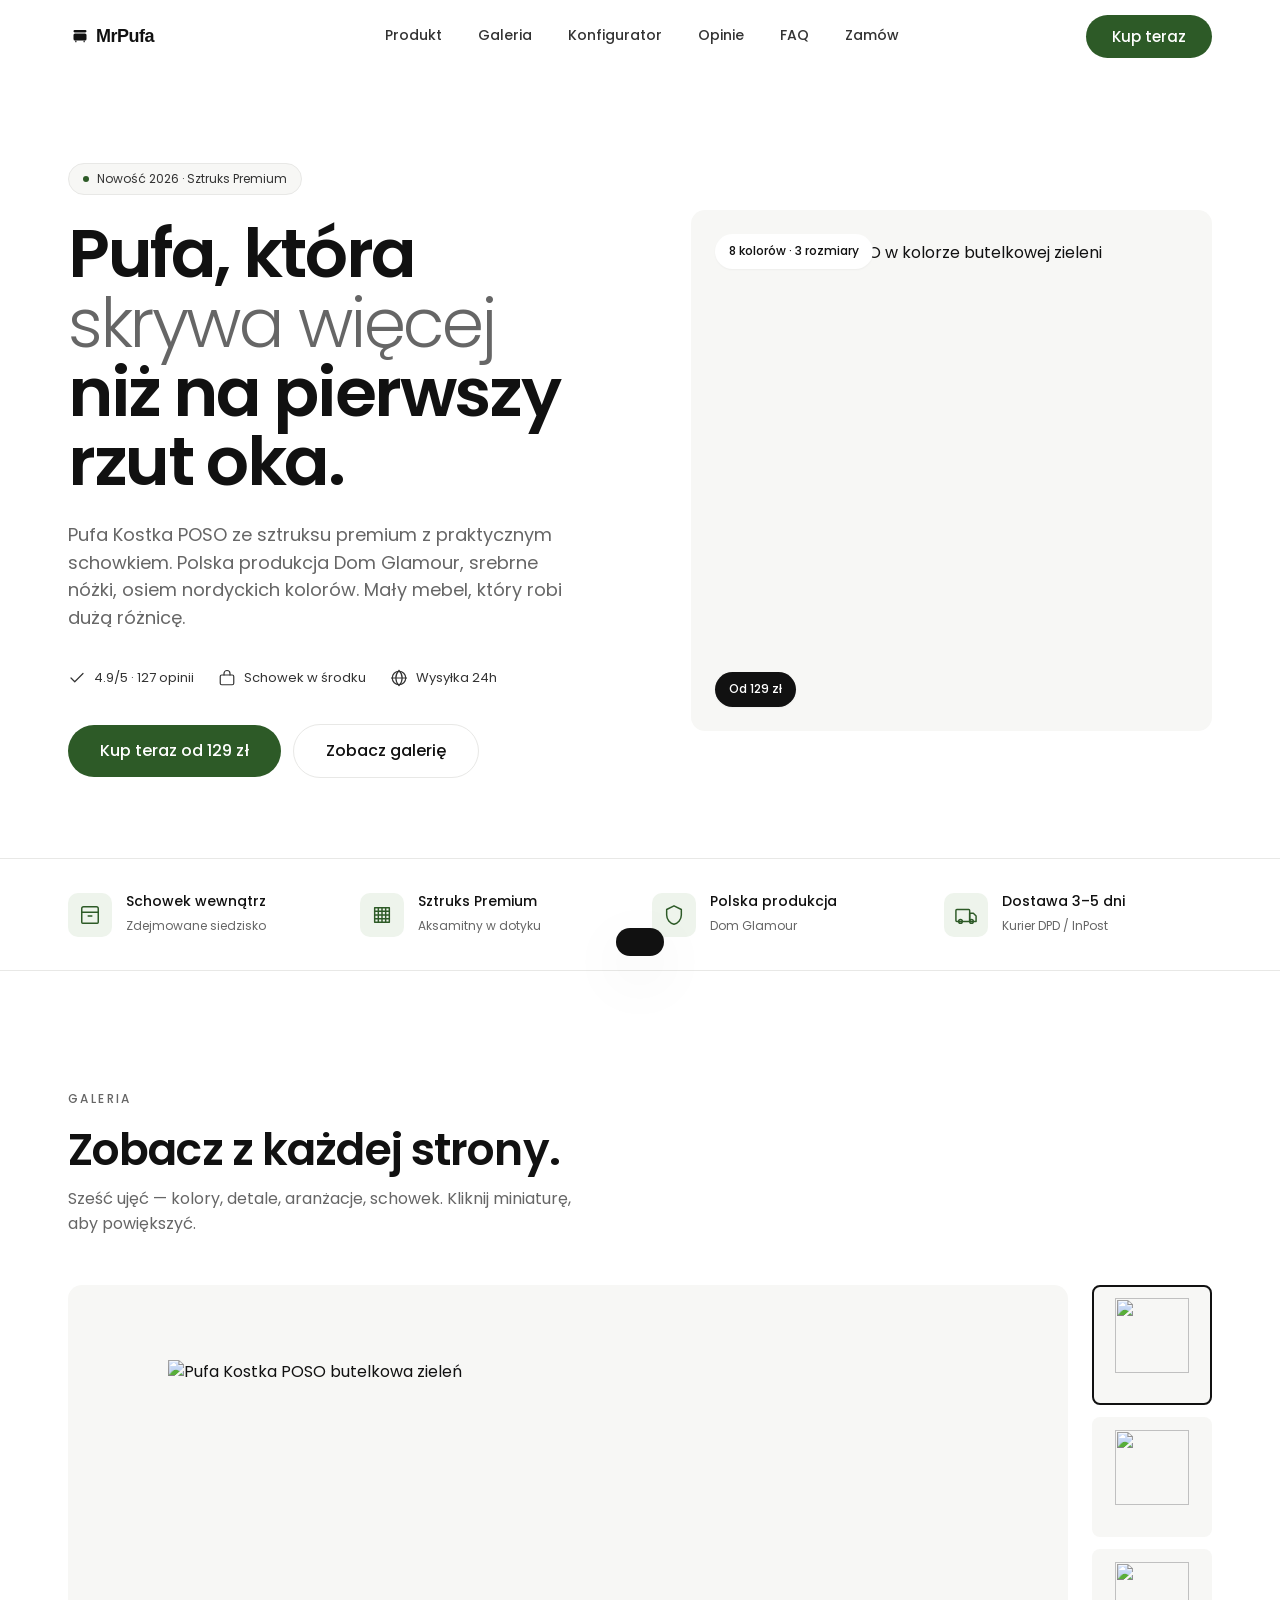
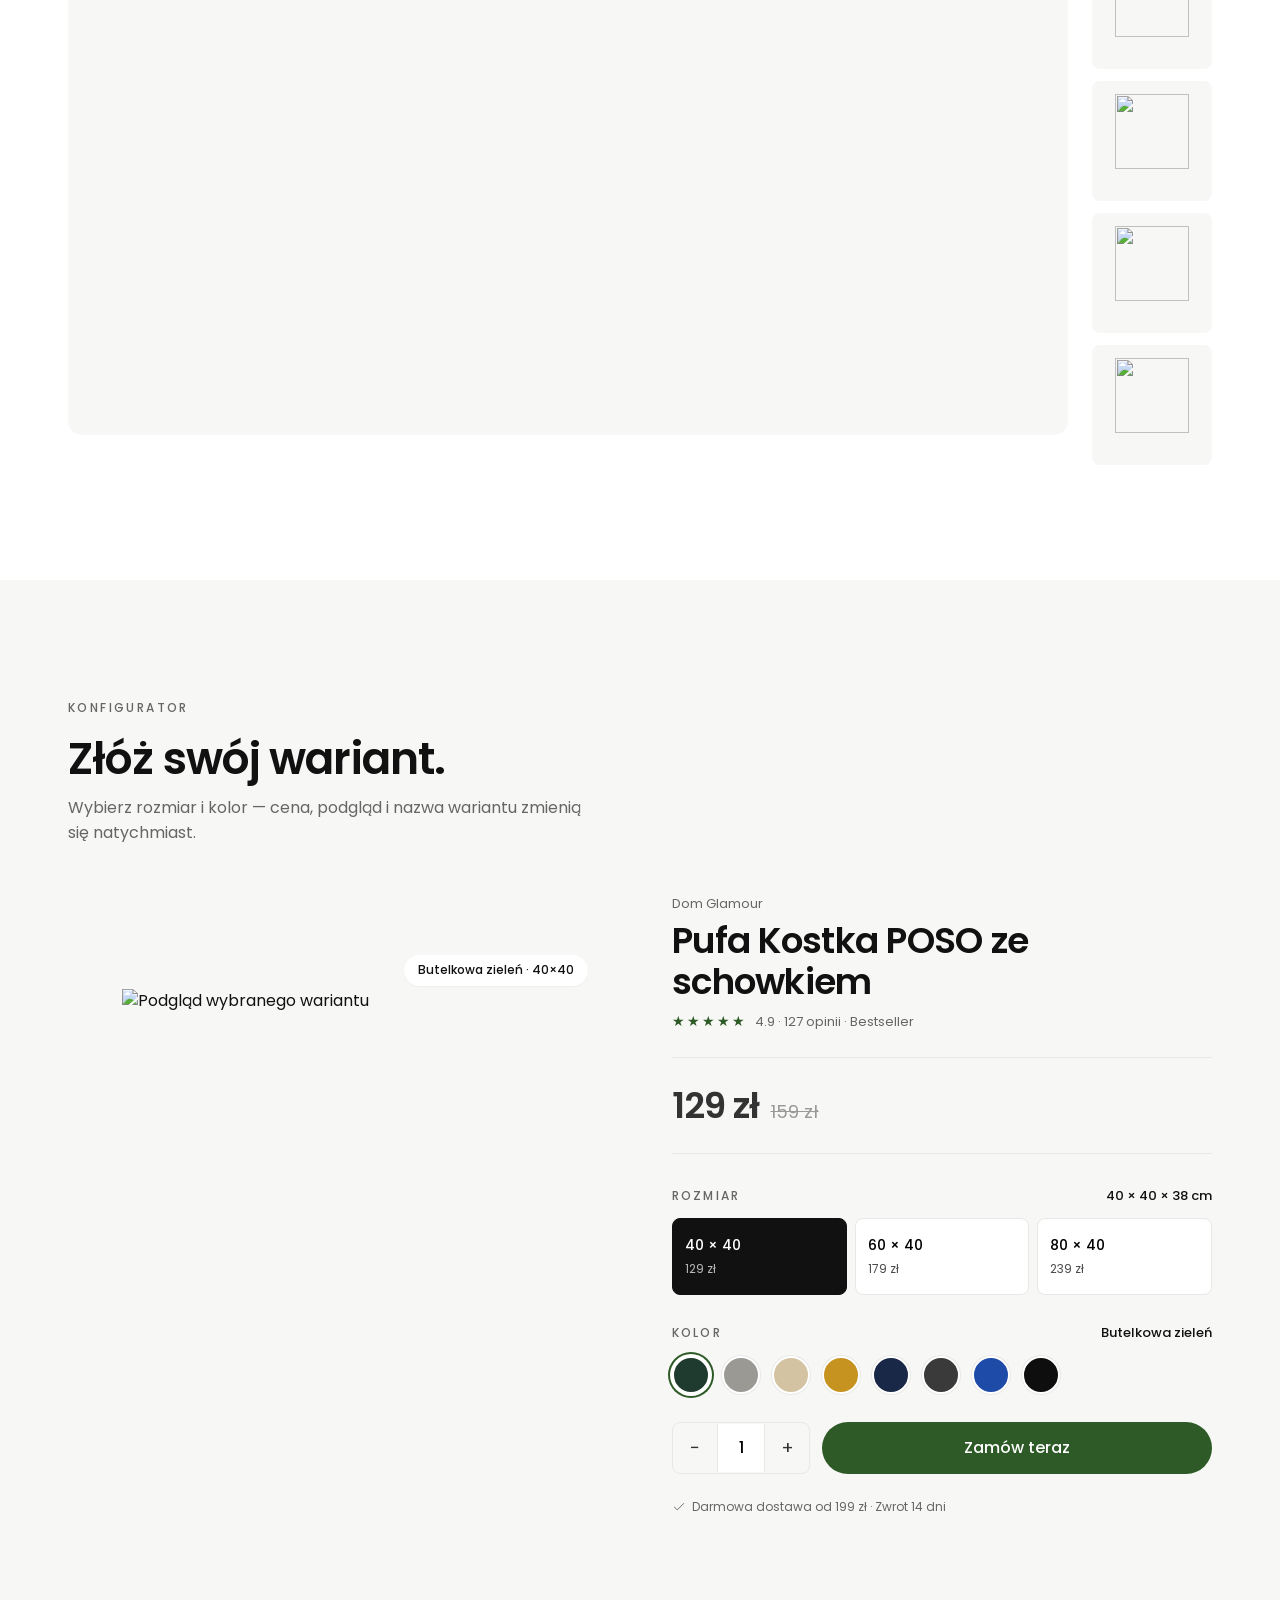
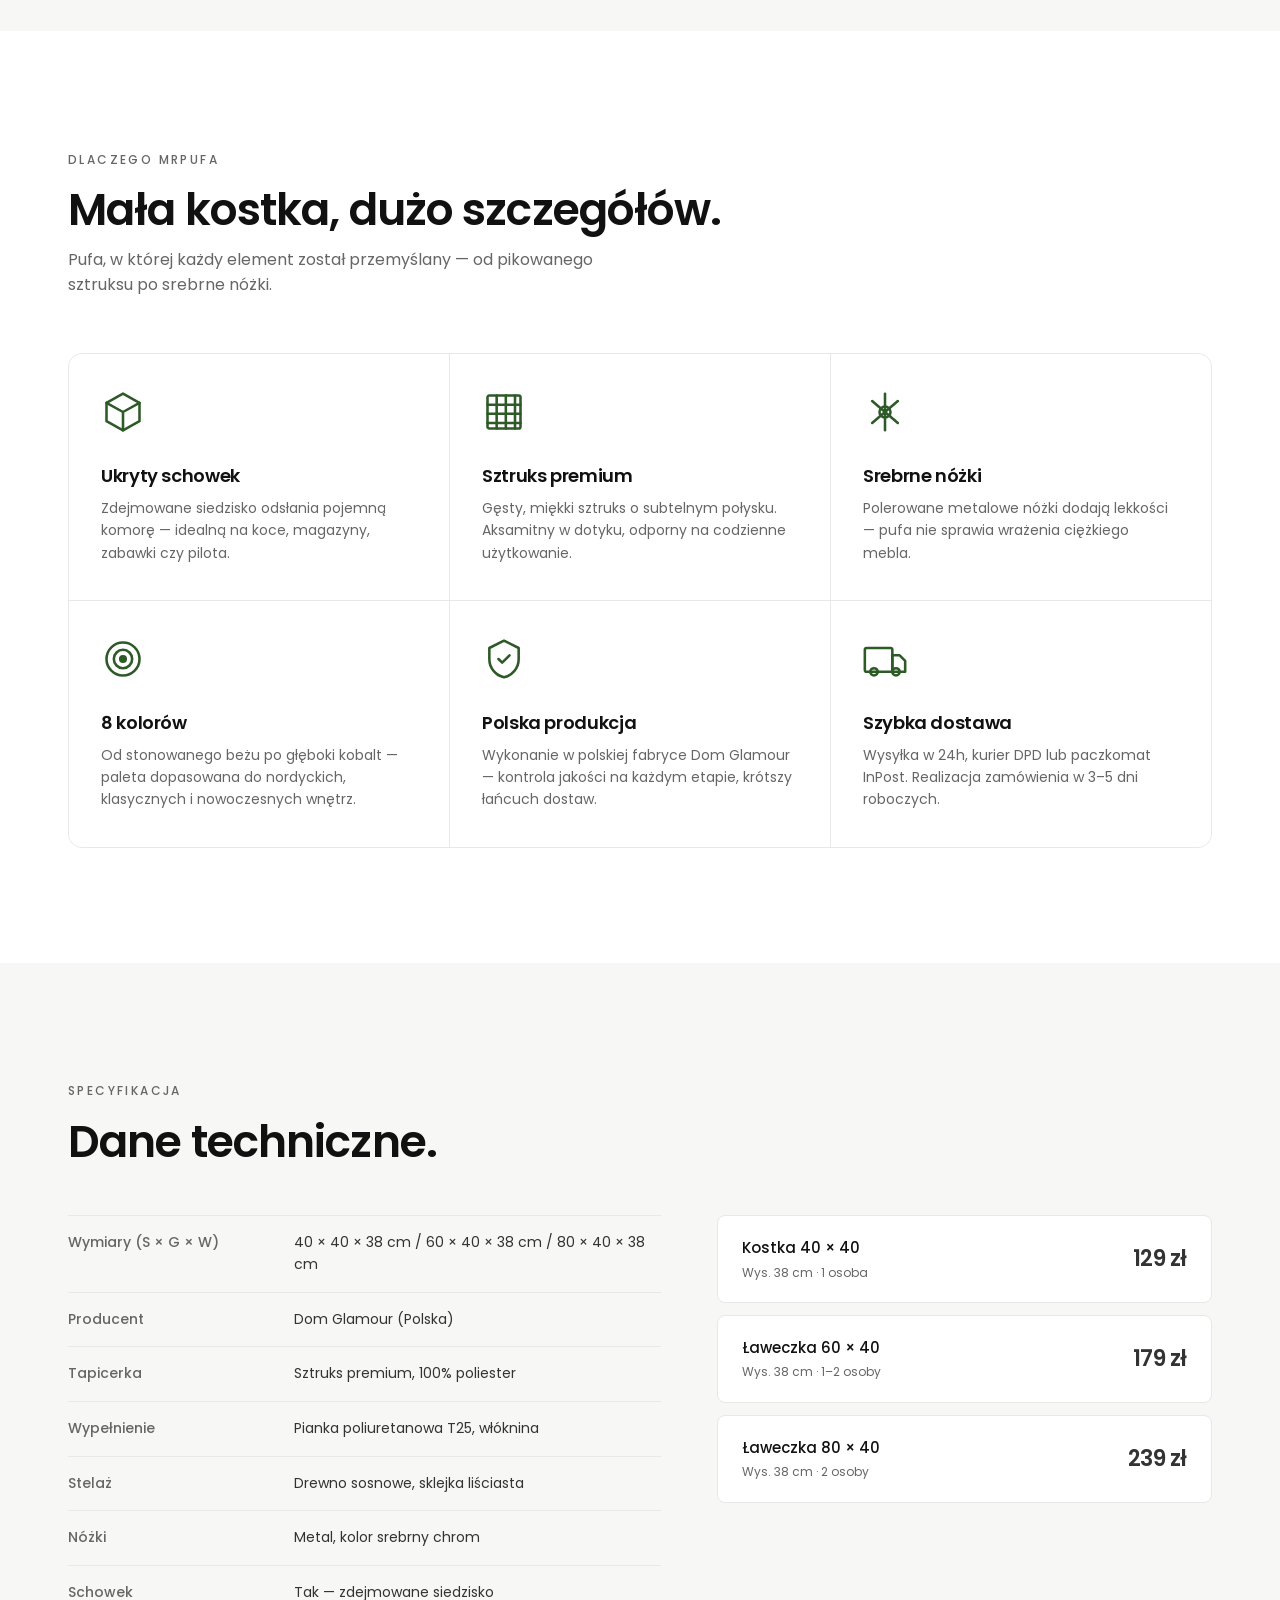
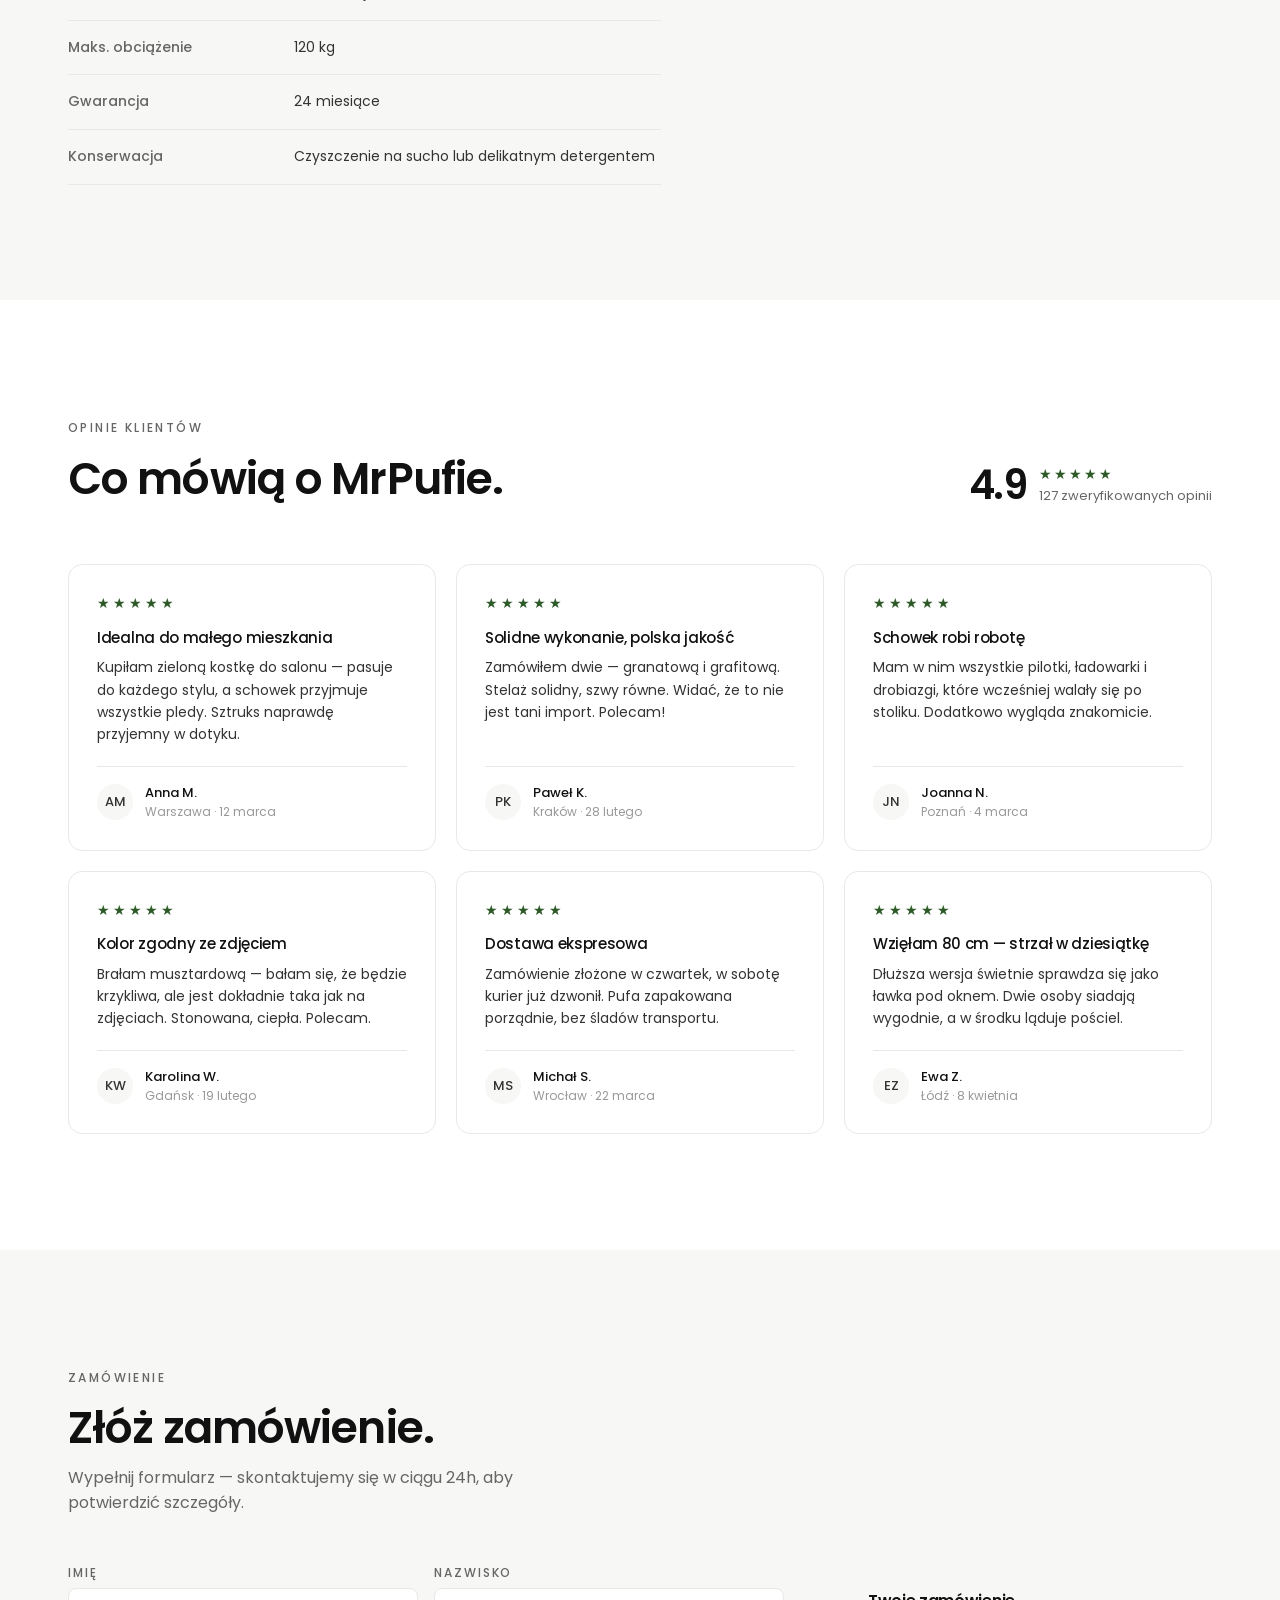
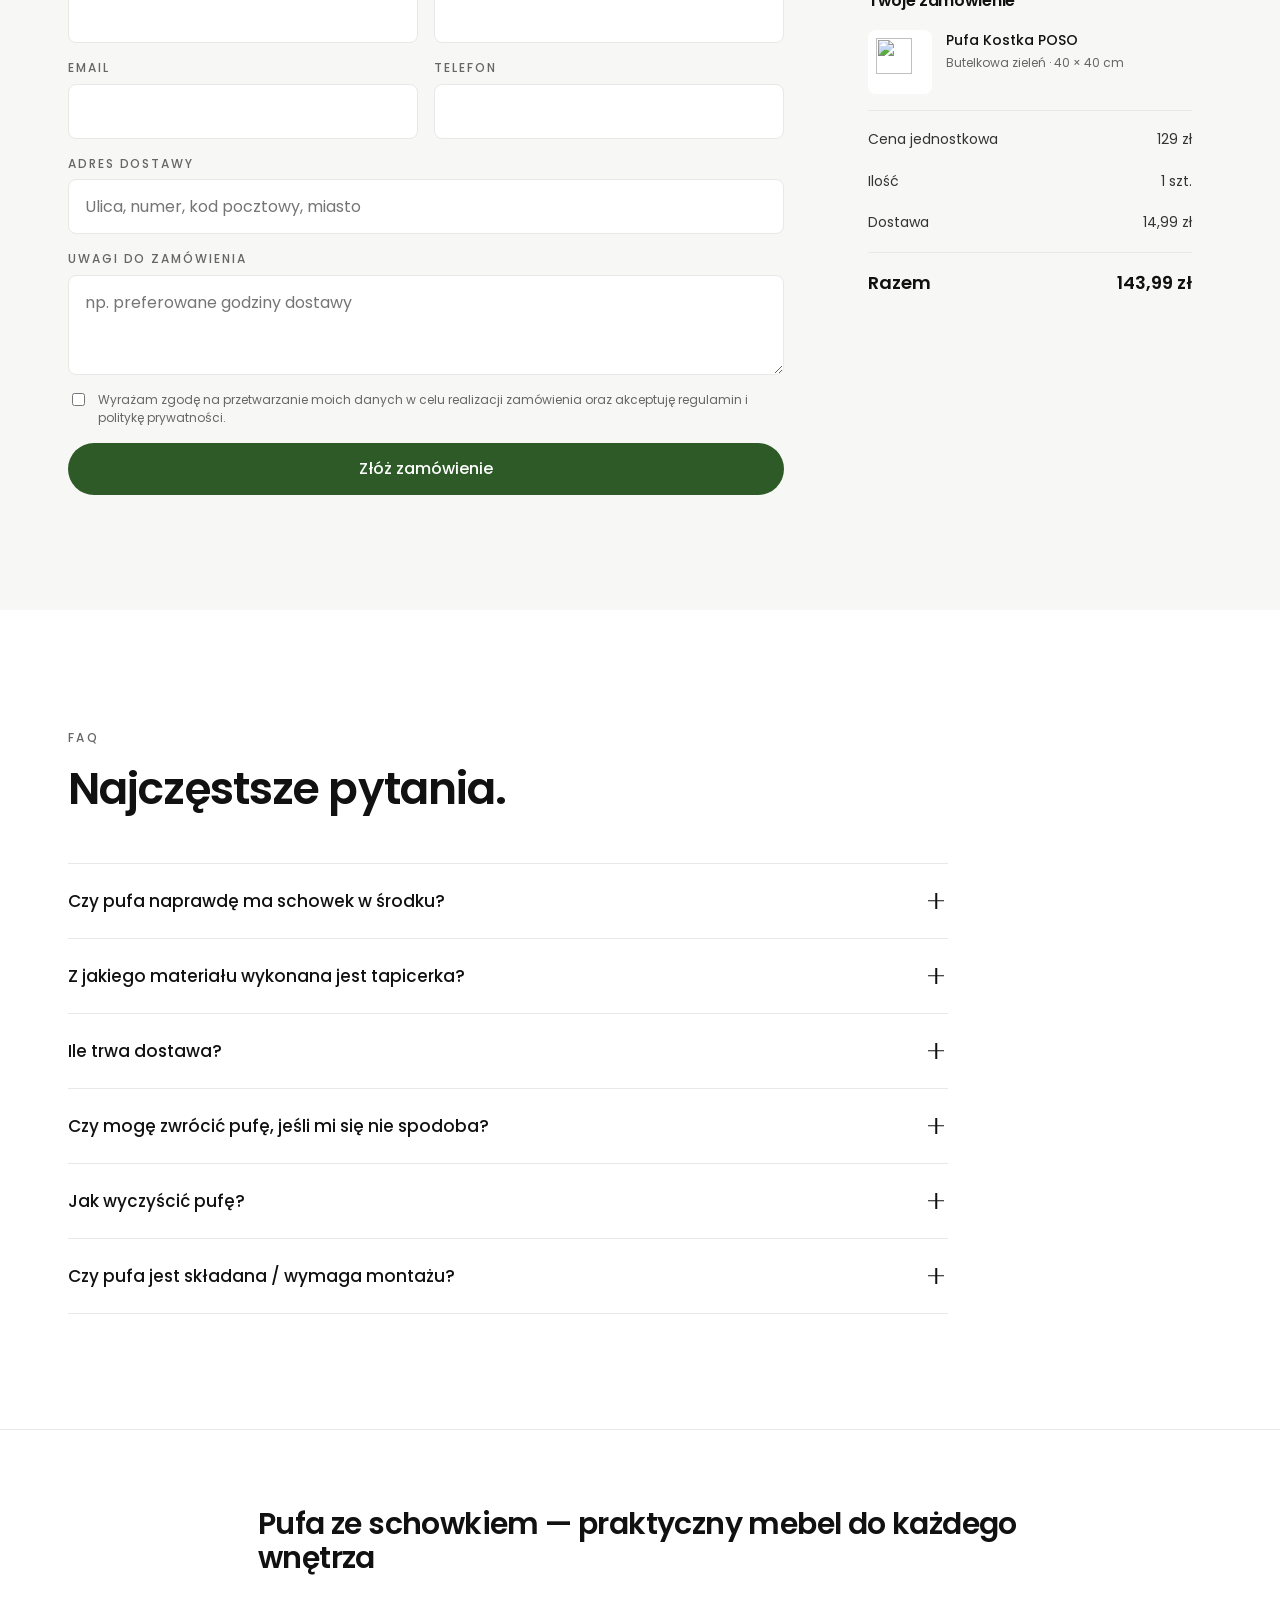
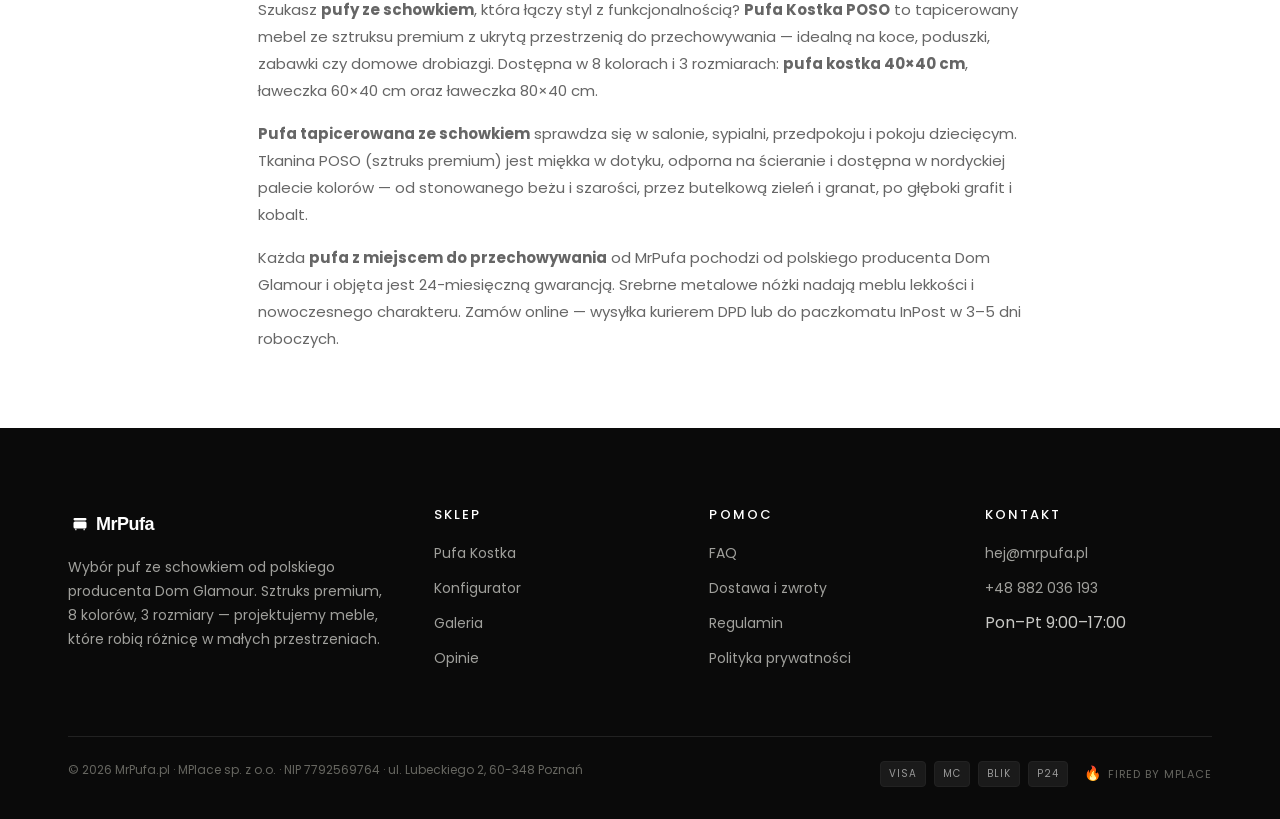
==== index.html @ 42d36825 "fix: mobile configurator — smaller preview (280px), scroll to image on color/size change Co-Authored" ====
<!DOCTYPE html>
<html lang="pl">
<head>
<meta charset="UTF-8" />
<meta name="viewport" content="width=device-width, initial-scale=1.0" />
<title>MrPufa — Pufa Kostka POSO ze schowkiem | Sztruks premium od 129 zł</title>
<meta name="description" content="Pufa Kostka POSO 40×40×38 cm ze sztruksu premium z praktycznym schowkiem. Producent Dom Glamour. 8 kolorów, 3 rozmiary. Polska produkcja, dostawa 3–5 dni." />
<meta name="theme-color" content="#ffffff" />

<!-- Favicons -->
<link rel="icon" type="image/x-icon" href="/grafiki/favicon.ico" />
<link rel="icon" type="image/png" sizes="64x64" href="/grafiki/favicon-64.png" />
<link rel="icon" type="image/png" sizes="192x192" href="/grafiki/favicon-192.png" />
<link rel="apple-touch-icon" sizes="180x180" href="/grafiki/apple-touch-icon.png" />

<!-- Open Graph -->
<meta property="og:type" content="product" />
<meta property="og:title" content="MrPufa — Pufa Kostka POSO ze schowkiem" />
<meta property="og:description" content="Sztruks premium, praktyczny schowek, 8 kolorów. Od 129 zł. Polska produkcja." />
<meta property="og:image" content="https://mrpufa.pl/grafiki/og-image.png" />
<meta property="og:url" content="https://mrpufa.pl/" />
<meta property="og:locale" content="pl_PL" />

<!-- Twitter -->
<meta name="twitter:card" content="summary_large_image" />
<meta name="twitter:title" content="MrPufa — Pufa Kostka POSO ze schowkiem" />
<meta name="twitter:description" content="Sztruks premium z praktycznym schowkiem. Od 129 zł." />
<meta name="twitter:image" content="https://mrpufa.pl/grafiki/og-image.png" />

<!-- Schema.org Product -->
<script type="application/ld+json">
{
  "@context": "https://schema.org/",
  "@type": "Product",
  "name": "Pufa Kostka POSO ze schowkiem",
  "image": [
    "https://upload.cdn.baselinker.com/products/5066973/7feecb02bb23c165162a5b9e753a5abe.png",
    "https://upload.cdn.baselinker.com/products/5066973/1fa4c8f0bab573f4a0290e137cee4be3.png",
    "https://upload.cdn.baselinker.com/products/5066973/1518ac111e0e22318b65639c23cf891f.png"
  ],
  "description": "Pufa Kostka POSO ze sztruksu premium z praktycznym schowkiem. Srebrne nóżki, polska produkcja.",
  "brand": { "@type": "Brand", "name": "Dom Glamour" },
  "sku": "POSO-40",
  "offers": {
    "@type": "AggregateOffer",
    "priceCurrency": "PLN",
    "lowPrice": "129",
    "highPrice": "239",
    "offerCount": "3",
    "availability": "https://schema.org/InStock",
    "seller": { "@type": "Organization", "name": "MrPufa" }
  },
  "aggregateRating": {
    "@type": "AggregateRating",
    "ratingValue": "4.9",
    "reviewCount": "127"
  }
}
</script>

<link rel="preconnect" href="https://fonts.googleapis.com" />
<link rel="preconnect" href="https://fonts.gstatic.com" crossorigin />
<link href="https://fonts.googleapis.com/css2?family=Poppins:wght@300;400;500;600;700&display=swap" rel="stylesheet" />

<style>
  /* ============ DESIGN TOKENS ============ */
  :root {
    --bg: #ffffff;
    --bg-soft: #f7f7f5;
    --bg-muted: #fafafa;
    --ink: #111111;
    --ink-2: #333333;
    --ink-3: #666666;
    --ink-4: #999999;
    --line: #e8e8e6;
    --line-2: #ececea;
    --accent: #2d5a27;
    --accent-hover: #1e3e1a;
    --success: #2d5a27;
    --star: #2d5a27;

    --radius-sm: 4px;
    --radius: 8px;
    --radius-lg: 14px;

    --shadow-sm: 0 1px 2px rgba(0,0,0,.04);
    --shadow: 0 8px 30px rgba(0,0,0,.06);
    --shadow-lg: 0 20px 60px rgba(0,0,0,.08);

    --container: 1240px;
    --pad: clamp(20px, 4vw, 48px);

    --font: "Poppins", -apple-system, BlinkMacSystemFont, "Segoe UI", sans-serif;

    --t-fast: 160ms ease;
    --t: 240ms cubic-bezier(.2,.7,.3,1);
  }

  /* ============ RESET ============ */
  *, *::before, *::after { box-sizing: border-box; }
  html { scroll-behavior: smooth; scroll-padding-top: 80px; }
  body {
    margin: 0;
    font-family: var(--font);
    font-weight: 400;
    color: var(--ink);
    background: var(--bg);
    line-height: 1.55;
    -webkit-font-smoothing: antialiased;
    text-rendering: optimizeLegibility;
  }
  img { max-width: 100%; display: block; }
  button { font-family: inherit; cursor: pointer; border: none; background: none; }
  a { color: inherit; text-decoration: none; }
  input, textarea, select { font-family: inherit; font-size: 1rem; }
  h1, h2, h3, h4 { margin: 0; font-weight: 600; letter-spacing: -0.02em; line-height: 1.15; }
  p { margin: 0; }
  ul { margin: 0; padding: 0; list-style: none; }

  .container {
    width: 100%;
    max-width: var(--container);
    margin: 0 auto;
    padding-left: var(--pad);
    padding-right: var(--pad);
  }

  .eyebrow {
    display: inline-block;
    font-size: 12px;
    letter-spacing: 0.2em;
    text-transform: uppercase;
    color: var(--ink-3);
    margin-bottom: 16px;
    font-weight: 500;
  }
  .section-title {
    font-size: clamp(28px, 4vw, 44px);
    margin-bottom: 12px;
    text-wrap: balance;
  }
  .section-sub {
    color: var(--ink-3);
    max-width: 56ch;
    text-wrap: pretty;
  }
  .section { padding: clamp(64px, 9vw, 120px) 0; }
  .section--soft { background: var(--bg-soft); }

  /* ============ BUTTONS ============ */
  .btn {
    display: inline-flex;
    align-items: center;
    justify-content: center;
    gap: 10px;
    padding: 14px 26px;
    border-radius: 999px;
    font-weight: 500;
    font-size: 15px;
    transition: transform var(--t-fast), background var(--t), color var(--t), border-color var(--t);
    white-space: nowrap;
    line-height: 1;
  }
  .btn--primary {
    background: var(--accent);
    color: #fff;
  }
  .btn--primary:hover { background: var(--accent-hover); transform: translateY(-1px); }
  .btn--ghost {
    background: transparent;
    color: var(--ink);
    border: 1px solid var(--line);
  }
  .btn--ghost:hover { border-color: var(--ink); }
  .btn--lg { padding: 18px 32px; font-size: 16px; }
  .btn--block { width: 100%; }

  /* ============ HEADER ============ */
  .header {
    position: sticky;
    top: 0;
    z-index: 50;
    background: rgba(255,255,255,0.85);
    backdrop-filter: saturate(160%) blur(12px);
    -webkit-backdrop-filter: saturate(160%) blur(12px);
    border-bottom: 1px solid transparent;
    transition: border-color var(--t), background var(--t);
  }
  .header.is-scrolled { border-bottom-color: var(--line); }
  .header__inner {
    display: flex;
    align-items: center;
    justify-content: space-between;
    height: 72px;
  }
  .logo {
    display: inline-flex;
    align-items: center;
    line-height: 1;
  }
  .logo img { display: block; }
  .nav { display: flex; gap: 36px; }
  .nav a {
    font-size: 14px;
    color: var(--ink-2);
    font-weight: 500;
    position: relative;
    padding: 6px 0;
    transition: color var(--t-fast);
  }
  .nav a::after {
    content: "";
    position: absolute;
    left: 0; right: 0; bottom: 0;
    height: 1px;
    background: currentColor;
    transform: scaleX(0);
    transform-origin: left;
    transition: transform var(--t);
  }
  .nav a:hover { color: var(--ink); }
  .nav a:hover::after { transform: scaleX(1); }

  .header__cta { display: flex; align-items: center; gap: 12px; }
  .nav-toggle {
    display: none;
    width: 40px; height: 40px;
    align-items: center;
    justify-content: center;
    border-radius: 8px;
  }
  .nav-toggle:hover { background: var(--bg-soft); }
  .nav-toggle__bars, .nav-toggle__bars::before, .nav-toggle__bars::after {
    content: ""; display: block;
    width: 20px; height: 1.5px; background: var(--ink);
    position: relative;
    transition: transform var(--t);
  }
  .nav-toggle__bars::before { position: absolute; top: -6px; left: 0; }
  .nav-toggle__bars::after { position: absolute; top: 6px; left: 0; }

  @media (max-width: 880px) {
    .nav { display: none; position: absolute; top: 72px; left: 0; right: 0;
      background: #fff; flex-direction: column; padding: 24px var(--pad);
      gap: 4px; border-bottom: 1px solid var(--line);
    }
    .nav.is-open { display: flex; }
    .nav a { padding: 12px 0; border-bottom: 1px solid var(--line); }
    .nav a:last-child { border-bottom: none; }
    .nav-toggle { display: flex; }
    .header__cta .btn { display: none; }
  }

  /* ============ HERO ============ */
  .hero {
    padding: clamp(48px, 7vw, 100px) 0 clamp(48px, 7vw, 80px);
    background: var(--bg);
  }
  .hero__grid {
    display: grid;
    grid-template-columns: 1.05fr 1fr;
    gap: clamp(32px, 6vw, 80px);
    align-items: center;
  }
  .hero__badge {
    display: inline-flex;
    align-items: center;
    gap: 8px;
    padding: 6px 14px;
    background: var(--bg-soft);
    border-radius: 999px;
    font-size: 12px;
    color: var(--ink-2);
    margin-bottom: 24px;
    border: 1px solid var(--line);
  }
  .hero__badge::before {
    content: ""; width: 6px; height: 6px; background: var(--success);
    border-radius: 50%; display: inline-block;
  }
  .hero h1 {
    font-size: clamp(36px, 6.2vw, 68px);
    font-weight: 600;
    letter-spacing: -0.035em;
    line-height: 1.02;
    margin-bottom: 24px;
    text-wrap: balance;
  }
  .hero h1 em {
    font-style: normal;
    font-weight: 300;
    color: var(--ink-3);
  }
  .hero__sub {
    color: var(--ink-3);
    font-size: clamp(16px, 1.6vw, 18px);
    max-width: 52ch;
    margin-bottom: 36px;
    text-wrap: pretty;
  }
  .hero__trust {
    display: flex; gap: 24px; flex-wrap: wrap;
    margin-bottom: 36px;
  }
  .hero__trust-item {
    display: flex; align-items: center; gap: 8px;
    font-size: 13px;
    color: var(--ink-2);
  }
  .hero__trust-item svg { flex-shrink: 0; }
  .hero__cta-row { display: flex; gap: 12px; flex-wrap: wrap; align-items: center; }
  .hero__price-from {
    color: var(--ink-3);
    font-size: 13px;
  }
  .hero__media {
    position: relative;
    aspect-ratio: 1 / 1;
    background: var(--bg-soft);
    border-radius: var(--radius-lg);
    overflow: hidden;
    display: flex; align-items: center; justify-content: center;
  }
  .hero__media img {
    width: 88%;
    height: 88%;
    object-fit: contain;
    transition: transform 700ms cubic-bezier(.2,.7,.3,1);
  }
  .hero__media:hover img { transform: scale(1.03); }
  .hero__tag {
    position: absolute;
    top: 24px; left: 24px;
    background: #fff;
    padding: 8px 14px;
    border-radius: 999px;
    font-size: 12px;
    font-weight: 500;
    box-shadow: var(--shadow-sm);
  }
  .hero__tag--bottom {
    top: auto; bottom: 24px; left: 24px;
    background: var(--ink); color: #fff;
  }
  @media (max-width: 880px) {
    .hero__grid { grid-template-columns: 1fr; }
    .hero__media { order: -1; aspect-ratio: 4 / 3; }
  }

  /* ============ USP BAR ============ */
  .usp {
    padding: 32px 0;
    border-top: 1px solid var(--line);
    border-bottom: 1px solid var(--line);
  }
  .usp__grid {
    display: grid;
    grid-template-columns: repeat(4, 1fr);
    gap: 24px;
  }
  .usp__item {
    display: flex; align-items: center; gap: 14px;
  }
  .usp__icon {
    width: 44px; height: 44px;
    border-radius: 10px;
    background: #eef4ec;
    display: flex; align-items: center; justify-content: center;
    flex-shrink: 0;
    color: var(--accent);
  }
  .usp__icon svg { width: 22px; height: 22px; }
  .usp__text strong { display: block; font-weight: 500; font-size: 14px; }
  .usp__text span { font-size: 12px; color: var(--ink-3); }
  @media (max-width: 880px) {
    .usp__grid { grid-template-columns: repeat(2, 1fr); gap: 20px; }
  }

  /* ============ GALLERY ============ */
  .gallery__layout {
    display: grid;
    grid-template-columns: 1fr 120px;
    gap: 24px;
    margin-top: 48px;
  }
  .gallery__main {
    background: var(--bg-soft);
    border-radius: var(--radius-lg);
    aspect-ratio: 4 / 3;
    overflow: hidden;
    position: relative;
    display: flex; align-items: center; justify-content: center;
  }
  .gallery__main img {
    width: 80%; height: 80%; object-fit: contain;
    opacity: 0; transition: opacity var(--t);
    position: absolute;
  }
  .gallery__main img.is-active { opacity: 1; position: relative; }
  .gallery__thumbs {
    display: flex; flex-direction: column; gap: 12px;
  }
  .gallery__thumb {
    background: var(--bg-soft);
    border-radius: var(--radius);
    aspect-ratio: 1;
    overflow: hidden;
    display: flex; align-items: center; justify-content: center;
    border: 2px solid transparent;
    transition: border-color var(--t), transform var(--t-fast);
    padding: 0;
  }
  .gallery__thumb img { width: 80%; height: 80%; object-fit: contain; }
  .gallery__thumb:hover { transform: scale(1.02); }
  .gallery__thumb.is-active { border-color: var(--ink); }
  @media (max-width: 880px) {
    .gallery__layout { grid-template-columns: 1fr; }
    .gallery__thumbs {
      flex-direction: row;
      overflow-x: auto;
      padding-bottom: 4px;
    }
    .gallery__thumb { width: 88px; flex-shrink: 0; }
  }

  /* ============ CONFIGURATOR ============ */
  .config__layout {
    display: grid;
    grid-template-columns: 1fr 1fr;
    gap: clamp(32px, 5vw, 64px);
    align-items: center;
    margin-top: 48px;
  }
  .config__preview {
    background: var(--bg-soft);
    border-radius: var(--radius-lg);
    aspect-ratio: 1;
    display: flex; align-items: center; justify-content: center;
    position: relative;
    overflow: hidden;
  }
  .config__preview img {
    width: 80%; height: 80%; object-fit: contain;
    transition: opacity 280ms ease;
  }
  .config__preview .badge {
    position: absolute;
    top: 20px; right: 20px;
    background: #fff;
    border-radius: 999px;
    padding: 6px 14px;
    font-size: 12px;
    font-weight: 500;
    box-shadow: var(--shadow-sm);
  }
  .config__panel { }
  .config__name { font-size: 13px; color: var(--ink-3); margin-bottom: 6px; }
  .config__title {
    font-size: clamp(26px, 3.4vw, 36px);
    margin-bottom: 8px;
  }
  .config__rating {
    display: flex; align-items: center; gap: 8px;
    margin-bottom: 24px;
    font-size: 13px;
    color: var(--ink-3);
  }
  .config__stars { color: var(--star); letter-spacing: 2px; font-size: 14px; }
  .config__price {
    display: flex; align-items: baseline; gap: 12px;
    margin: 24px 0 32px;
    padding: 20px 0;
    border-top: 1px solid var(--line);
    border-bottom: 1px solid var(--line);
  }
  .config__price-value {
    font-size: 36px;
    font-weight: 600;
    color: var(--ink-2);
    letter-spacing: -0.03em;
  }
  .config__price-old {
    font-size: 18px;
    color: var(--ink-4);
    text-decoration: line-through;
  }

  .config__group { margin-bottom: 28px; }
  .config__label {
    display: flex;
    justify-content: space-between;
    align-items: baseline;
    margin-bottom: 12px;
  }
  .config__label-key {
    font-size: 12px;
    text-transform: uppercase;
    letter-spacing: 0.18em;
    color: var(--ink-3);
    font-weight: 500;
  }
  .config__label-val {
    font-size: 13px;
    color: var(--ink);
    font-weight: 500;
  }

  .size-options {
    display: grid;
    grid-template-columns: repeat(3, 1fr);
    gap: 8px;
  }
  .size-btn {
    padding: 16px 12px;
    border: 1px solid var(--line);
    border-radius: var(--radius);
    background: #fff;
    text-align: center;
    transition: all var(--t-fast);
    display: flex; flex-direction: column; gap: 4px;
  }
  .size-btn:hover { border-color: var(--ink-3); }
  .size-btn.is-active {
    border-color: var(--ink);
    background: var(--ink);
    color: #fff;
  }
  .size-btn__dim { font-size: 14px; font-weight: 500; }
  .size-btn__price { font-size: 12px; opacity: 0.7; }

  .color-options {
    display: flex; flex-wrap: wrap; gap: 12px;
  }
  .color-swatch {
    width: 38px; height: 38px;
    border-radius: 50%;
    position: relative;
    cursor: pointer;
    border: 2px solid #fff;
    box-shadow: 0 0 0 1px var(--line);
    transition: box-shadow var(--t-fast), transform var(--t-fast);
  }
  .color-swatch:hover { transform: scale(1.06); }
  .color-swatch.is-active {
    box-shadow: 0 0 0 2px #fff, 0 0 0 4px var(--accent);
  }

  .config__qty-row {
    display: flex; gap: 12px;
    margin-bottom: 24px;
  }
  .qty {
    display: inline-flex;
    align-items: center;
    border: 1px solid var(--line);
    border-radius: var(--radius);
    overflow: hidden;
  }
  .qty button {
    width: 44px; height: 48px;
    font-size: 18px;
    color: var(--ink-2);
    transition: background var(--t-fast);
  }
  .qty button:hover { background: var(--bg-soft); }
  .qty input {
    width: 48px;
    height: 48px;
    border: none;
    text-align: center;
    font-weight: 500;
    border-left: 1px solid var(--line);
    border-right: 1px solid var(--line);
  }
  .qty input:focus { outline: none; }

  .config__cta { flex: 1; }
  .config__note {
    margin-top: 16px;
    font-size: 12px;
    color: var(--ink-3);
    display: flex; align-items: center; gap: 6px;
  }
  @media (max-width: 880px) {
    .config__layout { grid-template-columns: 1fr; gap: 20px; }
    .config__preview { aspect-ratio: unset; height: 280px; }
    .config__preview img { width: 70%; height: 100%; }
  }

  /* ============ FEATURES ============ */
  .features__grid {
    display: grid;
    grid-template-columns: repeat(3, 1fr);
    gap: 1px;
    background: var(--line);
    margin-top: 56px;
    border: 1px solid var(--line);
    border-radius: var(--radius-lg);
    overflow: hidden;
  }
  .feature {
    background: #fff;
    padding: 36px 32px;
    transition: background var(--t);
  }
  .feature:hover { background: var(--bg-muted); }
  .feature__icon {
    width: 44px; height: 44px;
    margin-bottom: 24px;
    color: var(--accent);
  }
  .feature h3 {
    font-size: 18px;
    margin-bottom: 10px;
  }
  .feature p {
    font-size: 14px;
    color: var(--ink-3);
    line-height: 1.6;
  }
  @media (max-width: 880px) {
    .features__grid { grid-template-columns: 1fr; }
  }

  /* ============ SPECS ============ */
  .specs__layout {
    display: grid;
    grid-template-columns: 1.2fr 1fr;
    gap: 56px;
    margin-top: 48px;
    align-items: start;
  }
  .specs__table {
    width: 100%;
    border-collapse: collapse;
  }
  .specs__table tr {
    border-bottom: 1px solid var(--line);
  }
  .specs__table tr:first-child { border-top: 1px solid var(--line); }
  .specs__table th, .specs__table td {
    padding: 16px 0;
    text-align: left;
    font-size: 14px;
    font-weight: 400;
    vertical-align: top;
  }
  .specs__table th {
    width: 38%;
    color: var(--ink-3);
    font-weight: 500;
  }
  .specs__table td { color: var(--ink-2); }
  .sizes-cards {
    display: grid;
    grid-template-columns: 1fr;
    gap: 12px;
  }
  .size-card {
    background: #fff;
    border: 1px solid var(--line);
    border-radius: var(--radius);
    padding: 20px 24px;
    display: flex;
    justify-content: space-between;
    align-items: center;
  }
  .size-card__title { font-weight: 500; font-size: 15px; margin-bottom: 4px; }
  .size-card__sub { font-size: 12px; color: var(--ink-3); }
  .size-card__price { font-size: 22px; font-weight: 600; color: var(--ink-2); letter-spacing: -0.02em; }
  @media (max-width: 880px) {
    .specs__layout { grid-template-columns: 1fr; gap: 32px; }
  }

  /* ============ REVIEWS ============ */
  .reviews__head {
    display: flex; align-items: end; justify-content: space-between;
    gap: 24px; flex-wrap: wrap;
    margin-bottom: 48px;
  }
  .reviews__rating {
    display: flex; align-items: center; gap: 12px;
  }
  .reviews__rating-num {
    font-size: 40px; font-weight: 600; letter-spacing: -0.03em;
  }
  .reviews__rating-meta { font-size: 13px; color: var(--ink-3); }
  .reviews__grid {
    display: grid;
    grid-template-columns: repeat(3, 1fr);
    gap: 20px;
  }
  .review {
    background: #fff;
    border: 1px solid var(--line);
    border-radius: var(--radius-lg);
    padding: 28px;
    display: flex; flex-direction: column;
    transition: box-shadow var(--t), transform var(--t-fast);
  }
  .review:hover { box-shadow: var(--shadow); transform: translateY(-2px); }
  .review__stars {
    color: var(--star);
    letter-spacing: 3px;
    font-size: 14px;
    margin-bottom: 14px;
  }
  .review__title {
    font-weight: 500;
    font-size: 15px;
    margin-bottom: 10px;
  }
  .review__body {
    font-size: 14px;
    color: var(--ink-2);
    line-height: 1.6;
    margin-bottom: 20px;
    flex: 1;
  }
  .review__author {
    display: flex; align-items: center; gap: 12px;
    border-top: 1px solid var(--line);
    padding-top: 16px;
  }
  .review__avatar {
    width: 36px; height: 36px;
    border-radius: 50%;
    background: var(--bg-soft);
    display: flex; align-items: center; justify-content: center;
    font-size: 13px;
    font-weight: 500;
    color: var(--ink-2);
  }
  .review__name { font-size: 13px; font-weight: 500; }
  .review__date { font-size: 12px; color: var(--ink-4); }
  @media (max-width: 880px) {
    .reviews__grid { grid-template-columns: 1fr; }
  }

  /* ============ ORDER FORM ============ */
  .order__layout {
    display: grid;
    grid-template-columns: 1fr 380px;
    gap: 56px;
    margin-top: 48px;
    align-items: start;
  }
  .form {
    display: grid;
    grid-template-columns: 1fr 1fr;
    gap: 16px;
  }
  .field { display: flex; flex-direction: column; gap: 6px; }
  .field--full { grid-column: span 2; }
  .field label {
    font-size: 12px;
    text-transform: uppercase;
    letter-spacing: 0.16em;
    color: var(--ink-3);
    font-weight: 500;
  }
  .field input, .field textarea {
    padding: 14px 16px;
    border: 1px solid var(--line);
    border-radius: var(--radius);
    background: #fff;
    transition: border-color var(--t-fast);
  }
  .field input:focus, .field textarea:focus {
    outline: none; border-color: var(--ink);
  }
  .field textarea { resize: vertical; min-height: 100px; }
  .form__consent {
    grid-column: span 2;
    display: flex; gap: 10px; align-items: flex-start;
    font-size: 12px;
    color: var(--ink-3);
    line-height: 1.5;
  }
  .form__consent input { margin-top: 2px; }
  .form__submit { grid-column: span 2; }

  .order__summary {
    background: var(--bg-soft);
    border-radius: var(--radius-lg);
    padding: 28px;
    position: sticky;
    top: 96px;
  }
  .order__summary h3 { font-size: 16px; margin-bottom: 20px; }
  .summary__row {
    display: flex; justify-content: space-between;
    font-size: 14px;
    padding: 10px 0;
    color: var(--ink-2);
  }
  .summary__row--bold {
    border-top: 1px solid var(--line);
    margin-top: 8px;
    padding-top: 16px;
    font-weight: 600;
    font-size: 18px;
    color: var(--ink);
  }
  .summary__product {
    display: flex; gap: 14px;
    padding-bottom: 16px;
    border-bottom: 1px solid var(--line);
    margin-bottom: 8px;
  }
  .summary__thumb {
    width: 64px; height: 64px;
    background: #fff;
    border-radius: var(--radius);
    flex-shrink: 0;
    display: flex; align-items: center; justify-content: center;
  }
  .summary__thumb img { width: 75%; height: 75%; object-fit: contain; }
  .summary__name { font-size: 14px; font-weight: 500; }
  .summary__variant { font-size: 12px; color: var(--ink-3); margin-top: 2px; }
  @media (max-width: 880px) {
    .order__layout { grid-template-columns: 1fr; }
    .order__summary { position: static; }
    .form { grid-template-columns: 1fr; }
    .field--full, .form__consent, .form__submit { grid-column: span 1; }
  }

  /* ============ FAQ ============ */
  .faq__list {
    margin-top: 48px;
    max-width: 880px;
  }
  .faq__item {
    border-bottom: 1px solid var(--line);
  }
  .faq__item:first-child { border-top: 1px solid var(--line); }
  .faq__q {
    width: 100%;
    text-align: left;
    padding: 24px 0;
    font-size: 17px;
    font-weight: 500;
    color: var(--ink);
    display: flex;
    justify-content: space-between;
    align-items: center;
    gap: 20px;
    transition: color var(--t-fast);
  }
  .faq__q:hover { color: var(--ink-2); }
  .faq__icon {
    width: 24px; height: 24px;
    flex-shrink: 0;
    position: relative;
  }
  .faq__icon::before, .faq__icon::after {
    content: ""; position: absolute;
    background: var(--ink);
    transition: transform var(--t);
  }
  .faq__icon::before {
    top: 50%; left: 4px; right: 4px;
    height: 1.5px; transform: translateY(-50%);
  }
  .faq__icon::after {
    left: 50%; top: 4px; bottom: 4px;
    width: 1.5px; transform: translateX(-50%);
  }
  .faq__item.is-open .faq__icon::after { transform: translateX(-50%) rotate(90deg); }
  .faq__a {
    max-height: 0;
    overflow: hidden;
    transition: max-height var(--t);
  }
  .faq__a-inner {
    padding: 0 0 24px;
    color: var(--ink-3);
    font-size: 15px;
    line-height: 1.7;
    max-width: 70ch;
  }

  /* ============ FOOTER ============ */
  .footer {
    background: #0a0a0a;
    color: #c8c8c5;
    padding: 80px 0 32px;
    margin-top: 0;
  }
  .footer__grid {
    display: grid;
    grid-template-columns: 1.4fr repeat(3, 1fr);
    gap: 48px;
    margin-bottom: 56px;
  }
  .footer__brand .logo { color: #fff; margin-bottom: 16px; }
  .footer__about { font-size: 14px; line-height: 1.7; color: #a0a09c; max-width: 38ch; }
  .footer__col h4 {
    color: #fff;
    font-size: 13px;
    margin-bottom: 18px;
    text-transform: uppercase;
    letter-spacing: 0.16em;
    font-weight: 500;
  }
  .footer__col li { margin-bottom: 10px; }
  .footer__col a {
    font-size: 14px;
    color: #a0a09c;
    transition: color var(--t-fast);
  }
  .footer__col a:hover { color: #fff; }
  .footer__bottom {
    border-top: 1px solid #222;
    padding-top: 24px;
    display: flex;
    justify-content: space-between;
    gap: 16px;
    flex-wrap: wrap;
    font-size: 12px;
    color: #666660;
  }
  .footer__pay { display: flex; gap: 8px; }
  .footer__pay span {
    background: #1a1a1a;
    border: 1px solid #222;
    border-radius: 4px;
    padding: 4px 8px;
    font-size: 10px;
    letter-spacing: 0.1em;
    color: #999;
  }
  @media (max-width: 880px) {
    .footer__grid { grid-template-columns: 1fr 1fr; gap: 32px; }
    .footer__brand { grid-column: span 2; }
  }

  /* ============ TOAST ============ */
  .toast {
    position: fixed;
    bottom: 24px;
    left: 50%;
    transform: translateX(-50%) translateY(80px);
    background: var(--ink);
    color: #fff;
    padding: 14px 24px;
    border-radius: 999px;
    font-size: 14px;
    box-shadow: var(--shadow-lg);
    z-index: 100;
    transition: transform var(--t);
    pointer-events: none;
  }
  .toast.is-visible { transform: translateX(-50%) translateY(0); }

  /* ============ A11Y ============ */
  :focus-visible {
    outline: 2px solid var(--ink);
    outline-offset: 3px;
    border-radius: 4px;
  }
  @media (prefers-reduced-motion: reduce) {
    *, *::before, *::after {
      transition: none !important;
      animation: none !important;
      scroll-behavior: auto !important;
    }
  }
</style>
</head>
<body>

<!-- ============ HEADER ============ -->
<header class="header" id="header">
  <div class="container header__inner">
    <a href="#" class="logo" aria-label="MrPufa — strona główna">
      <img src="/grafiki/logo.svg" alt="MrPufa" height="32" />
    </a>
    <nav class="nav" id="nav" aria-label="Główna nawigacja">
      <a href="#produkt">Produkt</a>
      <a href="#galeria">Galeria</a>
      <a href="#konfigurator">Konfigurator</a>
      <a href="#opinie">Opinie</a>
      <a href="#faq">FAQ</a>
      <a href="#zamowienie">Zamów</a>
    </nav>
    <div class="header__cta">
      <a href="#konfigurator" class="btn btn--primary">Kup teraz</a>
      <button class="nav-toggle" id="navToggle" aria-label="Menu" aria-expanded="false">
        <span class="nav-toggle__bars"></span>
      </button>
    </div>
  </div>
</header>

<!-- ============ HERO ============ -->
<section class="hero" id="produkt">
  <div class="container hero__grid">
    <div class="hero__copy">
      <span class="hero__badge">Nowość 2026 · Sztruks Premium</span>
      <h1>
        Pufa, która<br />
        <em>skrywa więcej</em><br />
        niż na pierwszy rzut oka.
      </h1>
      <p class="hero__sub">
        Pufa Kostka POSO ze sztruksu premium z praktycznym schowkiem. Polska produkcja Dom Glamour, srebrne nóżki, osiem nordyckich kolorów. Mały mebel, który robi dużą różnicę.
      </p>

      <div class="hero__trust">
        <div class="hero__trust-item">
          <svg width="18" height="18" viewBox="0 0 24 24" fill="none" stroke="currentColor" stroke-width="1.6" stroke-linecap="round" stroke-linejoin="round"><polyline points="20 6 9 17 4 12"></polyline></svg>
          <span>4.9/5 · 127 opinii</span>
        </div>
        <div class="hero__trust-item">
          <svg width="18" height="18" viewBox="0 0 24 24" fill="none" stroke="currentColor" stroke-width="1.6" stroke-linecap="round" stroke-linejoin="round"><rect x="3" y="8" width="18" height="13" rx="2"></rect><path d="M8 8V6a4 4 0 0 1 8 0v2"></path></svg>
          <span>Schowek w środku</span>
        </div>
        <div class="hero__trust-item">
          <svg width="18" height="18" viewBox="0 0 24 24" fill="none" stroke="currentColor" stroke-width="1.6" stroke-linecap="round" stroke-linejoin="round"><circle cx="12" cy="12" r="9"></circle><path d="M2 12h20M12 2a14 14 0 0 1 0 20M12 2a14 14 0 0 0 0 20"></path></svg>
          <span>Wysyłka 24h</span>
        </div>
      </div>

      <div class="hero__cta-row">
        <a href="#konfigurator" class="btn btn--primary btn--lg">Kup teraz od 129 zł</a>
        <a href="#galeria" class="btn btn--ghost btn--lg">Zobacz galerię</a>
      </div>
    </div>

    <div class="hero__media">
      <span class="hero__tag">8 kolorów · 3 rozmiary</span>
      <img src="https://upload.cdn.baselinker.com/products/5066973/7feecb02bb23c165162a5b9e753a5abe.png" alt="Pufa Kostka POSO w kolorze butelkowej zieleni" loading="eager" />
      <span class="hero__tag hero__tag--bottom">Od 129 zł</span>
    </div>
  </div>
</section>

<!-- ============ USP BAR ============ -->
<section class="usp" aria-label="Główne zalety">
  <div class="container">
    <ul class="usp__grid">
      <li class="usp__item">
        <span class="usp__icon" aria-hidden="true">
          <svg viewBox="0 0 24 24" fill="none" stroke="currentColor" stroke-width="1.6" stroke-linecap="round" stroke-linejoin="round"><path d="M3 9h18v11a1 1 0 0 1-1 1H4a1 1 0 0 1-1-1V9z"></path><path d="M3 9V5a2 2 0 0 1 2-2h14a2 2 0 0 1 2 2v4"></path><path d="M10 13h4"></path></svg>
        </span>
        <span class="usp__text">
          <strong>Schowek wewnątrz</strong>
          <span>Zdejmowane siedzisko</span>
        </span>
      </li>
      <li class="usp__item">
        <span class="usp__icon" aria-hidden="true">
          <svg viewBox="0 0 24 24" fill="none" stroke="currentColor" stroke-width="1.6" stroke-linecap="round" stroke-linejoin="round"><path d="M4 4h16v16H4z"></path><path d="M4 8h16M4 12h16M4 16h16M8 4v16M12 4v16M16 4v16"></path></svg>
        </span>
        <span class="usp__text">
          <strong>Sztruks Premium</strong>
          <span>Aksamitny w dotyku</span>
        </span>
      </li>
      <li class="usp__item">
        <span class="usp__icon" aria-hidden="true">
          <svg viewBox="0 0 24 24" fill="none" stroke="currentColor" stroke-width="1.6" stroke-linecap="round" stroke-linejoin="round"><path d="M12 2L4 6v6c0 5 3.5 9 8 10 4.5-1 8-5 8-10V6l-8-4z"></path></svg>
        </span>
        <span class="usp__text">
          <strong>Polska produkcja</strong>
          <span>Dom Glamour</span>
        </span>
      </li>
      <li class="usp__item">
        <span class="usp__icon" aria-hidden="true">
          <svg viewBox="0 0 24 24" fill="none" stroke="currentColor" stroke-width="1.6" stroke-linecap="round" stroke-linejoin="round"><rect x="1" y="6" width="15" height="13" rx="1"></rect><path d="M16 10h4l3 3v6h-7z"></path><circle cx="6" cy="19" r="2"></circle><circle cx="18" cy="19" r="2"></circle></svg>
        </span>
        <span class="usp__text">
          <strong>Dostawa 3–5 dni</strong>
          <span>Kurier DPD / InPost</span>
        </span>
      </li>
    </ul>
  </div>
</section>

<!-- ============ GALLERY ============ -->
<section class="section" id="galeria">
  <div class="container">
    <span class="eyebrow">Galeria</span>
    <h2 class="section-title">Zobacz z każdej strony.</h2>
    <p class="section-sub">Sześć ujęć — kolory, detale, aranżacje, schowek. Kliknij miniaturę, aby powiększyć.</p>

    <div class="gallery__layout">
      <div class="gallery__main" id="galleryMain" aria-live="polite">
        <img src="https://upload.cdn.baselinker.com/products/5066973/7feecb02bb23c165162a5b9e753a5abe.png" alt="Pufa Kostka POSO butelkowa zieleń" class="is-active" />
        <img src="https://upload.cdn.baselinker.com/products/5066973/c8707953fc6e20759159590abf43b13d.png" alt="Pufa Kostka POSO szara" />
        <img src="https://upload.cdn.baselinker.com/products/5066973/a309954ac89bcadb076153ec9081fdf4.png" alt="Pufa Kostka POSO beżowa" />
        <img src="https://upload.cdn.baselinker.com/products/5066973/1b60208cf4f828b841008b95e424bfc7.png" alt="Pufa Kostka POSO musztardowa" />
        <img src="https://upload.cdn.baselinker.com/products/5066973/1fa4c8f0bab573f4a0290e137cee4be3.png" alt="Pufa z otwartym schowkiem" />
        <img src="https://upload.cdn.baselinker.com/products/5066973/1518ac111e0e22318b65639c23cf891f.png" alt="Pufa w aranżacji salonu" />
      </div>
      <div class="gallery__thumbs" id="galleryThumbs" role="tablist">
        <button class="gallery__thumb is-active" data-index="0" aria-label="Zielona"><img src="https://upload.cdn.baselinker.com/products/5066973/7feecb02bb23c165162a5b9e753a5abe.png" alt="" /></button>
        <button class="gallery__thumb" data-index="1" aria-label="Szara"><img src="https://upload.cdn.baselinker.com/products/5066973/c8707953fc6e20759159590abf43b13d.png" alt="" /></button>
        <button class="gallery__thumb" data-index="2" aria-label="Beżowa"><img src="https://upload.cdn.baselinker.com/products/5066973/a309954ac89bcadb076153ec9081fdf4.png" alt="" /></button>
        <button class="gallery__thumb" data-index="3" aria-label="Musztardowa"><img src="https://upload.cdn.baselinker.com/products/5066973/1b60208cf4f828b841008b95e424bfc7.png" alt="" /></button>
        <button class="gallery__thumb" data-index="4" aria-label="Schowek otwarty"><img src="https://upload.cdn.baselinker.com/products/5066973/1fa4c8f0bab573f4a0290e137cee4be3.png" alt="" /></button>
        <button class="gallery__thumb" data-index="5" aria-label="Aranżacja salonu"><img src="https://upload.cdn.baselinker.com/products/5066973/1518ac111e0e22318b65639c23cf891f.png" alt="" /></button>
      </div>
    </div>
  </div>
</section>

<!-- ============ CONFIGURATOR ============ -->
<section class="section section--soft" id="konfigurator">
  <div class="container">
    <span class="eyebrow">Konfigurator</span>
    <h2 class="section-title">Złóż swój wariant.</h2>
    <p class="section-sub">Wybierz rozmiar i kolor — cena, podgląd i nazwa wariantu zmienią się natychmiast.</p>

    <div class="config__layout">
      <div class="config__preview">
        <span class="badge" id="previewBadge">Butelkowa zieleń · 40×40</span>
        <img id="previewImage" src="https://upload.cdn.baselinker.com/products/5066973/7feecb02bb23c165162a5b9e753a5abe.png" alt="Podgląd wybranego wariantu" />
      </div>

      <div class="config__panel">
        <p class="config__name">Dom Glamour</p>
        <h3 class="config__title">Pufa Kostka POSO ze schowkiem</h3>
        <div class="config__rating">
          <span class="config__stars" aria-hidden="true">★★★★★</span>
          <span>4.9 · 127 opinii · Bestseller</span>
        </div>

        <div class="config__price">
          <span class="config__price-value" id="priceValue">129 zł</span>
          <span class="config__price-old" id="priceOld">159 zł</span>
        </div>

        <div class="config__group">
          <div class="config__label">
            <span class="config__label-key">Rozmiar</span>
            <span class="config__label-val" id="sizeLabel">40 × 40 × 38 cm</span>
          </div>
          <div class="size-options" role="radiogroup" aria-label="Rozmiar">
            <button class="size-btn is-active" data-size="40" data-price="129" role="radio" aria-checked="true">
              <span class="size-btn__dim">40 × 40</span>
              <span class="size-btn__price">129 zł</span>
            </button>
            <button class="size-btn" data-size="60" data-price="179" role="radio" aria-checked="false">
              <span class="size-btn__dim">60 × 40</span>
              <span class="size-btn__price">179 zł</span>
            </button>
            <button class="size-btn" data-size="80" data-price="239" role="radio" aria-checked="false">
              <span class="size-btn__dim">80 × 40</span>
              <span class="size-btn__price">239 zł</span>
            </button>
          </div>
        </div>

        <div class="config__group">
          <div class="config__label">
            <span class="config__label-key">Kolor</span>
            <span class="config__label-val" id="colorLabel">Butelkowa zieleń</span>
          </div>
          <div class="color-options" role="radiogroup" aria-label="Kolor"></div>
        </div>

        <div class="config__qty-row">
          <div class="qty" aria-label="Ilość">
            <button type="button" id="qtyDown" aria-label="Zmniejsz">−</button>
            <input type="text" id="qtyInput" value="1" inputmode="numeric" readonly />
            <button type="button" id="qtyUp" aria-label="Zwiększ">+</button>
          </div>
          <a href="#zamowienie" class="btn btn--primary btn--lg config__cta" id="orderBtn">Zamów teraz</a>
        </div>

        <p class="config__note">
          <svg width="14" height="14" viewBox="0 0 24 24" fill="none" stroke="currentColor" stroke-width="1.6" stroke-linecap="round" stroke-linejoin="round" aria-hidden="true"><polyline points="20 6 9 17 4 12"></polyline></svg>
          Darmowa dostawa od 199 zł · Zwrot 14 dni
        </p>
      </div>
    </div>
  </div>
</section>

<!-- ============ FEATURES ============ -->
<section class="section">
  <div class="container">
    <span class="eyebrow">Dlaczego MrPufa</span>
    <h2 class="section-title">Mała kostka, dużo szczegółów.</h2>
    <p class="section-sub">Pufa, w której każdy element został przemyślany — od pikowanego sztruksu po srebrne nóżki.</p>

    <div class="features__grid">
      <article class="feature">
        <svg class="feature__icon" viewBox="0 0 24 24" fill="none" stroke="currentColor" stroke-width="1.4" stroke-linecap="round" stroke-linejoin="round" aria-hidden="true"><path d="M3 7l9-5 9 5v10l-9 5-9-5V7z"></path><path d="M3 7l9 5 9-5M12 12v10"></path></svg>
        <h3>Ukryty schowek</h3>
        <p>Zdejmowane siedzisko odsłania pojemną komorę — idealną na koce, magazyny, zabawki czy pilota.</p>
      </article>
      <article class="feature">
        <svg class="feature__icon" viewBox="0 0 24 24" fill="none" stroke="currentColor" stroke-width="1.4" stroke-linecap="round" stroke-linejoin="round" aria-hidden="true"><rect x="3" y="3" width="18" height="18" rx="1"></rect><path d="M3 8h18M3 13h18M3 18h18M8 3v18M13 3v18M18 3v18"></path></svg>
        <h3>Sztruks premium</h3>
        <p>Gęsty, miękki sztruks o subtelnym połysku. Aksamitny w dotyku, odporny na codzienne użytkowanie.</p>
      </article>
      <article class="feature">
        <svg class="feature__icon" viewBox="0 0 24 24" fill="none" stroke="currentColor" stroke-width="1.4" stroke-linecap="round" stroke-linejoin="round" aria-hidden="true"><path d="M12 2v20M5 6l14 12M5 18L19 6"></path><circle cx="12" cy="12" r="3"></circle></svg>
        <h3>Srebrne nóżki</h3>
        <p>Polerowane metalowe nóżki dodają lekkości — pufa nie sprawia wrażenia ciężkiego mebla.</p>
      </article>
      <article class="feature">
        <svg class="feature__icon" viewBox="0 0 24 24" fill="none" stroke="currentColor" stroke-width="1.4" stroke-linecap="round" stroke-linejoin="round" aria-hidden="true"><circle cx="12" cy="12" r="9"></circle><circle cx="12" cy="12" r="5"></circle><circle cx="12" cy="12" r="1.5" fill="currentColor"></circle></svg>
        <h3>8 kolorów</h3>
        <p>Od stonowanego beżu po głęboki kobalt — paleta dopasowana do nordyckich, klasycznych i nowoczesnych wnętrz.</p>
      </article>
      <article class="feature">
        <svg class="feature__icon" viewBox="0 0 24 24" fill="none" stroke="currentColor" stroke-width="1.4" stroke-linecap="round" stroke-linejoin="round" aria-hidden="true"><path d="M12 2L4 6v6c0 5 3.5 9 8 10 4.5-1 8-5 8-10V6l-8-4z"></path><path d="M9 12l2 2 4-4"></path></svg>
        <h3>Polska produkcja</h3>
        <p>Wykonanie w polskiej fabryce Dom Glamour — kontrola jakości na każdym etapie, krótszy łańcuch dostaw.</p>
      </article>
      <article class="feature">
        <svg class="feature__icon" viewBox="0 0 24 24" fill="none" stroke="currentColor" stroke-width="1.4" stroke-linecap="round" stroke-linejoin="round" aria-hidden="true"><rect x="1" y="6" width="15" height="13" rx="1"></rect><path d="M16 10h4l3 3v6h-7z"></path><circle cx="6" cy="19" r="2"></circle><circle cx="18" cy="19" r="2"></circle></svg>
        <h3>Szybka dostawa</h3>
        <p>Wysyłka w 24h, kurier DPD lub paczkomat InPost. Realizacja zamówienia w 3–5 dni roboczych.</p>
      </article>
    </div>
  </div>
</section>

<!-- ============ SPECS ============ -->
<section class="section section--soft">
  <div class="container">
    <span class="eyebrow">Specyfikacja</span>
    <h2 class="section-title">Dane techniczne.</h2>

    <div class="specs__layout">
      <table class="specs__table" aria-label="Specyfikacja techniczna">
        <tbody>
          <tr><th>Wymiary (S × G × W)</th><td>40 × 40 × 38 cm / 60 × 40 × 38 cm / 80 × 40 × 38 cm</td></tr>
          <tr><th>Producent</th><td>Dom Glamour (Polska)</td></tr>
          <tr><th>Tapicerka</th><td>Sztruks premium, 100% poliester</td></tr>
          <tr><th>Wypełnienie</th><td>Pianka poliuretanowa T25, włóknina</td></tr>
          <tr><th>Stelaż</th><td>Drewno sosnowe, sklejka liściasta</td></tr>
          <tr><th>Nóżki</th><td>Metal, kolor srebrny chrom</td></tr>
          <tr><th>Schowek</th><td>Tak — zdejmowane siedzisko</td></tr>
          <tr><th>Maks. obciążenie</th><td>120 kg</td></tr>
          <tr><th>Gwarancja</th><td>24 miesiące</td></tr>
          <tr><th>Konserwacja</th><td>Czyszczenie na sucho lub delikatnym detergentem</td></tr>
        </tbody>
      </table>

      <div class="sizes-cards" aria-label="Dostępne rozmiary i ceny">
        <div class="size-card">
          <div>
            <div class="size-card__title">Kostka 40 × 40</div>
            <div class="size-card__sub">Wys. 38 cm · 1 osoba</div>
          </div>
          <div class="size-card__price">129 zł</div>
        </div>
        <div class="size-card">
          <div>
            <div class="size-card__title">Ławeczka 60 × 40</div>
            <div class="size-card__sub">Wys. 38 cm · 1–2 osoby</div>
          </div>
          <div class="size-card__price">179 zł</div>
        </div>
        <div class="size-card">
          <div>
            <div class="size-card__title">Ławeczka 80 × 40</div>
            <div class="size-card__sub">Wys. 38 cm · 2 osoby</div>
          </div>
          <div class="size-card__price">239 zł</div>
        </div>
      </div>
    </div>
  </div>
</section>

<!-- ============ REVIEWS ============ -->
<section class="section" id="opinie">
  <div class="container">
    <div class="reviews__head">
      <div>
        <span class="eyebrow">Opinie klientów</span>
        <h2 class="section-title">Co mówią o MrPufie.</h2>
      </div>
      <div class="reviews__rating">
        <span class="reviews__rating-num">4.9</span>
        <div>
          <div class="config__stars" aria-hidden="true">★★★★★</div>
          <div class="reviews__rating-meta">127 zweryfikowanych opinii</div>
        </div>
      </div>
    </div>

    <div class="reviews__grid">
      <article class="review">
        <div class="review__stars" aria-label="5 na 5 gwiazdek">★★★★★</div>
        <h4 class="review__title">Idealna do małego mieszkania</h4>
        <p class="review__body">Kupiłam zieloną kostkę do salonu — pasuje do każdego stylu, a schowek przyjmuje wszystkie pledy. Sztruks naprawdę przyjemny w dotyku.</p>
        <div class="review__author">
          <span class="review__avatar">AM</span>
          <div>
            <div class="review__name">Anna M.</div>
            <div class="review__date">Warszawa · 12 marca</div>
          </div>
        </div>
      </article>
      <article class="review">
        <div class="review__stars" aria-label="5 na 5 gwiazdek">★★★★★</div>
        <h4 class="review__title">Solidne wykonanie, polska jakość</h4>
        <p class="review__body">Zamówiłem dwie — granatową i grafitową. Stelaż solidny, szwy równe. Widać, że to nie jest tani import. Polecam!</p>
        <div class="review__author">
          <span class="review__avatar">PK</span>
          <div>
            <div class="review__name">Paweł K.</div>
            <div class="review__date">Kraków · 28 lutego</div>
          </div>
        </div>
      </article>
      <article class="review">
        <div class="review__stars" aria-label="5 na 5 gwiazdek">★★★★★</div>
        <h4 class="review__title">Schowek robi robotę</h4>
        <p class="review__body">Mam w nim wszystkie pilotki, ładowarki i drobiazgi, które wcześniej walały się po stoliku. Dodatkowo wygląda znakomicie.</p>
        <div class="review__author">
          <span class="review__avatar">JN</span>
          <div>
            <div class="review__name">Joanna N.</div>
            <div class="review__date">Poznań · 4 marca</div>
          </div>
        </div>
      </article>
      <article class="review">
        <div class="review__stars" aria-label="5 na 5 gwiazdek">★★★★★</div>
        <h4 class="review__title">Kolor zgodny ze zdjęciem</h4>
        <p class="review__body">Brałam musztardową — bałam się, że będzie krzykliwa, ale jest dokładnie taka jak na zdjęciach. Stonowana, ciepła. Polecam.</p>
        <div class="review__author">
          <span class="review__avatar">KW</span>
          <div>
            <div class="review__name">Karolina W.</div>
            <div class="review__date">Gdańsk · 19 lutego</div>
          </div>
        </div>
      </article>
      <article class="review">
        <div class="review__stars" aria-label="5 na 5 gwiazdek">★★★★★</div>
        <h4 class="review__title">Dostawa ekspresowa</h4>
        <p class="review__body">Zamówienie złożone w czwartek, w sobotę kurier już dzwonił. Pufa zapakowana porządnie, bez śladów transportu.</p>
        <div class="review__author">
          <span class="review__avatar">MS</span>
          <div>
            <div class="review__name">Michał S.</div>
            <div class="review__date">Wrocław · 22 marca</div>
          </div>
        </div>
      </article>
      <article class="review">
        <div class="review__stars" aria-label="5 na 5 gwiazdek">★★★★★</div>
        <h4 class="review__title">Wzięłam 80 cm — strzał w dziesiątkę</h4>
        <p class="review__body">Dłuższa wersja świetnie sprawdza się jako ławka pod oknem. Dwie osoby siadają wygodnie, a w środku ląduje pościel.</p>
        <div class="review__author">
          <span class="review__avatar">EZ</span>
          <div>
            <div class="review__name">Ewa Z.</div>
            <div class="review__date">Łódź · 8 kwietnia</div>
          </div>
        </div>
      </article>
    </div>
  </div>
</section>

<!-- ============ ORDER FORM ============ -->
<section class="section section--soft" id="zamowienie">
  <div class="container">
    <span class="eyebrow">Zamówienie</span>
    <h2 class="section-title">Złóż zamówienie.</h2>
    <p class="section-sub">Wypełnij formularz — skontaktujemy się w ciągu 24h, aby potwierdzić szczegóły.</p>

    <div class="order__layout">
      <form class="form" id="orderForm" action="https://formspree.io/f/mnjrdbpk" method="POST" novalidate>
        <div class="field">
          <label for="firstName">Imię</label>
          <input type="text" id="firstName" name="firstName" required autocomplete="given-name" />
        </div>
        <div class="field">
          <label for="lastName">Nazwisko</label>
          <input type="text" id="lastName" name="lastName" required autocomplete="family-name" />
        </div>
        <div class="field">
          <label for="email">Email</label>
          <input type="email" id="email" name="email" required autocomplete="email" />
        </div>
        <div class="field">
          <label for="phone">Telefon</label>
          <input type="tel" id="phone" name="phone" required autocomplete="tel" />
        </div>
        <div class="field field--full">
          <label for="address">Adres dostawy</label>
          <input type="text" id="address" name="address" placeholder="Ulica, numer, kod pocztowy, miasto" required autocomplete="street-address" />
        </div>
        <div class="field field--full">
          <label for="notes">Uwagi do zamówienia</label>
          <textarea id="notes" name="notes" placeholder="np. preferowane godziny dostawy"></textarea>
        </div>
        <label class="form__consent">
          <input type="checkbox" required />
          <span>Wyrażam zgodę na przetwarzanie moich danych w celu realizacji zamówienia oraz akceptuję regulamin i politykę prywatności.</span>
        </label>
        <button type="submit" class="btn btn--primary btn--lg form__submit">Złóż zamówienie</button>
      </form>

      <aside class="order__summary" aria-label="Podsumowanie zamówienia">
        <h3>Twoje zamówienie</h3>
        <div class="summary__product">
          <div class="summary__thumb">
            <img id="summaryImg" src="https://upload.cdn.baselinker.com/products/5066973/7feecb02bb23c165162a5b9e753a5abe.png" alt="" />
          </div>
          <div>
            <div class="summary__name">Pufa Kostka POSO</div>
            <div class="summary__variant" id="summaryVariant">Butelkowa zieleń · 40 × 40 cm</div>
          </div>
        </div>
        <div class="summary__row">
          <span>Cena jednostkowa</span><span id="summaryUnit">129 zł</span>
        </div>
        <div class="summary__row">
          <span>Ilość</span><span id="summaryQty">1 szt.</span>
        </div>
        <div class="summary__row">
          <span>Dostawa</span><span>14,99 zł</span>
        </div>
        <div class="summary__row summary__row--bold">
          <span>Razem</span><span id="summaryTotal">143,99 zł</span>
        </div>
      </aside>
    </div>
  </div>
</section>

<!-- ============ FAQ ============ -->
<section class="section" id="faq">
  <div class="container">
    <span class="eyebrow">FAQ</span>
    <h2 class="section-title">Najczęstsze pytania.</h2>

    <div class="faq__list">
      <div class="faq__item">
        <button class="faq__q" aria-expanded="false">
          <span>Czy pufa naprawdę ma schowek w środku?</span>
          <span class="faq__icon" aria-hidden="true"></span>
        </button>
        <div class="faq__a"><div class="faq__a-inner">
          Tak. Siedzisko pufy jest zdejmowane — w środku znajduje się pojemna komora, idealna na koce, magazyny, zabawki, ładowarki czy domowe drobiazgi.
        </div></div>
      </div>
      <div class="faq__item">
        <button class="faq__q" aria-expanded="false">
          <span>Z jakiego materiału wykonana jest tapicerka?</span>
          <span class="faq__icon" aria-hidden="true"></span>
        </button>
        <div class="faq__a"><div class="faq__a-inner">
          Sztruks premium — 100% poliester, gęsto tkany, o subtelnym połysku. Materiał jest miękki w dotyku, odporny na codzienne użytkowanie i łatwy w utrzymaniu czystości.
        </div></div>
      </div>
      <div class="faq__item">
        <button class="faq__q" aria-expanded="false">
          <span>Ile trwa dostawa?</span>
          <span class="faq__icon" aria-hidden="true"></span>
        </button>
        <div class="faq__a"><div class="faq__a-inner">
          Zamówienia realizujemy w 3–5 dni roboczych. Wysyłka kurierem DPD lub do paczkomatu InPost. Darmowa dostawa od 199 zł.
        </div></div>
      </div>
      <div class="faq__item">
        <button class="faq__q" aria-expanded="false">
          <span>Czy mogę zwrócić pufę, jeśli mi się nie spodoba?</span>
          <span class="faq__icon" aria-hidden="true"></span>
        </button>
        <div class="faq__a"><div class="faq__a-inner">
          Tak — masz 14 dni na zwrot bez podania przyczyny. Wystarczy, że produkt jest w nienaruszonym stanie i w oryginalnym opakowaniu.
        </div></div>
      </div>
      <div class="faq__item">
        <button class="faq__q" aria-expanded="false">
          <span>Jak wyczyścić pufę?</span>
          <span class="faq__icon" aria-hidden="true"></span>
        </button>
        <div class="faq__a"><div class="faq__a-inner">
          Sztruks czyścimy delikatnym detergentem i miękką szczotką lub gąbką. Unikaj prania mechanicznego całego siedziska. Plamy najlepiej usuwać od razu po ich powstaniu.
        </div></div>
      </div>
      <div class="faq__item">
        <button class="faq__q" aria-expanded="false">
          <span>Czy pufa jest składana / wymaga montażu?</span>
          <span class="faq__icon" aria-hidden="true"></span>
        </button>
        <div class="faq__a"><div class="faq__a-inner">
          Montaż jest minimalny — wystarczy przykręcić cztery srebrne nóżki. Zajmuje to mniej niż 5 minut, klucz w zestawie.
        </div></div>
      </div>
    </div>
  </div>
</section>

<!-- ============ SEO TEXT ============ -->
<section style="padding: clamp(48px,6vw,80px) 0; border-top: 1px solid var(--line);">
  <div class="container" style="max-width: 860px;">
    <h2 style="font-size: clamp(22px,3vw,30px); margin-bottom: 20px;">Pufa ze schowkiem — praktyczny mebel do każdego wnętrza</h2>
    <p style="color: var(--ink-3); font-size: 15px; line-height: 1.8; margin-bottom: 16px;">
      Szukasz <strong>pufy ze schowkiem</strong>, która łączy styl z funkcjonalnością? <strong>Pufa Kostka POSO</strong> to tapicerowany mebel ze sztruksu premium z ukrytą przestrzenią do przechowywania — idealną na koce, poduszki, zabawki czy domowe drobiazgi. Dostępna w 8 kolorach i 3 rozmiarach: <strong>pufa kostka 40×40 cm</strong>, ławeczka 60×40 cm oraz ławeczka 80×40 cm.
    </p>
    <p style="color: var(--ink-3); font-size: 15px; line-height: 1.8; margin-bottom: 16px;">
      <strong>Pufa tapicerowana ze schowkiem</strong> sprawdza się w salonie, sypialni, przedpokoju i pokoju dziecięcym. Tkanina POSO (sztruks premium) jest miękka w dotyku, odporna na ścieranie i dostępna w nordyckiej palecie kolorów — od stonowanego beżu i szarości, przez butelkową zieleń i granat, po głęboki grafit i kobalt.
    </p>
    <p style="color: var(--ink-3); font-size: 15px; line-height: 1.8;">
      Każda <strong>pufa z miejscem do przechowywania</strong> od MrPufa pochodzi od polskiego producenta Dom Glamour i objęta jest 24-miesięczną gwarancją. Srebrne metalowe nóżki nadają meblu lekkości i nowoczesnego charakteru. Zamów online — wysyłka kurierem DPD lub do paczkomatu InPost w 3–5 dni roboczych.
    </p>
  </div>
</section>

<!-- ============ FOOTER ============ -->
<footer class="footer">
  <div class="container">
    <div class="footer__grid">
      <div class="footer__brand">
        <div class="logo"><img src="/grafiki/logo-inverse.svg" alt="MrPufa" height="32" /></div>
        <p class="footer__about">Wybór puf ze schowkiem od polskiego producenta Dom Glamour. Sztruks premium, 8 kolorów, 3 rozmiary — projektujemy meble, które robią różnicę w małych przestrzeniach.</p>
      </div>
      <div class="footer__col">
        <h4>Sklep</h4>
        <ul>
          <li><a href="#produkt">Pufa Kostka</a></li>
          <li><a href="#konfigurator">Konfigurator</a></li>
          <li><a href="#galeria">Galeria</a></li>
          <li><a href="#opinie">Opinie</a></li>
        </ul>
      </div>
      <div class="footer__col">
        <h4>Pomoc</h4>
        <ul>
          <li><a href="#faq">FAQ</a></li>
          <li><a href="#">Dostawa i zwroty</a></li>
          <li><a href="#">Regulamin</a></li>
          <li><a href="#">Polityka prywatności</a></li>
        </ul>
      </div>
      <div class="footer__col">
        <h4>Kontakt</h4>
        <ul>
          <li><a href="mailto:hej@mrpufa.pl">hej@mrpufa.pl</a></li>
          <li><a href="tel:+48882036193">+48 882 036 193</a></li>
          <li>Pon–Pt 9:00–17:00</li>
        </ul>
      </div>
    </div>
    <div class="footer__bottom">
      <span>© 2026 MrPufa.pl · MPlace sp. z o.o. · NIP 7792569764 · ul. Lubeckiego 2, 60-348 Poznań</span>
      <div style="display:flex;align-items:center;gap:16px;">
        <div class="footer__pay">
          <span>VISA</span><span>MC</span><span>BLIK</span><span>P24</span>
        </div>
        <a href="https://mplace.agency/welcome" target="_blank" rel="noopener" style="display:flex;align-items:center;gap:6px;color:#666660;font-size:11px;letter-spacing:0.08em;text-transform:uppercase;transition:color 160ms ease;" onmouseover="this.style.color='#fff'" onmouseout="this.style.color='#666660'">
          <span style="font-size:14px;">🔥</span> Fired by MPlace
        </a>
      </div>
    </div>
  </div>
</footer>

<div class="toast" id="toast" role="status" aria-live="polite"></div>

<!-- ============ JS ============ -->
<script>
(() => {
  const COLORS = [
    { id: 'zielony',     label: 'Butelkowa zieleń', hex: '#1f3a2e' },
    { id: 'szary',       label: 'Szary',            hex: '#9a9994' },
    { id: 'bezowy',      label: 'Beżowy',           hex: '#d4c3a2' },
    { id: 'musztardowy', label: 'Musztardowy',      hex: '#c79320' },
    { id: 'granatowy',   label: 'Granatowy',        hex: '#1a2847' },
    { id: 'grafit',      label: 'Grafit',           hex: '#3a3a3a' },
    { id: 'kobaltowy',   label: 'Kobaltowy',        hex: '#1e4ba8' },
    { id: 'czarny',      label: 'Czarny',           hex: '#0e0e0e' }
  ];

  const IMGS = {
    40: {
      zielony:     'https://upload.cdn.baselinker.com/products/5066973/7feecb02bb23c165162a5b9e753a5abe.png',
      szary:       'https://upload.cdn.baselinker.com/products/5066973/c8707953fc6e20759159590abf43b13d.png',
      bezowy:      'https://upload.cdn.baselinker.com/products/5066973/a309954ac89bcadb076153ec9081fdf4.png',
      musztardowy: 'https://upload.cdn.baselinker.com/products/5066973/1b60208cf4f828b841008b95e424bfc7.png',
      granatowy:   'https://upload.cdn.baselinker.com/products/5066973/6d0da8d5471c09fe672fe3c79f3a4284.png',
      grafit:      'https://upload.cdn.baselinker.com/products/5066973/b66d8282c9ba2d66b75e6884c9102a12.png',
      kobaltowy:   'https://upload.cdn.baselinker.com/products/5066973/1647455ff7d2f21ea70c43a2f3173365.png',
      czarny:      'https://upload.cdn.baselinker.com/products/5066973/93549efb62686392a7035f048b5d3887.png',
    },
    60: {
      zielony:     'https://upload.cdn.baselinker.com/products/5066973/bd4c43ea9dd8ac1742fbc505580df9a2.png',
      szary:       'https://upload.cdn.baselinker.com/products/5066973/9829bf22eb63cc5c496047b3911f89f9.png',
      bezowy:      'https://upload.cdn.baselinker.com/products/5066973/eefd9d6970a3c4562cee5a0080f63c8e.png',
      musztardowy: 'https://upload.cdn.baselinker.com/products/5066973/87568d9c61ee182c83b90f4a94a35bfb.png',
      granatowy:   'https://upload.cdn.baselinker.com/products/5066973/5d59e2e67c5f7d76e9b38201525c5a54.png',
      grafit:      'https://upload.cdn.baselinker.com/products/5066973/d56ac7a946541ca762558463553e3b40.png',
      kobaltowy:   'https://upload.cdn.baselinker.com/products/5066973/d27509d256eee51453c37c296b1a392b.png',
      czarny:      'https://upload.cdn.baselinker.com/products/5066973/ea9c056b742b087fa1fbbcf4f91afe54.png',
    },
    80: {
      zielony:     'https://upload.cdn.baselinker.com/products/5066973/5289599b8f356177823b0dd29bc7137c.png',
      szary:       'https://upload.cdn.baselinker.com/products/5066973/c6c99052e757a54165984ba3a53f5c39.png',
      bezowy:      'https://upload.cdn.baselinker.com/products/5066973/c2a8b241696b29c3ff209c134a7de3a3.png',
      musztardowy: 'https://upload.cdn.baselinker.com/products/5066973/63bc78c086352ea1513b854eb835023a.png',
      granatowy:   'https://upload.cdn.baselinker.com/products/5066973/d8376a8e2a727f332a043193c9bb02fc.png',
      grafit:      'https://upload.cdn.baselinker.com/products/5066973/b5e40d5c3f30d154c20566b92d07e284.png',
      kobaltowy:   'https://upload.cdn.baselinker.com/products/5066973/2a533622d24467275a5f8dd17ec128cd.png',
      czarny:      'https://upload.cdn.baselinker.com/products/5066973/323a68ab3095a2e193b1b0028ebb3f74.png',
    }
  };

  const state = { size: 40, price: 129, colorId: 'zielony', qty: 1 };
  const SHIPPING = 14.99;

  // Header scroll
  const header = document.getElementById('header');
  document.addEventListener('scroll', () => header.classList.toggle('is-scrolled', window.scrollY > 8), { passive: true });

  // Mobile nav
  const navToggle = document.getElementById('navToggle');
  const nav = document.getElementById('nav');
  navToggle.addEventListener('click', () => {
    const open = nav.classList.toggle('is-open');
    navToggle.setAttribute('aria-expanded', open ? 'true' : 'false');
  });
  nav.addEventListener('click', e => {
    if (e.target.tagName === 'A') { nav.classList.remove('is-open'); navToggle.setAttribute('aria-expanded', 'false'); }
  });

  // Gallery
  const galleryMain = document.getElementById('galleryMain');
  const galleryImgs = galleryMain.querySelectorAll('img');
  const thumbs = document.querySelectorAll('.gallery__thumb');
  let galleryIdx = 0, galleryTimer;

  thumbs.forEach((t, i) => t.addEventListener('click', () => {
    galleryIdx = i;
    thumbs.forEach(x => x.classList.remove('is-active'));
    t.classList.add('is-active');
    galleryImgs.forEach(img => img.classList.remove('is-active'));
    galleryImgs[i].classList.add('is-active');
    clearInterval(galleryTimer);
    startGallery();
  }));

  function startGallery() {
    galleryTimer = setInterval(() => {
      galleryIdx = (galleryIdx + 1) % thumbs.length;
      thumbs[galleryIdx].click();
    }, 6000);
  }
  galleryMain.addEventListener('mouseenter', () => clearInterval(galleryTimer));
  galleryMain.addEventListener('mouseleave', startGallery);
  startGallery();

  // Color swatches
  const colorOptionsEl = document.querySelector('.color-options');
  COLORS.forEach(c => {
    const btn = document.createElement('button');
    btn.type = 'button';
    btn.className = 'color-swatch' + (c.id === state.colorId ? ' is-active' : '');
    btn.style.background = c.hex;
    btn.dataset.color = c.id;
    btn.setAttribute('role', 'radio');
    btn.setAttribute('aria-label', c.label);
    btn.setAttribute('aria-checked', c.id === state.colorId ? 'true' : 'false');
    btn.addEventListener('click', () => {
      state.colorId = c.id;
      document.querySelectorAll('.color-swatch').forEach(s => {
        const active = s.dataset.color === c.id;
        s.classList.toggle('is-active', active);
        s.setAttribute('aria-checked', active ? 'true' : 'false');
      });
      render();
      if (window.innerWidth <= 880) {
        document.getElementById('previewImage')?.closest('.config__preview')
          ?.scrollIntoView({ behavior: 'smooth', block: 'nearest' });
      }
    });
    colorOptionsEl.appendChild(btn);
  });

  // Size buttons
  document.querySelectorAll('.size-btn').forEach(b => {
    b.addEventListener('click', () => {
      state.size = +b.dataset.size;
      state.price = +b.dataset.price;
      document.querySelectorAll('.size-btn').forEach(x => {
        const active = x === b;
        x.classList.toggle('is-active', active);
        x.setAttribute('aria-checked', active ? 'true' : 'false');
      });
      render();
      if (window.innerWidth <= 880) {
        document.getElementById('previewImage')?.closest('.config__preview')
          ?.scrollIntoView({ behavior: 'smooth', block: 'nearest' });
      }
    });
  });

  // Quantity
  const qtyInput = document.getElementById('qtyInput');
  document.getElementById('qtyDown').addEventListener('click', () => { if (state.qty > 1) { state.qty--; render(); } });
  document.getElementById('qtyUp').addEventListener('click', () => { if (state.qty < 99) { state.qty++; render(); } });

  // Render
  const fmt = n => (Math.round(n * 100) / 100).toFixed(2).replace('.', ',') + ' zł';
  const fmtInt = n => n + ' zł';

  function currentImage() {
    return IMGS[state.size][state.colorId];
  }

  function render() {
    const color = COLORS.find(x => x.id === state.colorId).label;
    const img = currentImage();

    const previewImg = document.getElementById('previewImage');
    previewImg.style.opacity = '0';
    setTimeout(() => { previewImg.src = img; previewImg.style.opacity = '1'; }, 120);

    document.getElementById('previewBadge').textContent = color + ' · ' + state.size + '×40';
    document.getElementById('priceValue').textContent = fmtInt(state.price);
    document.getElementById('priceOld').textContent = fmtInt(Math.round(state.price * 1.23));
    document.getElementById('sizeLabel').textContent = state.size + ' × 40 × 38 cm';
    document.getElementById('colorLabel').textContent = color;
    qtyInput.value = state.qty;

    document.getElementById('summaryImg').src = img;
    document.getElementById('summaryVariant').textContent = color + ' · ' + state.size + ' × 40 cm';
    document.getElementById('summaryUnit').textContent = fmtInt(state.price);
    document.getElementById('summaryQty').textContent = state.qty + ' szt.';
    document.getElementById('summaryTotal').textContent = fmt(state.price * state.qty + SHIPPING);
  }
  render();

  // FAQ
  document.querySelectorAll('.faq__item').forEach(item => {
    const btn = item.querySelector('.faq__q');
    const ans = item.querySelector('.faq__a');
    btn.addEventListener('click', () => {
      const isOpen = item.classList.contains('is-open');
      document.querySelectorAll('.faq__item.is-open').forEach(other => {
        if (other !== item) {
          other.classList.remove('is-open');
          other.querySelector('.faq__q').setAttribute('aria-expanded', 'false');
          other.querySelector('.faq__a').style.maxHeight = '0';
        }
      });
      if (isOpen) {
        item.classList.remove('is-open');
        btn.setAttribute('aria-expanded', 'false');
        ans.style.maxHeight = '0';
      } else {
        item.classList.add('is-open');
        btn.setAttribute('aria-expanded', 'true');
        ans.style.maxHeight = ans.scrollHeight + 'px';
      }
    });
  });

  // Toast
  const toast = document.getElementById('toast');
  let toastTimer;
  function showToast(msg) {
    toast.textContent = msg;
    toast.classList.add('is-visible');
    clearTimeout(toastTimer);
    toastTimer = setTimeout(() => toast.classList.remove('is-visible'), 3500);
  }

  // Form
  document.getElementById('orderForm').addEventListener('submit', async e => {
    e.preventDefault();
    let valid = true;
    e.target.querySelectorAll('[required]').forEach(f => {
      if (!f.checkValidity()) { f.style.borderColor = '#c0392b'; valid = false; }
      else { f.style.borderColor = ''; }
    });
    if (!valid) { showToast('Uzupełnij wymagane pola.'); return; }

    const btn = e.target.querySelector('button[type="submit"]');
    const origText = btn.textContent;
    btn.textContent = 'Wysyłam…';
    btn.disabled = true;

    const data = new FormData(e.target);
    const res = await fetch('https://formspree.io/f/mnjrdbpk', {
      method: 'POST', body: data, headers: { Accept: 'application/json' }
    });

    if (res.ok) {
      showToast('Dziękujemy! Odezwiemy się w ciągu 24h.');
      e.target.reset();
    } else {
      showToast('Błąd wysyłki — spróbuj ponownie lub napisz na hej@mrpufa.pl');
    }
    btn.textContent = origText;
    btn.disabled = false;
  });

  document.getElementById('orderBtn').addEventListener('click', () => {
    setTimeout(() => document.getElementById('firstName').focus({ preventScroll: true }), 600);
  });
})();
</script>
</body>
</html>
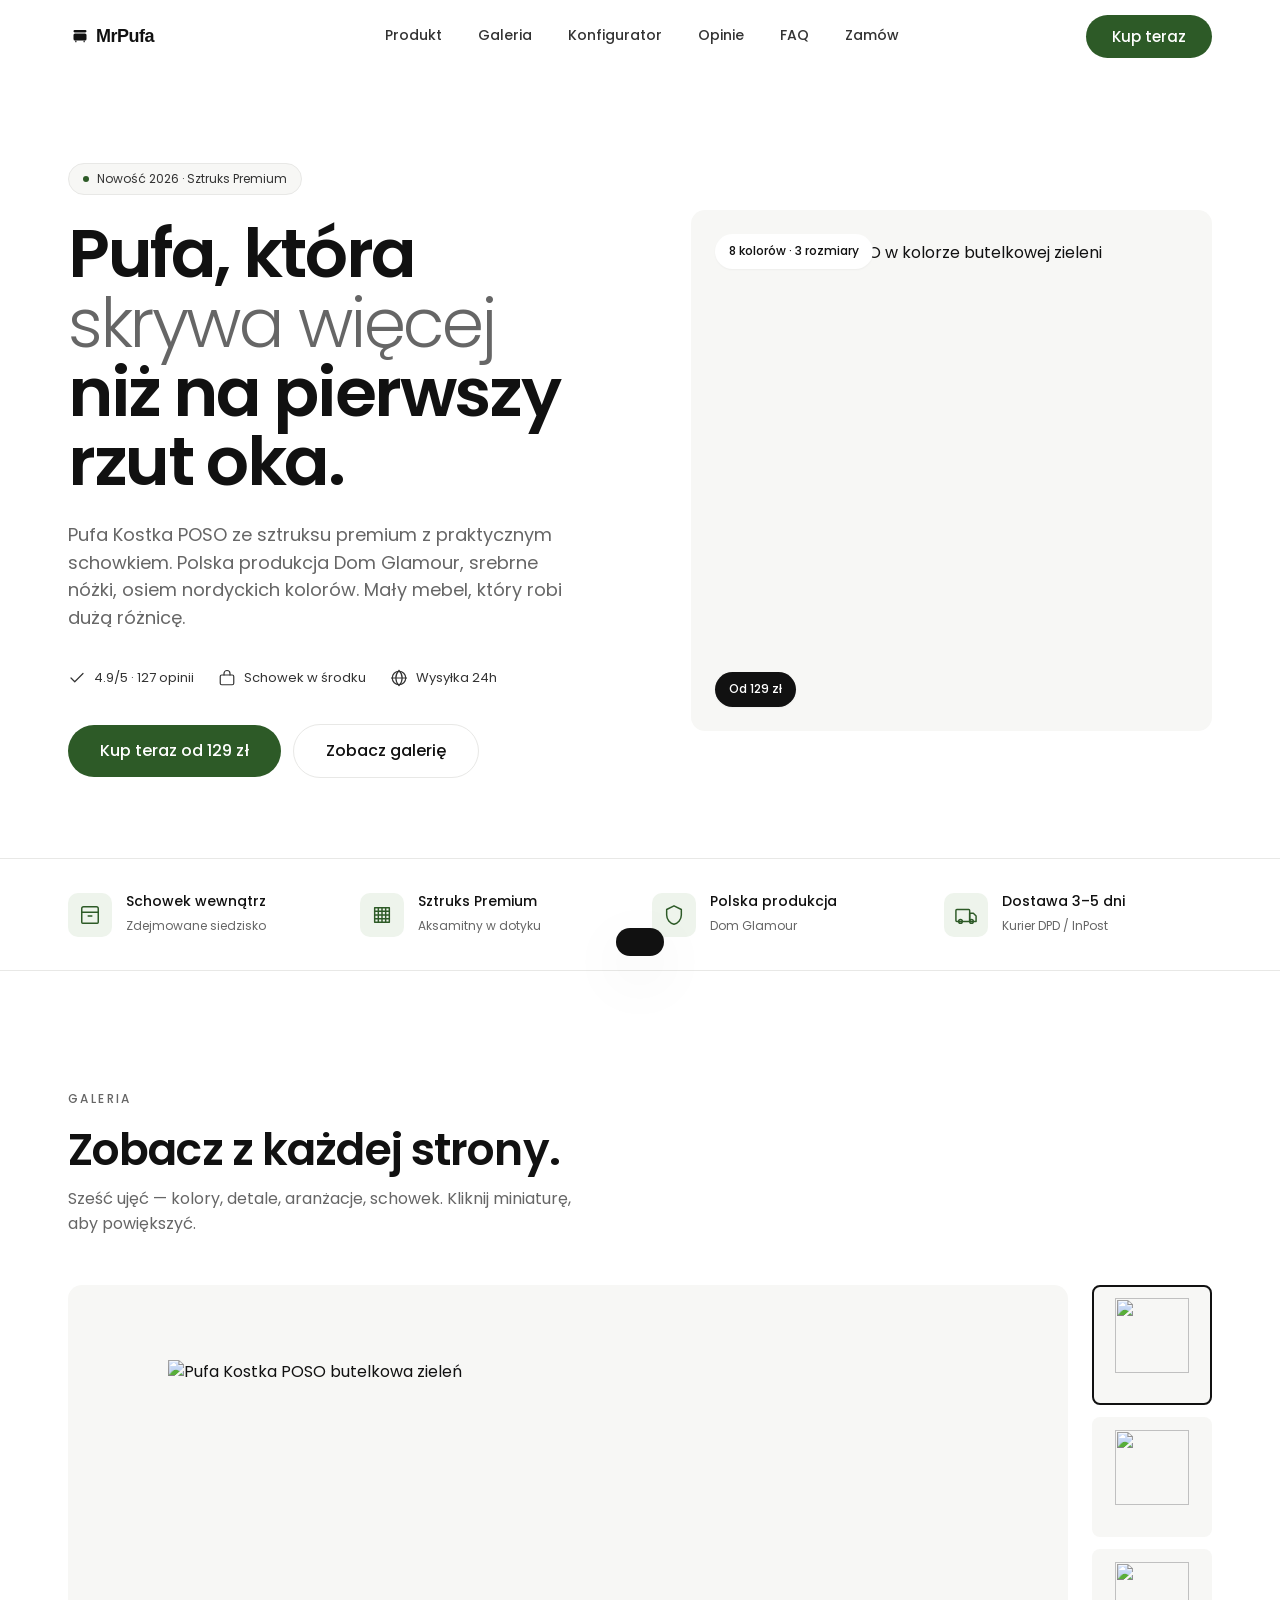
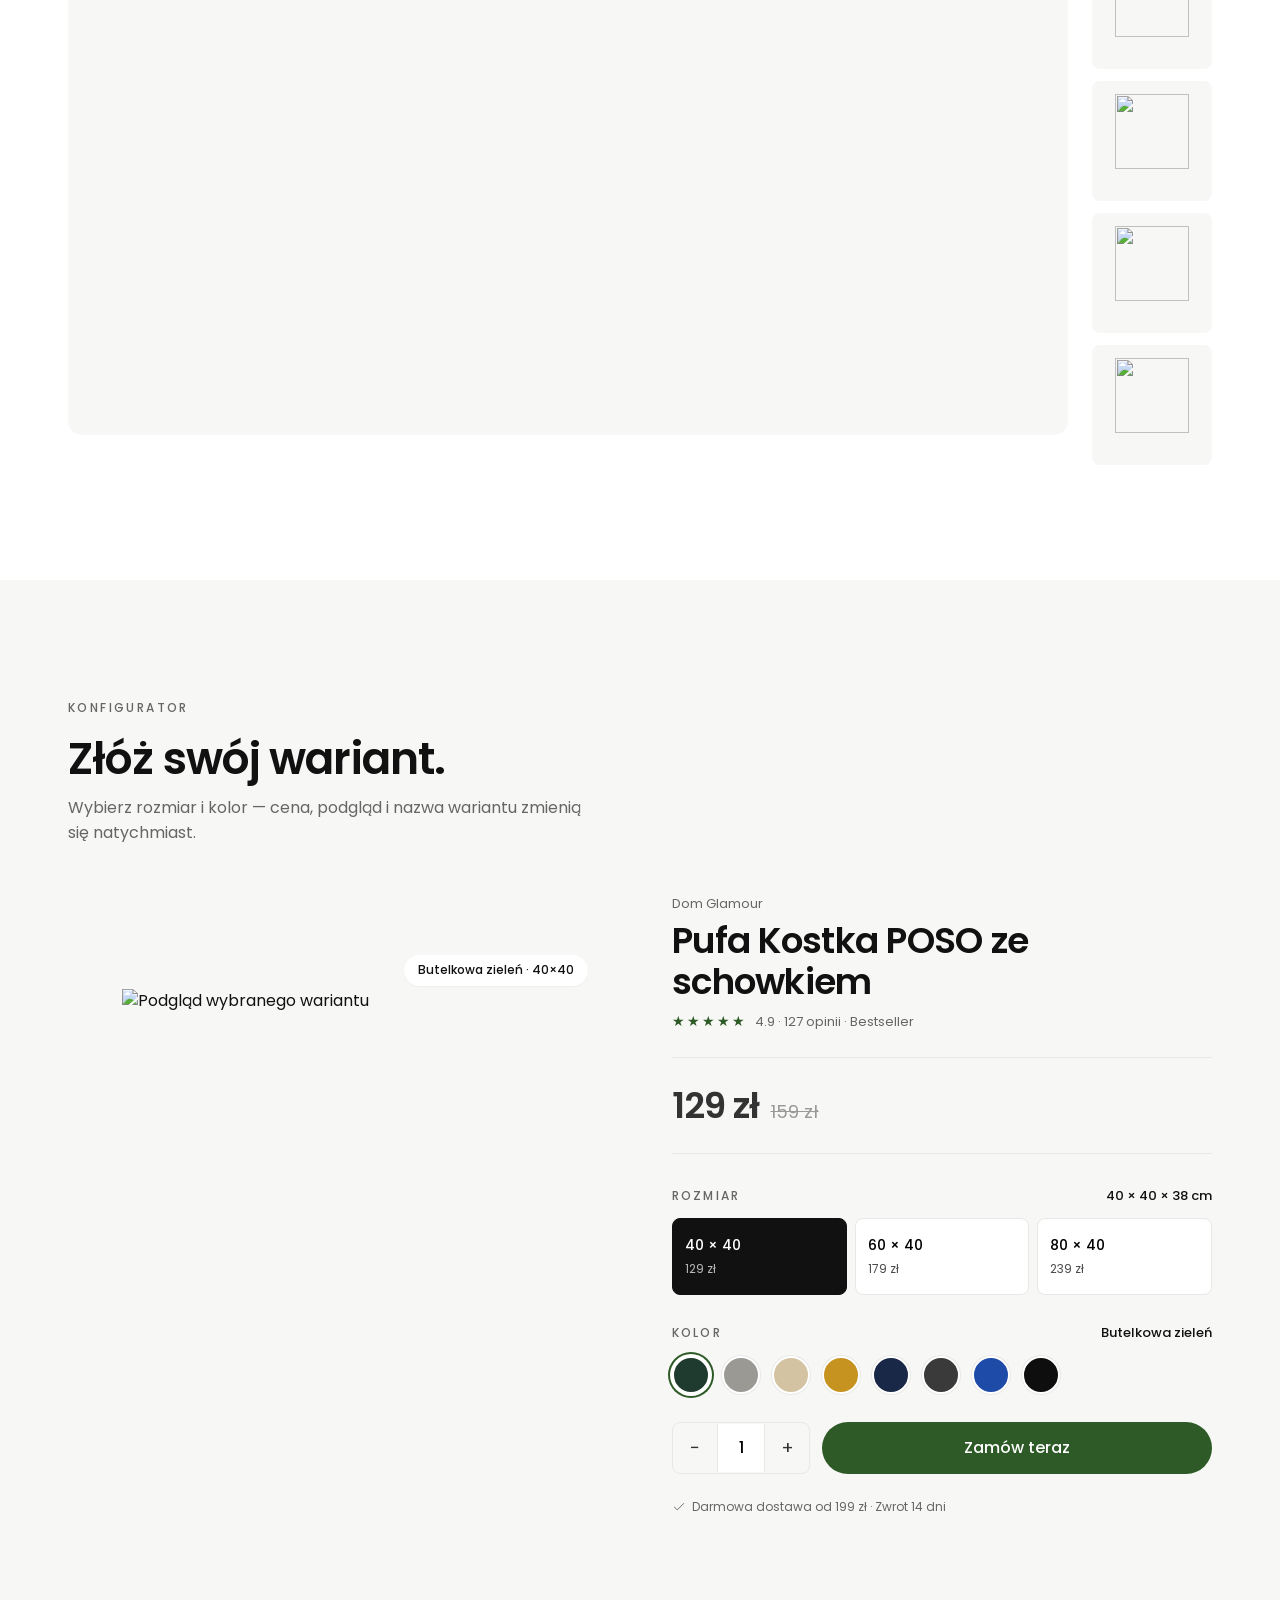
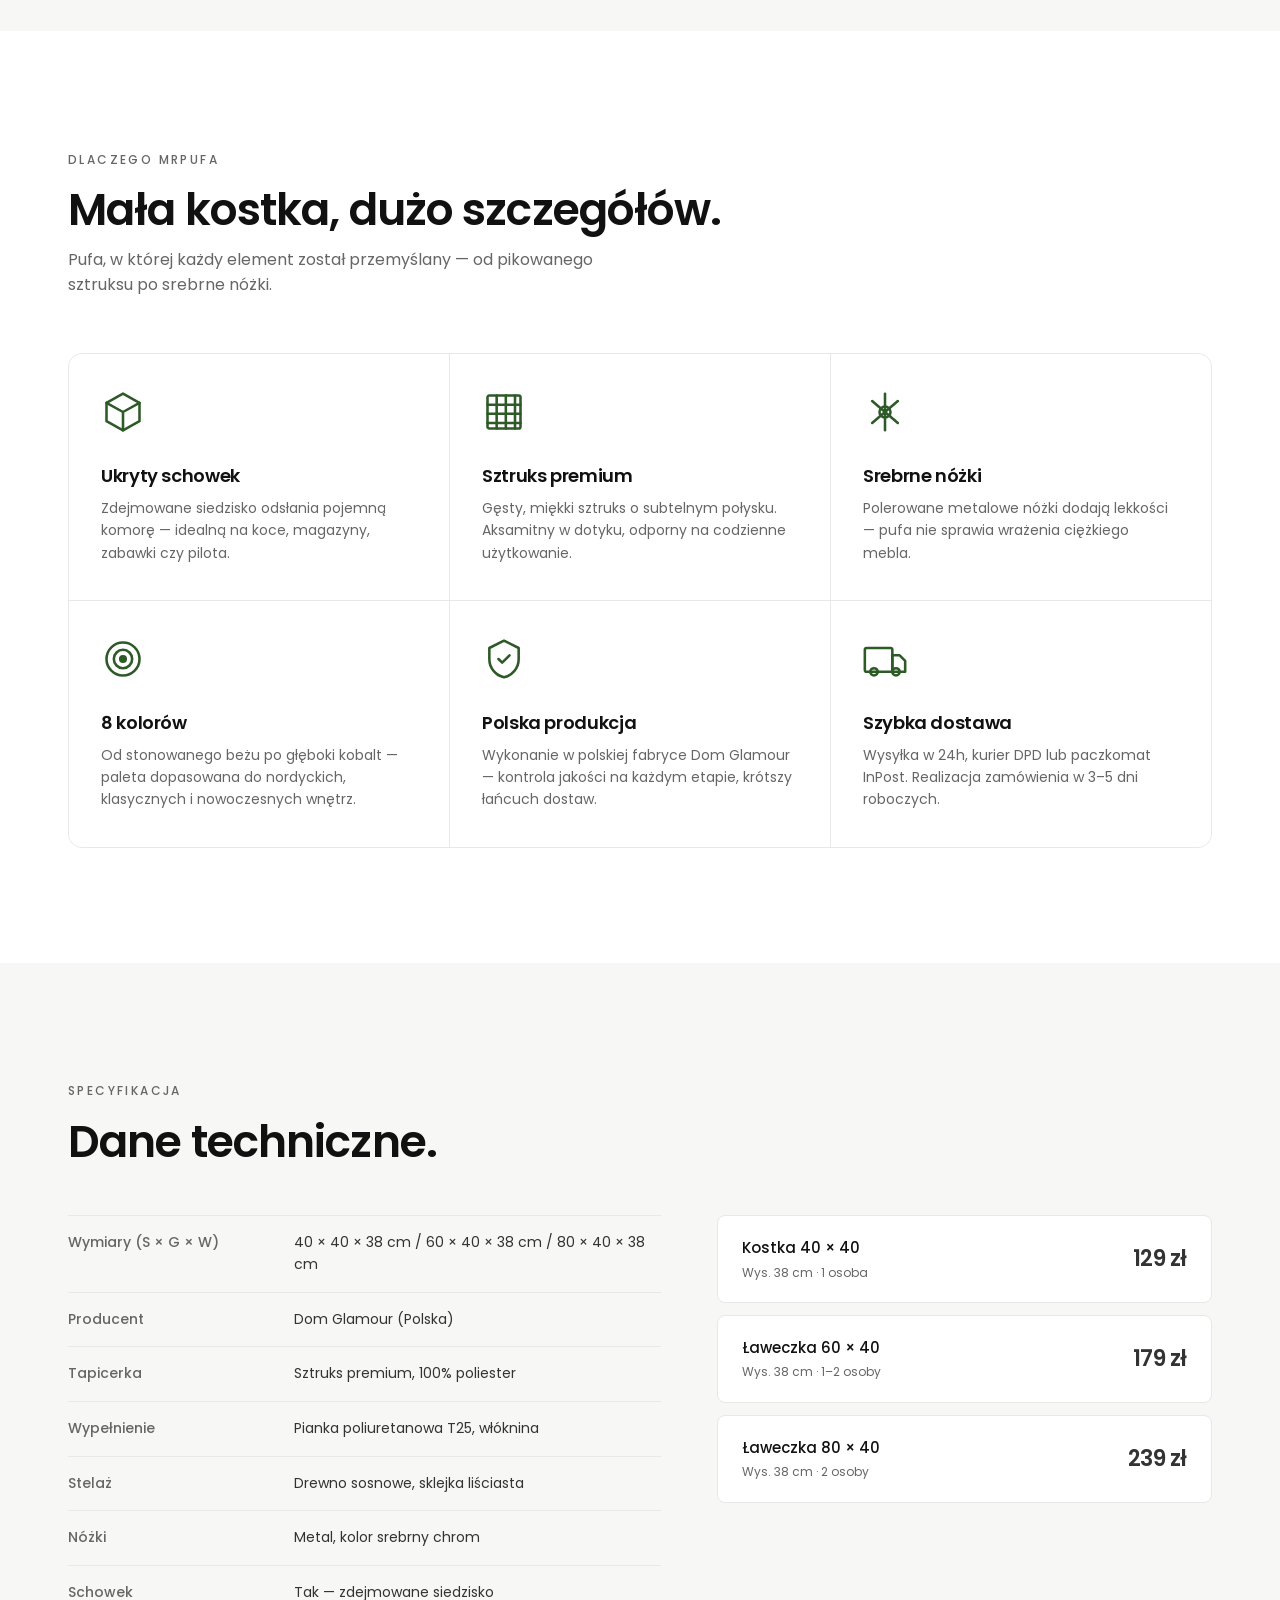
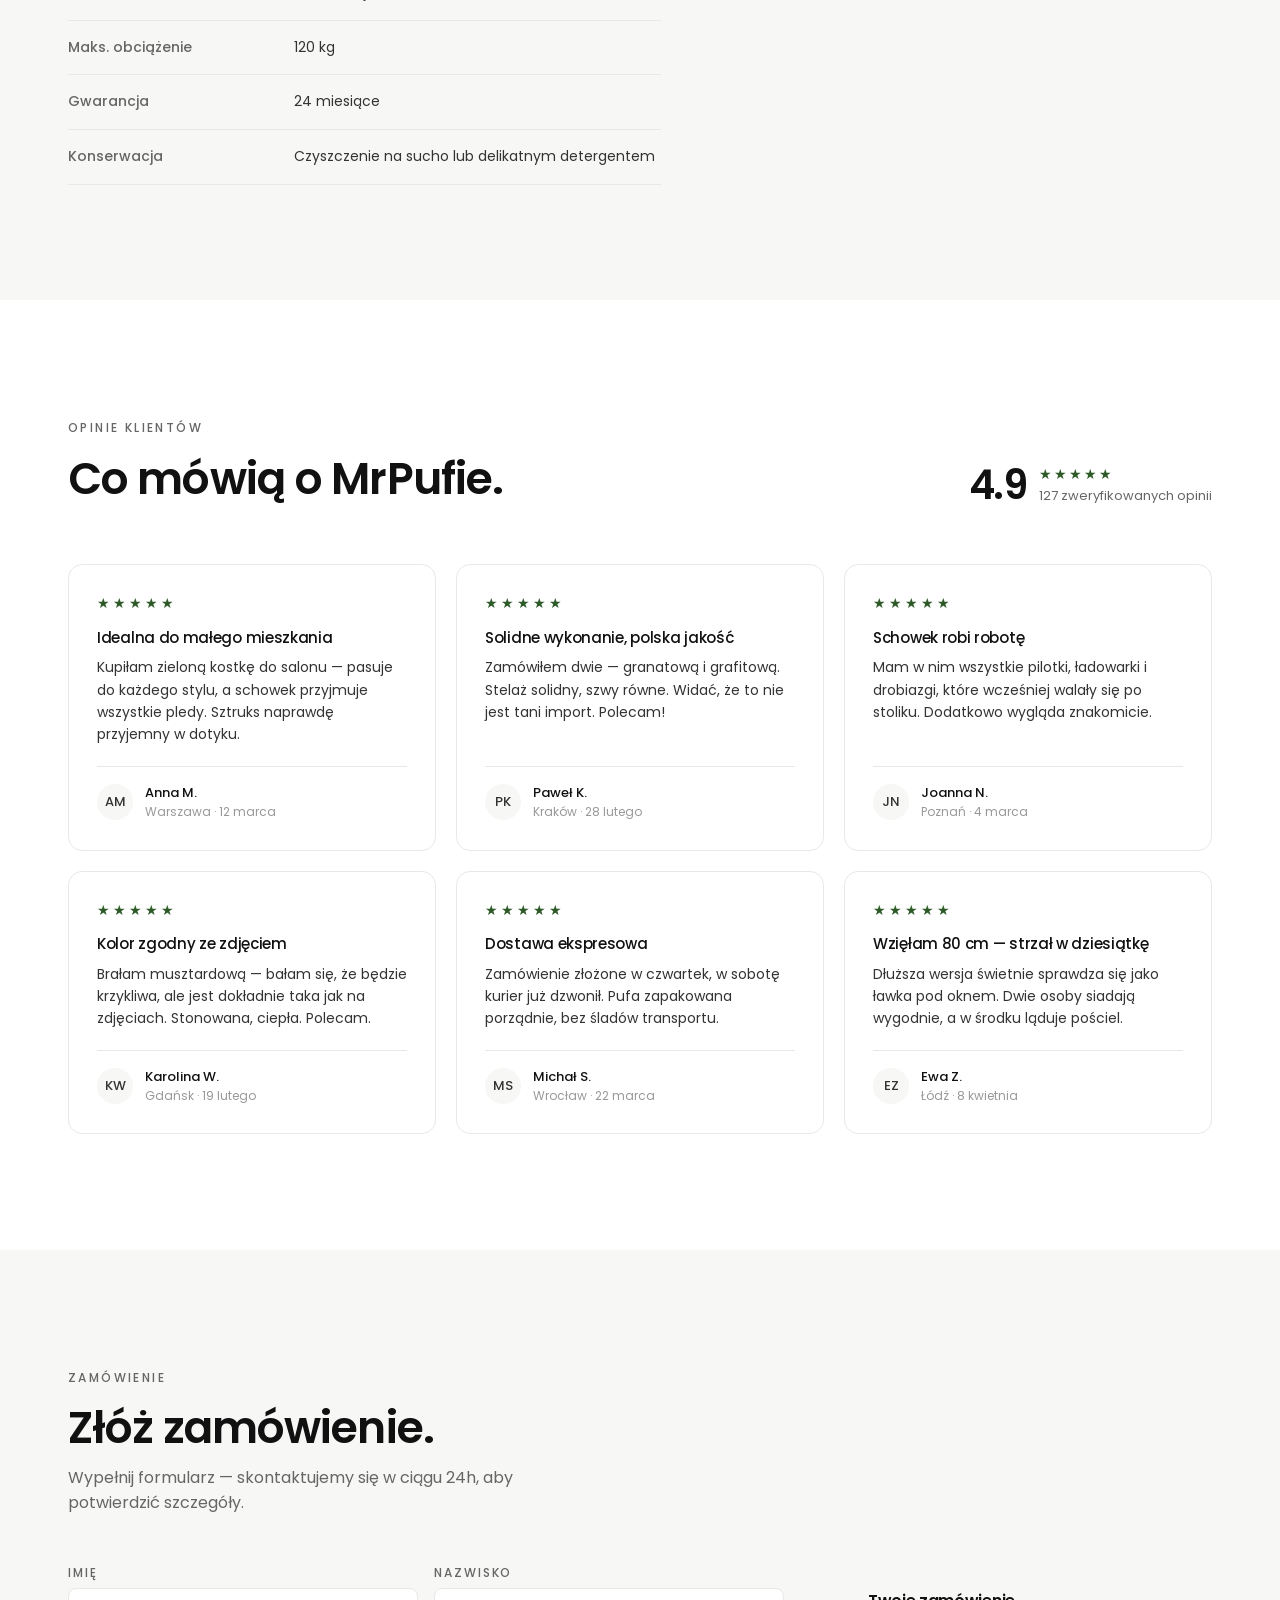
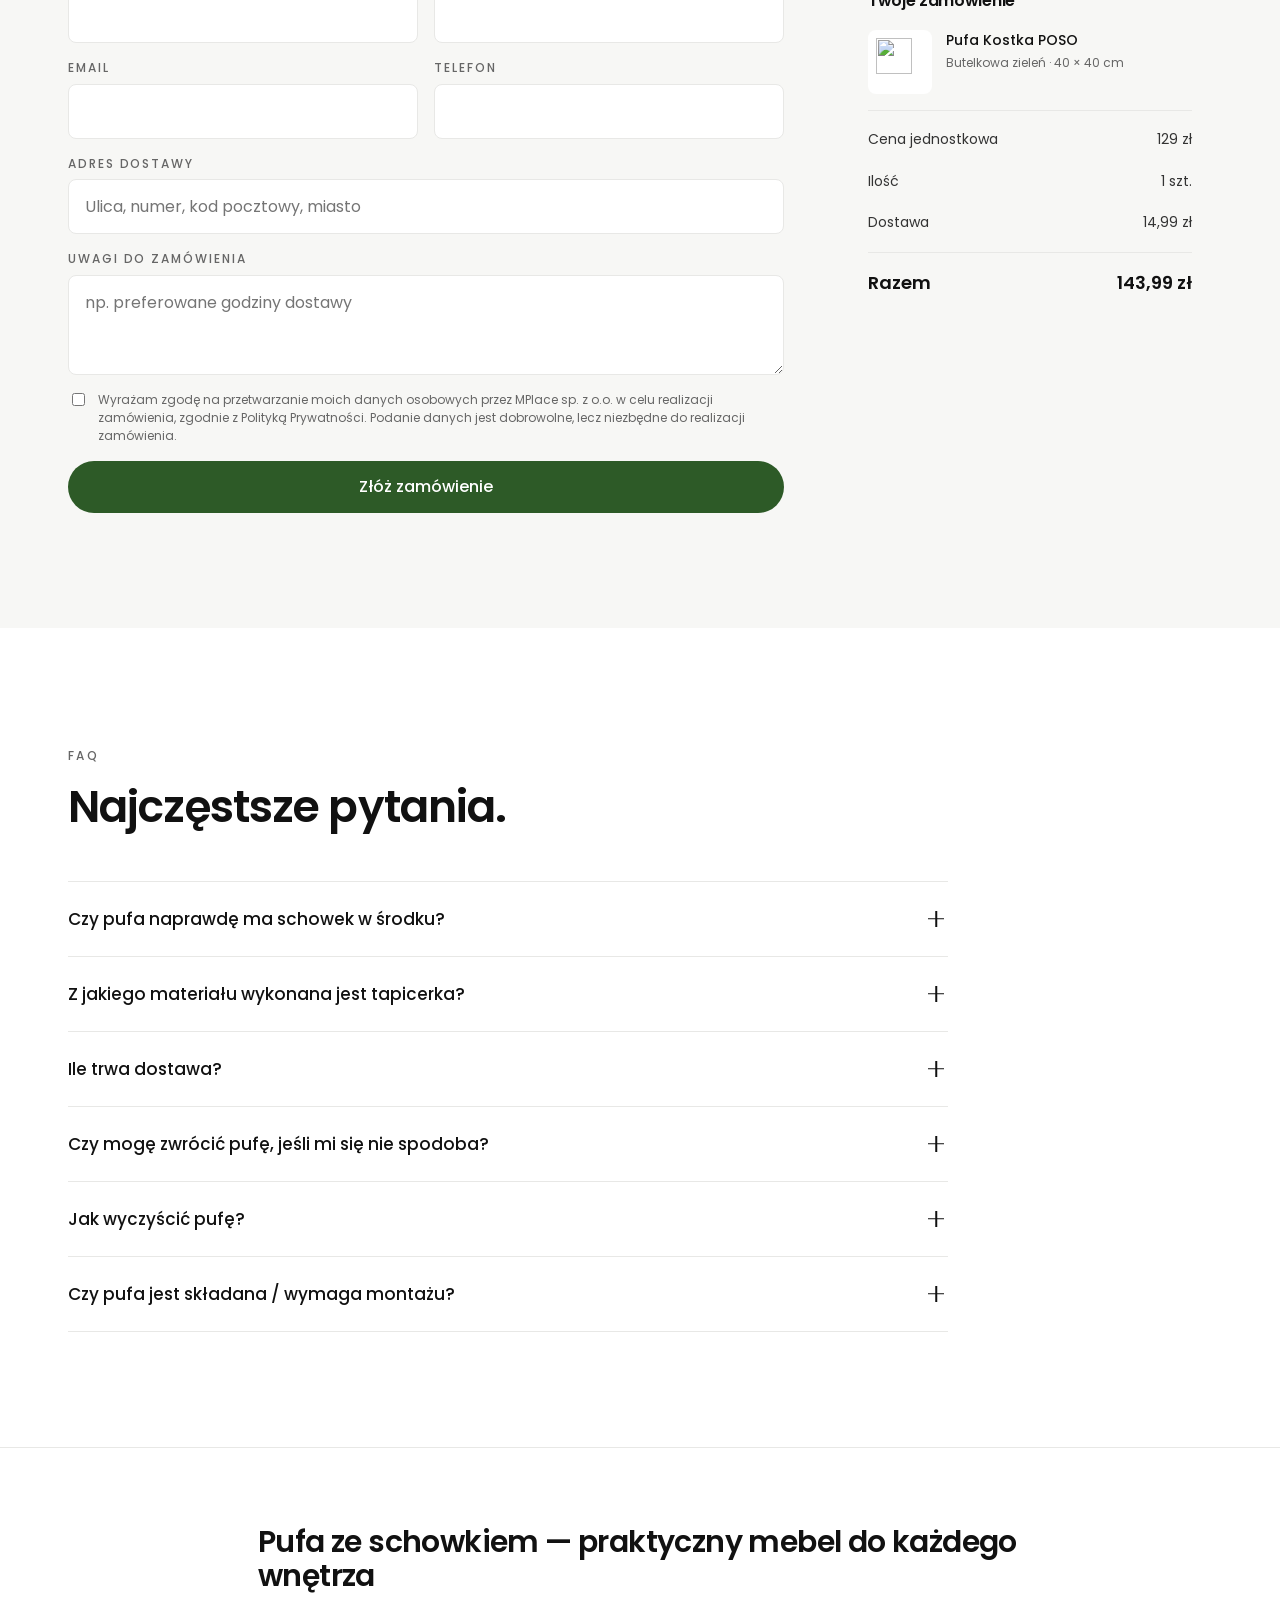
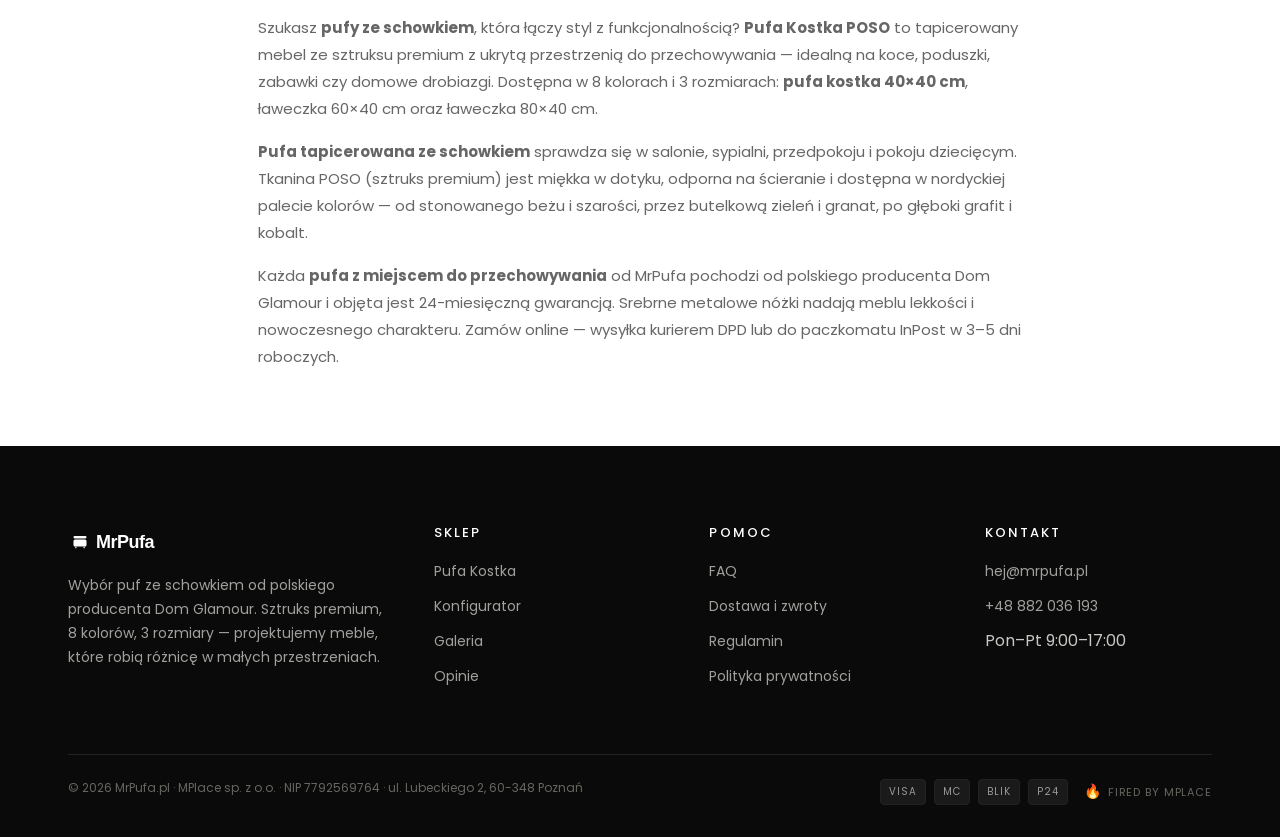
==== commit e9a4ecb6: "feat: GDPR compliance — consent checkbox with PP link, privacy policy page - Consent checkbox now li" ====
--- a/index.html
+++ b/index.html
@@ -1400,8 +1400,8 @@
           <textarea id="notes" name="notes" placeholder="np. preferowane godziny dostawy"></textarea>
         </div>
         <label class="form__consent">
-          <input type="checkbox" required />
-          <span>Wyrażam zgodę na przetwarzanie moich danych w celu realizacji zamówienia oraz akceptuję regulamin i politykę prywatności.</span>
+          <input type="checkbox" id="consent" name="consent" required />
+          <span>Wyrażam zgodę na przetwarzanie moich danych osobowych przez MPlace sp. z o.o. w celu realizacji zamówienia, zgodnie z <a href="/polityka-prywatnosci.html" target="_blank" rel="noopener">Polityką Prywatności</a>. Podanie danych jest dobrowolne, lecz niezbędne do realizacji zamówienia.</span>
         </label>
         <button type="submit" class="btn btn--primary btn--lg form__submit">Złóż zamówienie</button>
       </form>
@@ -1538,7 +1538,7 @@
           <li><a href="#faq">FAQ</a></li>
           <li><a href="#">Dostawa i zwroty</a></li>
           <li><a href="#">Regulamin</a></li>
-          <li><a href="#">Polityka prywatności</a></li>
+          <li><a href="/polityka-prywatnosci.html">Polityka prywatności</a></li>
         </ul>
       </div>
       <div class="footer__col">
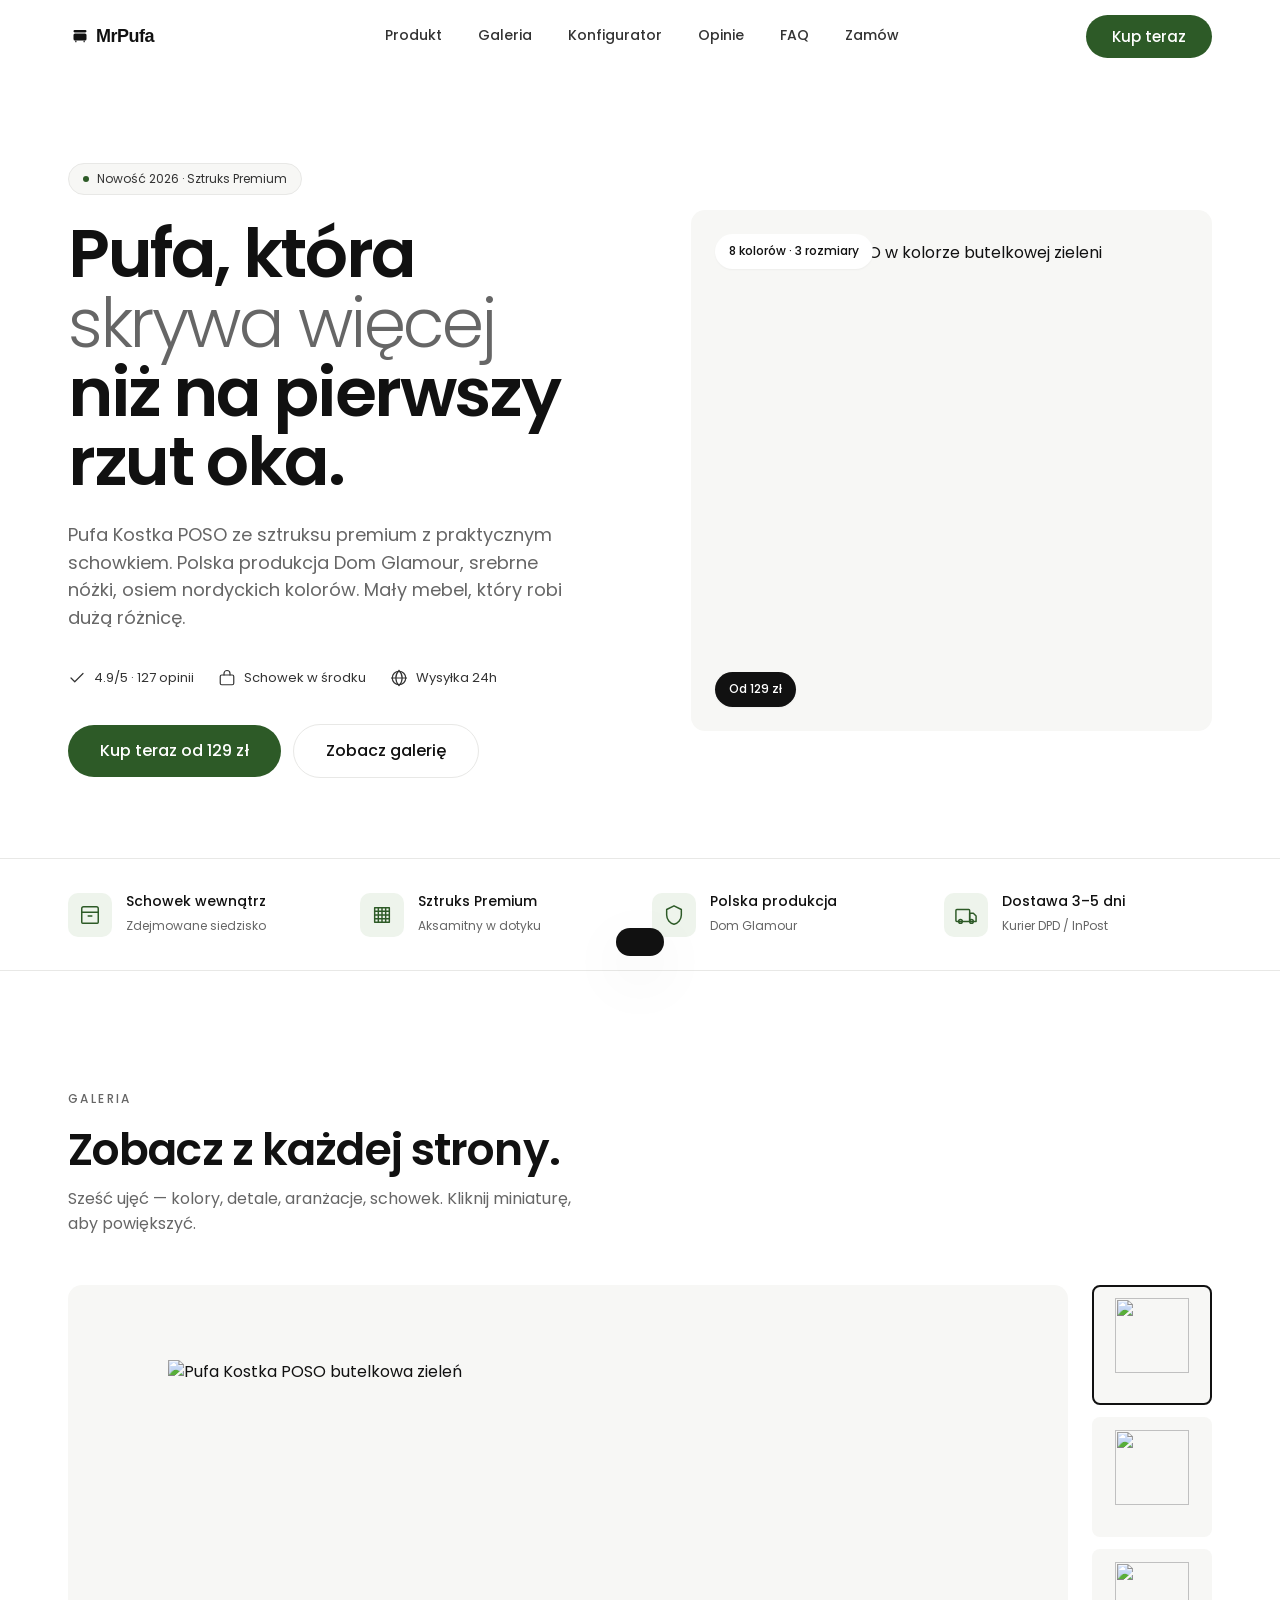
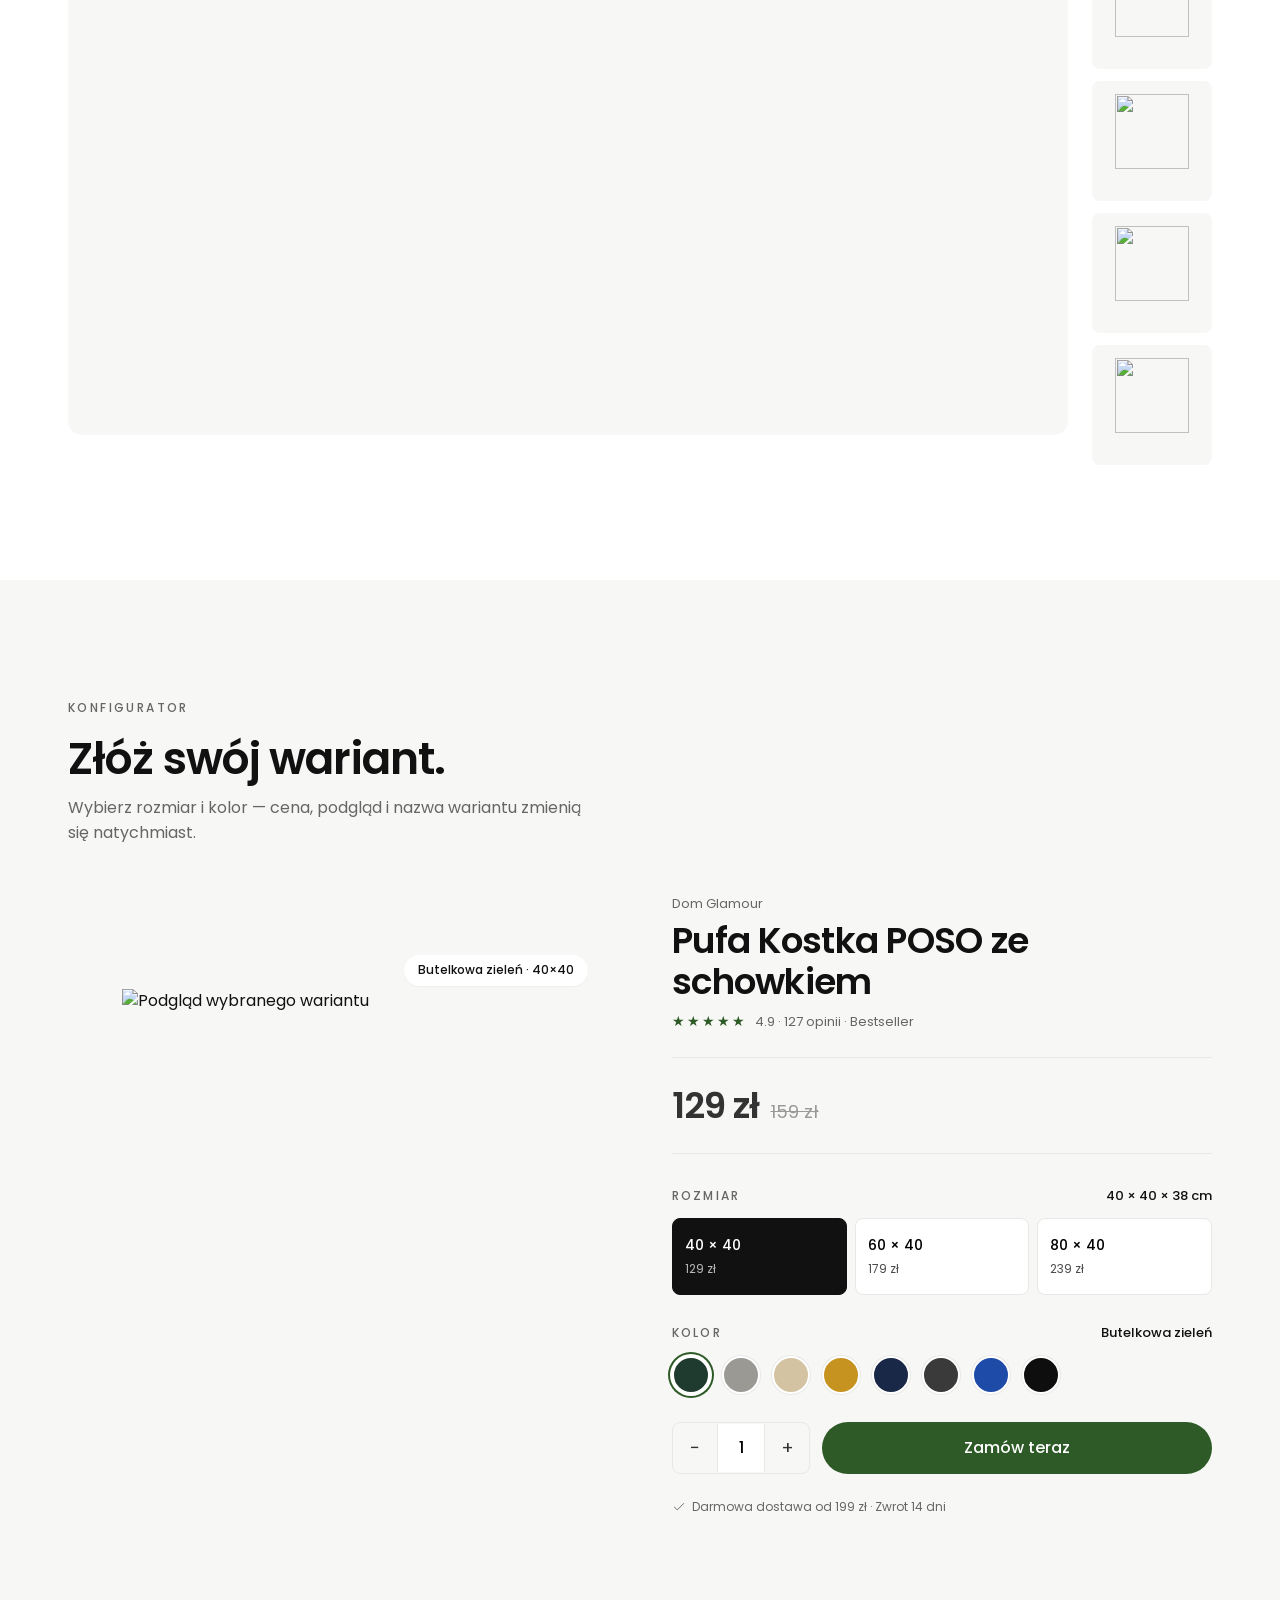
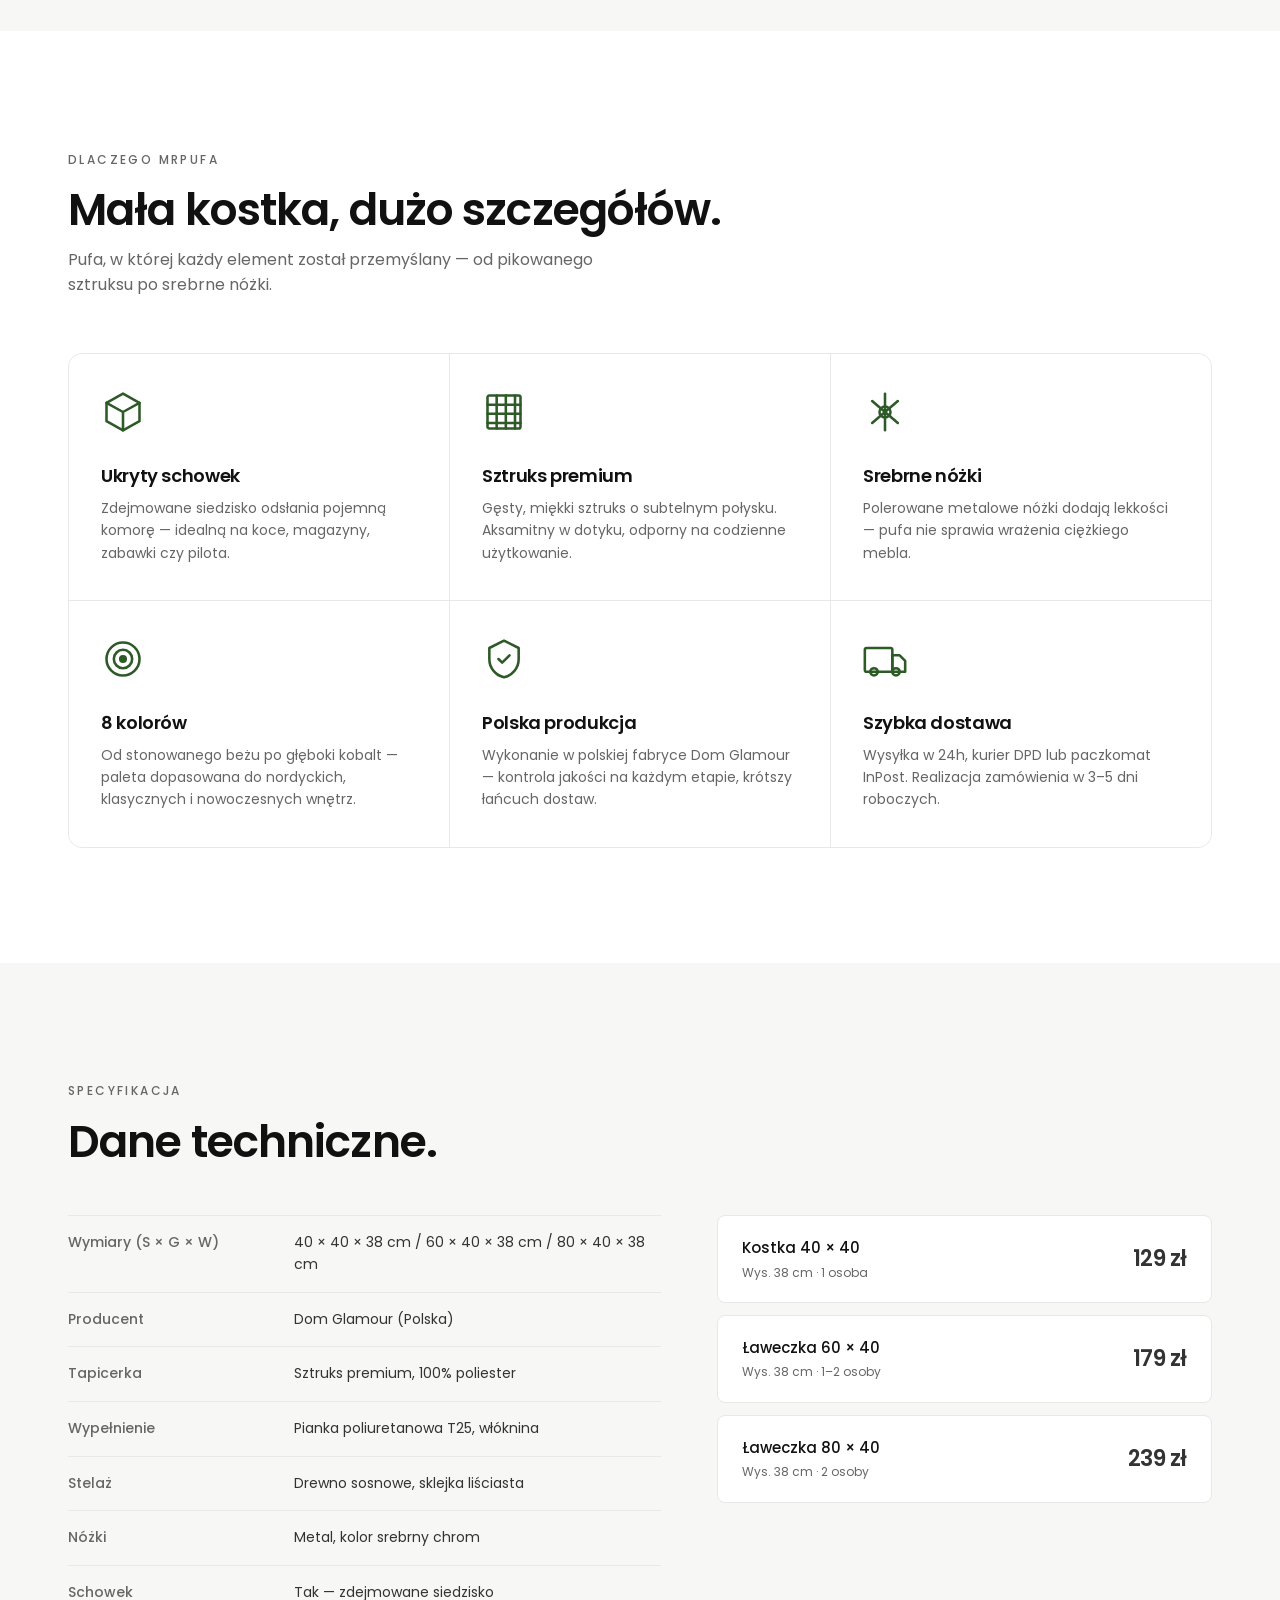
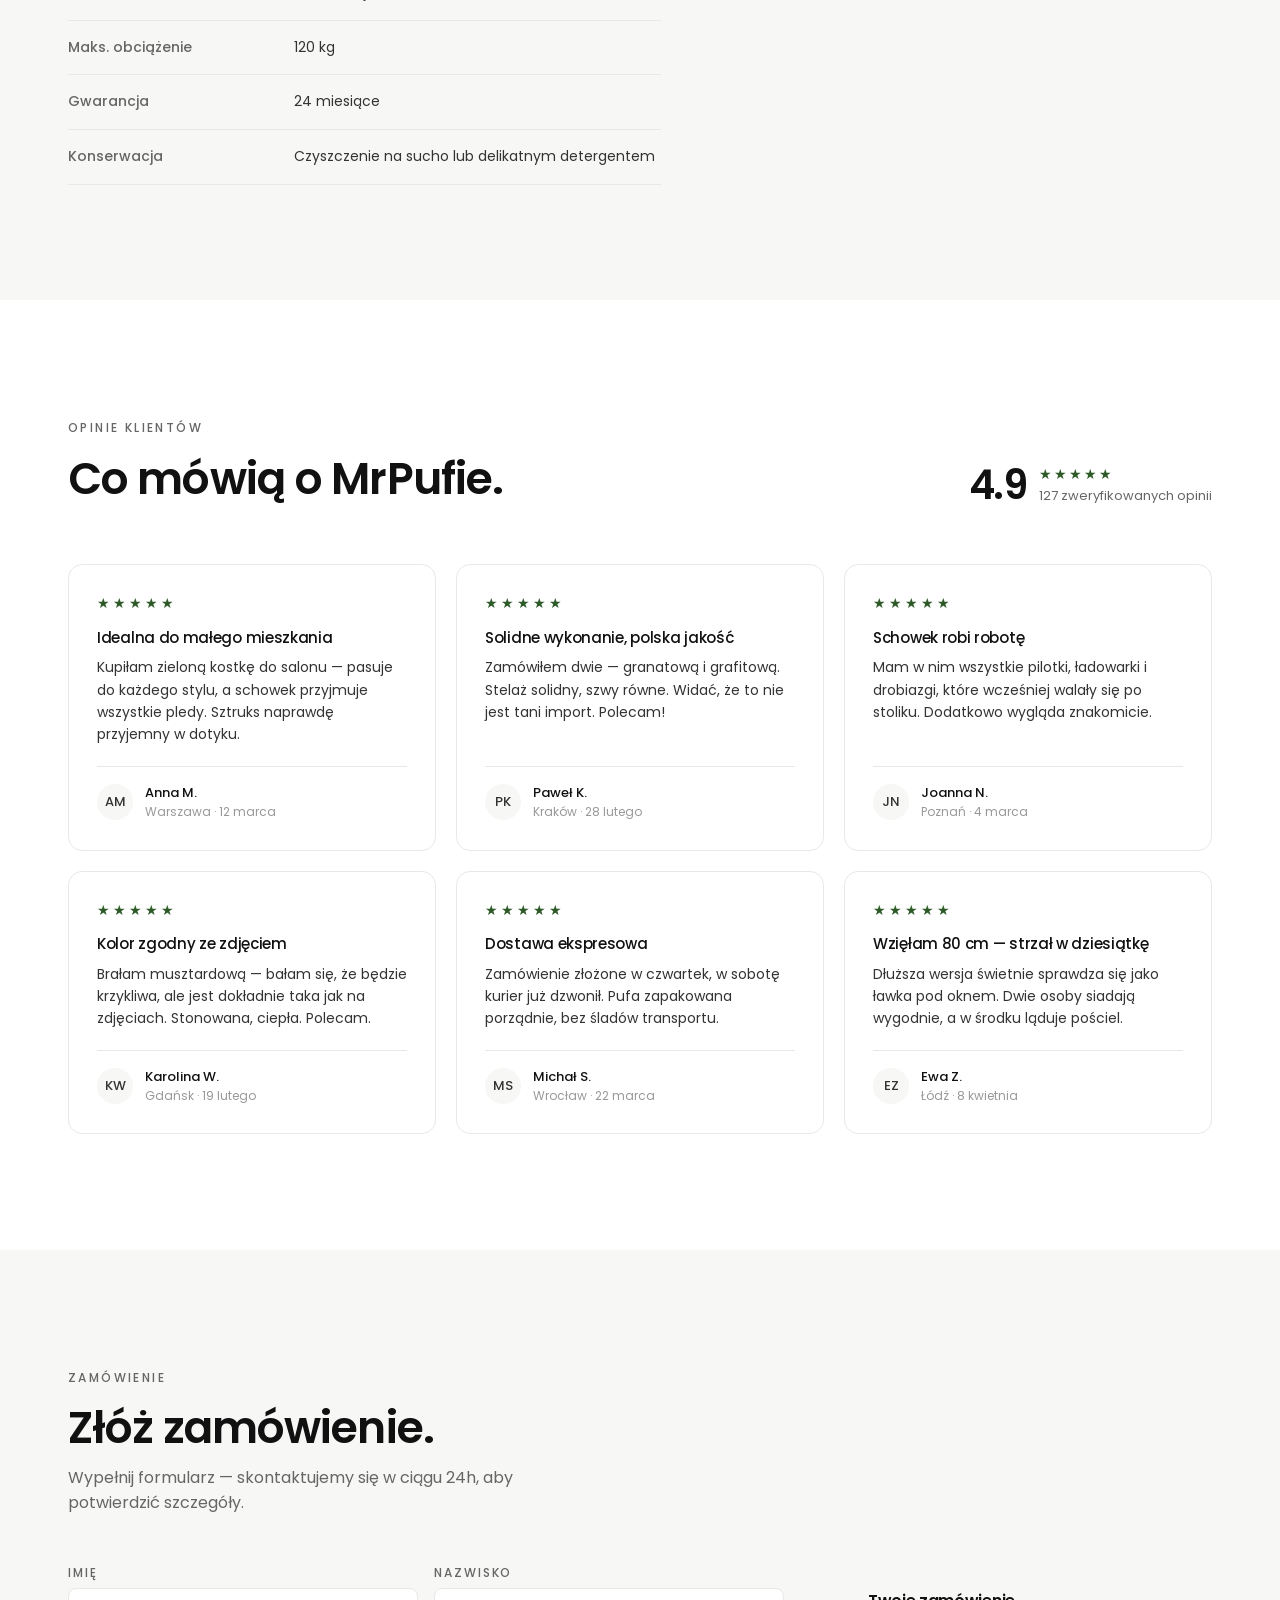
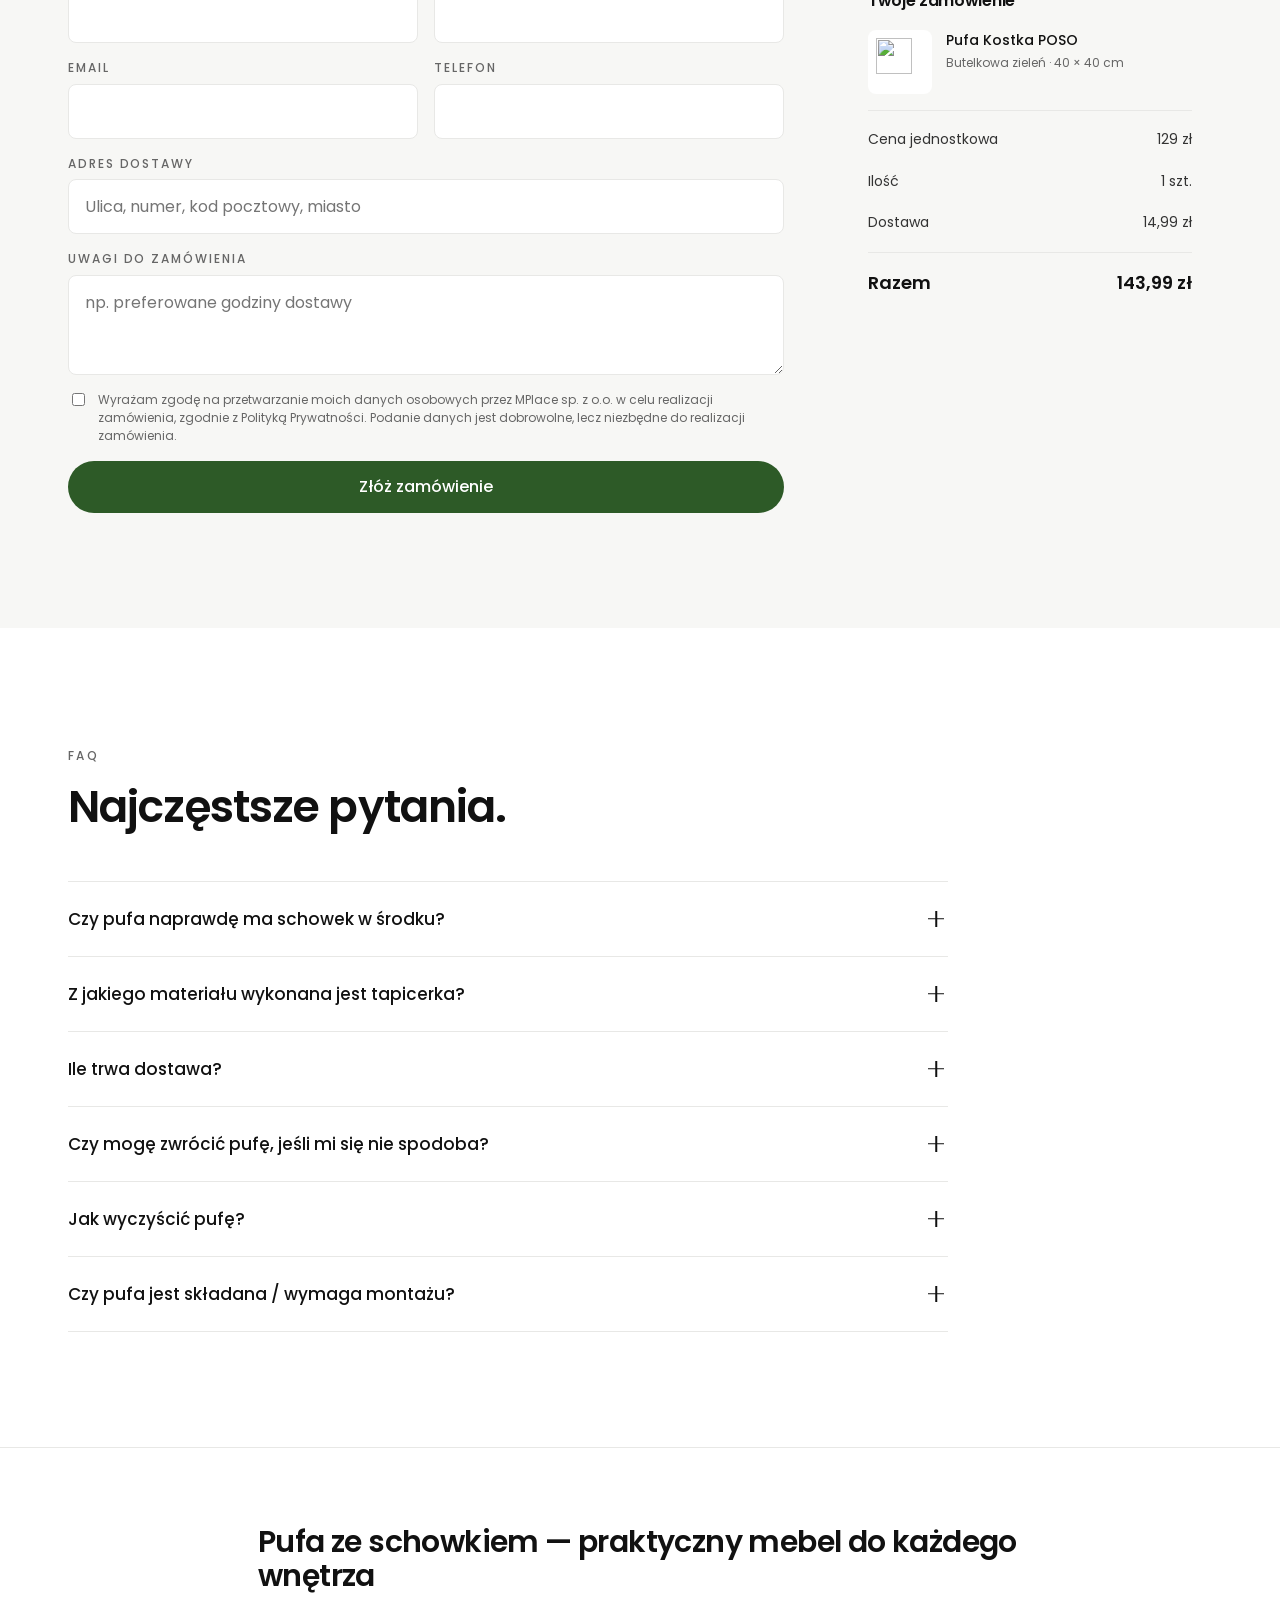
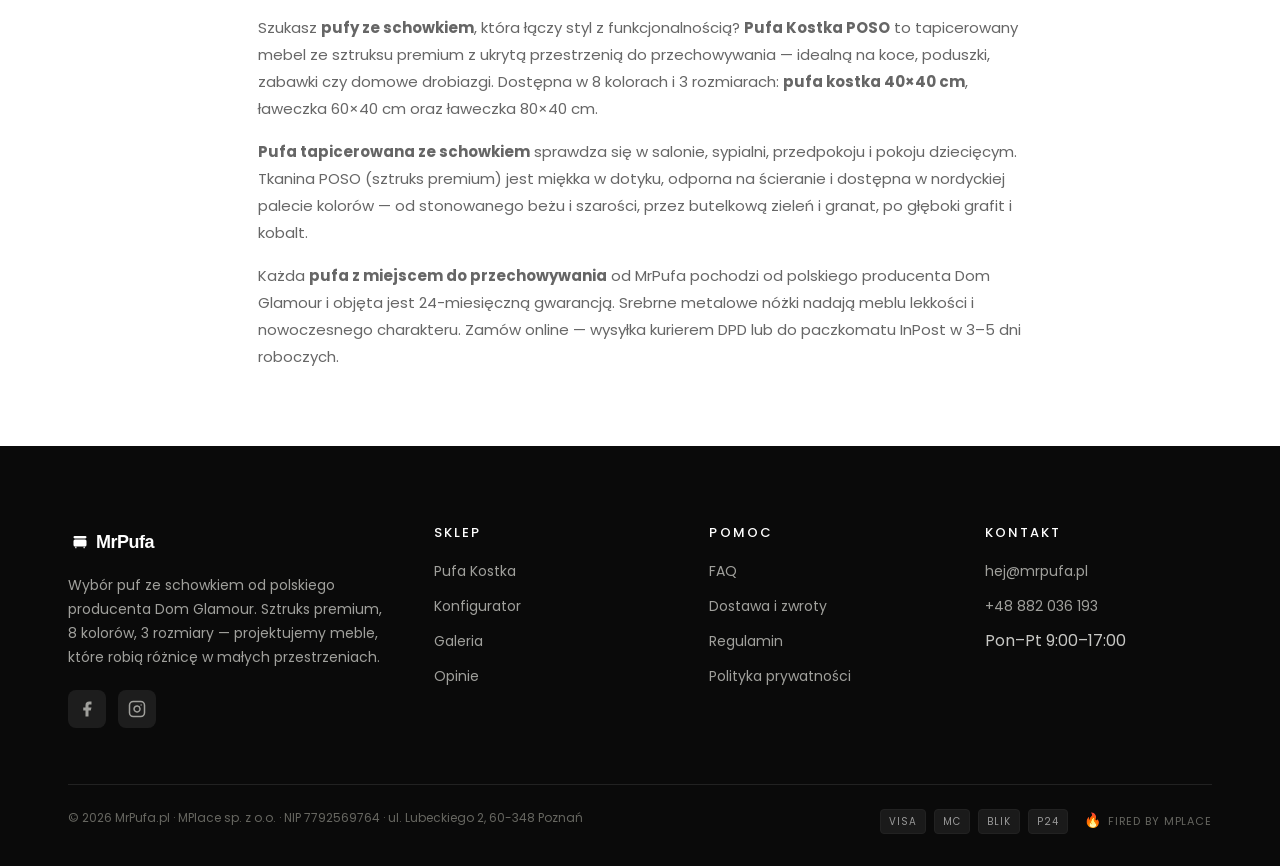
==== commit f038a842: "feat: social icons (FB+IG) in footer, GA4 placeholder, social link styles Co-Authored-By: Claude Son" ====
--- a/index.html
+++ b/index.html
@@ -3,8 +3,9 @@
 <head>
 <meta charset="UTF-8" />
 <meta name="viewport" content="width=device-width, initial-scale=1.0" />
-<title>MrPufa — Pufa Kostka POSO ze schowkiem | Sztruks premium od 129 zł</title>
-<meta name="description" content="Pufa Kostka POSO 40×40×38 cm ze sztruksu premium z praktycznym schowkiem. Producent Dom Glamour. 8 kolorów, 3 rozmiary. Polska produkcja, dostawa 3–5 dni." />
+<title>Pufa ze Schowkiem POSO | Sztruks Premium od 129 zł | MrPufa.pl</title>
+<meta name="description" content="Pufa ze schowkiem POSO 40×40 cm ze sztruksu premium — 8 kolorów, 3 rozmiary. Polska produkcja Dom Glamour, srebrne nóżki. Dostawa 3–5 dni. Zamów online od 129 zł." />
+<link rel="canonical" href="https://mrpufa.pl/" />
 <meta name="theme-color" content="#ffffff" />
 
 <!-- Favicons -->
@@ -33,30 +34,65 @@
   "@context": "https://schema.org/",
   "@type": "Product",
   "name": "Pufa Kostka POSO ze schowkiem",
+  "url": "https://mrpufa.pl/",
   "image": [
     "https://upload.cdn.baselinker.com/products/5066973/7feecb02bb23c165162a5b9e753a5abe.png",
     "https://upload.cdn.baselinker.com/products/5066973/1fa4c8f0bab573f4a0290e137cee4be3.png",
-    "https://upload.cdn.baselinker.com/products/5066973/1518ac111e0e22318b65639c23cf891f.png"
+    "https://upload.cdn.baselinker.com/products/5066973/1518ac111e0e22318b65639c23cf891f.png",
+    "https://mrpufa.pl/grafiki/og-image.png"
   ],
-  "description": "Pufa Kostka POSO ze sztruksu premium z praktycznym schowkiem. Srebrne nóżki, polska produkcja.",
+  "description": "Pufa ze schowkiem POSO ze sztruksu premium. 3 rozmiary (40×40, 60×40, 80×40 cm), 8 kolorów, srebrne nóżki. Polska produkcja Dom Glamour. Dostawa 3–5 dni.",
   "brand": { "@type": "Brand", "name": "Dom Glamour" },
-  "sku": "POSO-40",
+  "manufacturer": { "@type": "Organization", "name": "Dom Glamour", "addressCountry": "PL" },
+  "sku": "PM2-POSO",
+  "mpn": "PM2-POSO",
   "offers": {
     "@type": "AggregateOffer",
+    "url": "https://mrpufa.pl/",
     "priceCurrency": "PLN",
     "lowPrice": "129",
     "highPrice": "239",
-    "offerCount": "3",
+    "offerCount": "24",
     "availability": "https://schema.org/InStock",
-    "seller": { "@type": "Organization", "name": "MrPufa" }
+    "seller": {
+      "@type": "Organization",
+      "name": "MrPufa",
+      "url": "https://mrpufa.pl"
+    }
   },
   "aggregateRating": {
     "@type": "AggregateRating",
     "ratingValue": "4.9",
+    "bestRating": "5",
+    "worstRating": "1",
     "reviewCount": "127"
   }
 }
 </script>
+
+<!-- Schema.org Organization -->
+<script type="application/ld+json">
+{
+  "@context": "https://schema.org/",
+  "@type": "Organization",
+  "name": "MrPufa",
+  "url": "https://mrpufa.pl",
+  "logo": "https://mrpufa.pl/grafiki/logo.svg",
+  "email": "hej@mrpufa.pl",
+  "telephone": "+48882036193",
+  "address": {
+    "@type": "PostalAddress",
+    "streetAddress": "ul. Lubeckiego 2",
+    "addressLocality": "Poznań",
+    "postalCode": "60-348",
+    "addressCountry": "PL"
+  }
+}
+</script>
+
+<!-- Google Analytics 4 — zastąp G-XXXXXXXXXX swoim Measurement ID -->
+<!-- <script async src="https://www.googletagmanager.com/gtag/js?id=G-XXXXXXXXXX"></script>
+<script>window.dataLayer=window.dataLayer||[];function gtag(){dataLayer.push(arguments);}gtag('js',new Date());gtag('config','G-XXXXXXXXXX');</script> -->
 
 <link rel="preconnect" href="https://fonts.googleapis.com" />
 <link rel="preconnect" href="https://fonts.gstatic.com" crossorigin />
@@ -895,6 +931,17 @@
   }
   .footer__brand .logo { color: #fff; margin-bottom: 16px; }
   .footer__about { font-size: 14px; line-height: 1.7; color: #a0a09c; max-width: 38ch; }
+  .footer__social { display: flex; gap: 12px; margin-top: 20px; }
+  .footer__social a {
+    width: 38px; height: 38px;
+    border-radius: 8px;
+    background: rgba(255,255,255,.08);
+    display: flex; align-items: center; justify-content: center;
+    color: #a0a09c;
+    transition: background .2s, color .2s;
+  }
+  .footer__social a:hover { background: var(--accent); color: #fff; }
+  .footer__social svg { width: 18px; height: 18px; }
   .footer__col h4 {
     color: #fff;
     font-size: 13px;
@@ -1522,6 +1569,14 @@
       <div class="footer__brand">
         <div class="logo"><img src="/grafiki/logo-inverse.svg" alt="MrPufa" height="32" /></div>
         <p class="footer__about">Wybór puf ze schowkiem od polskiego producenta Dom Glamour. Sztruks premium, 8 kolorów, 3 rozmiary — projektujemy meble, które robią różnicę w małych przestrzeniach.</p>
+        <div class="footer__social">
+          <a href="https://facebook.com/mrpufa" target="_blank" rel="noopener" aria-label="Facebook MrPufa">
+            <svg viewBox="0 0 24 24" fill="currentColor"><path d="M18 2h-3a5 5 0 0 0-5 5v3H7v4h3v8h4v-8h3l1-4h-4V7a1 1 0 0 1 1-1h3z"/></svg>
+          </a>
+          <a href="https://instagram.com/mrpufa" target="_blank" rel="noopener" aria-label="Instagram MrPufa">
+            <svg viewBox="0 0 24 24" fill="none" stroke="currentColor" stroke-width="2" stroke-linecap="round" stroke-linejoin="round"><rect x="2" y="2" width="20" height="20" rx="5" ry="5"/><path d="M16 11.37A4 4 0 1 1 12.63 8 4 4 0 0 1 16 11.37z"/><line x1="17.5" y1="6.5" x2="17.51" y2="6.5"/></svg>
+          </a>
+        </div>
       </div>
       <div class="footer__col">
         <h4>Sklep</h4>
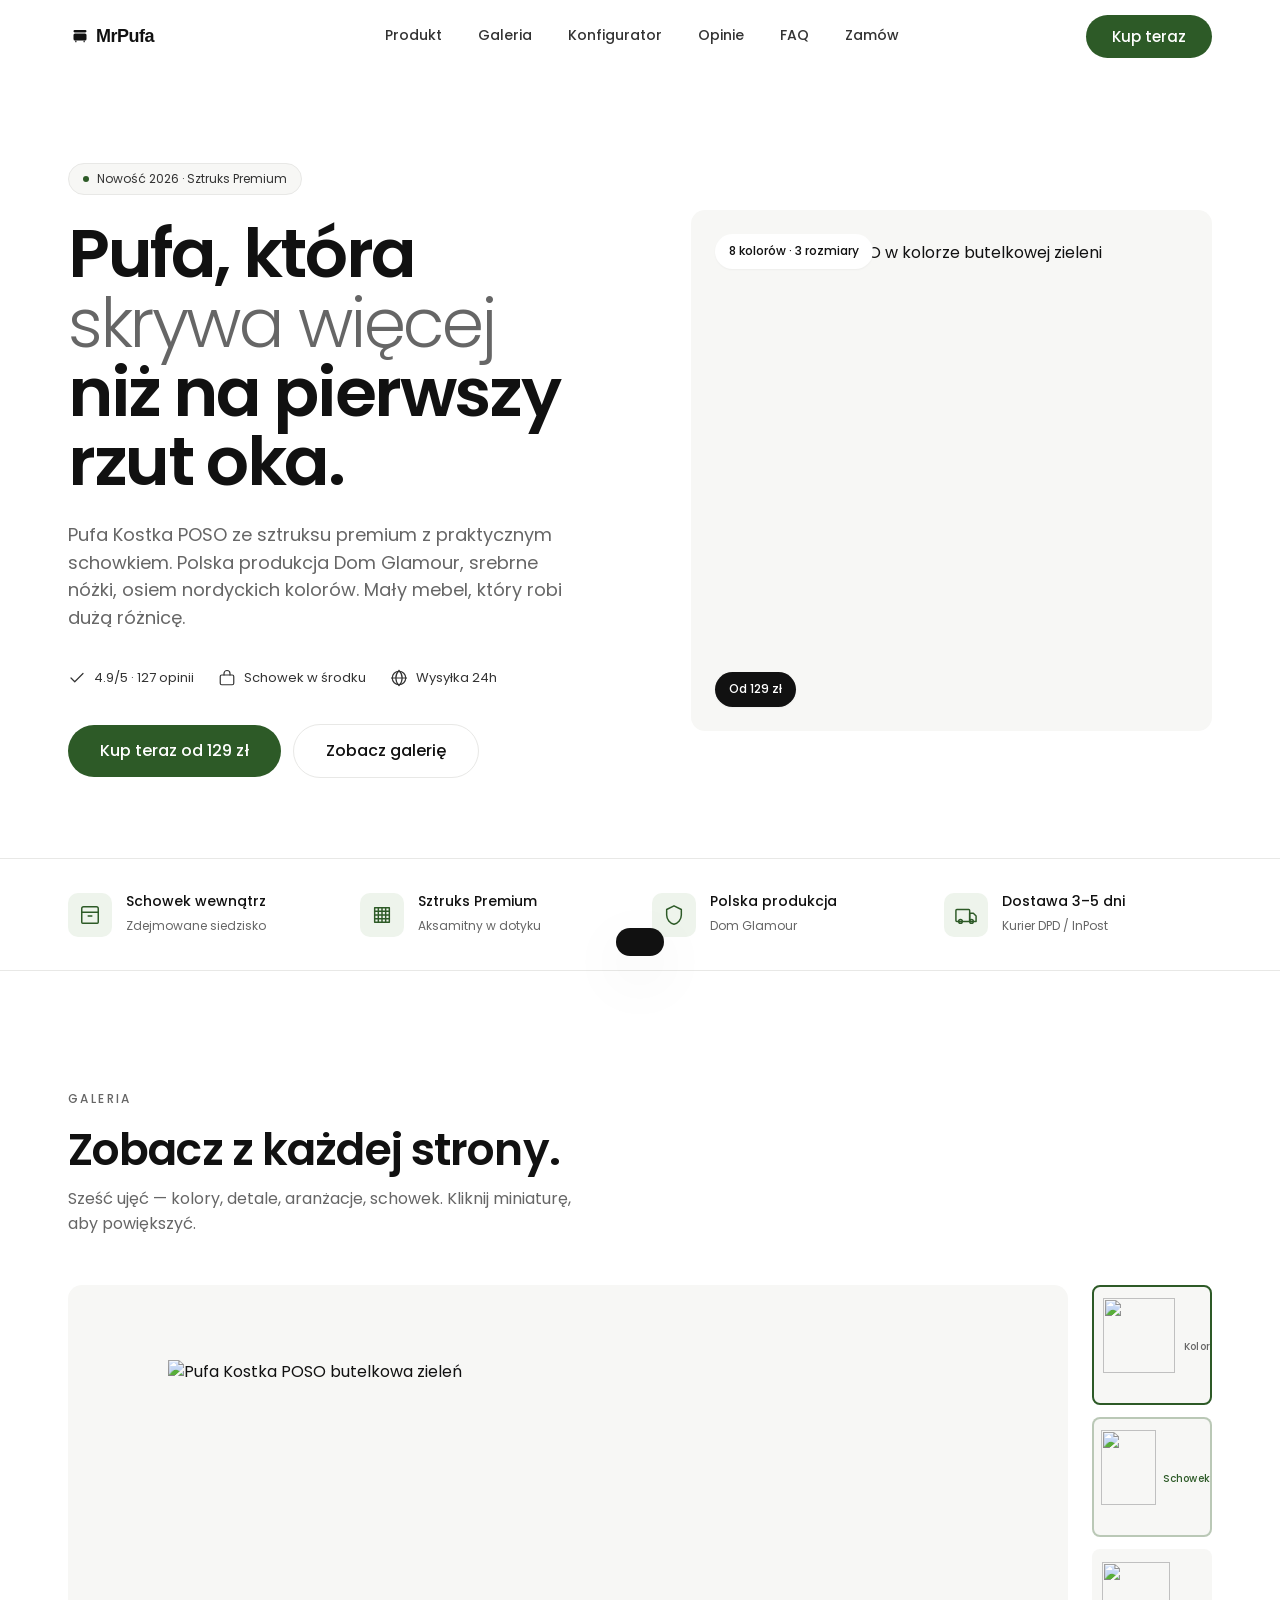
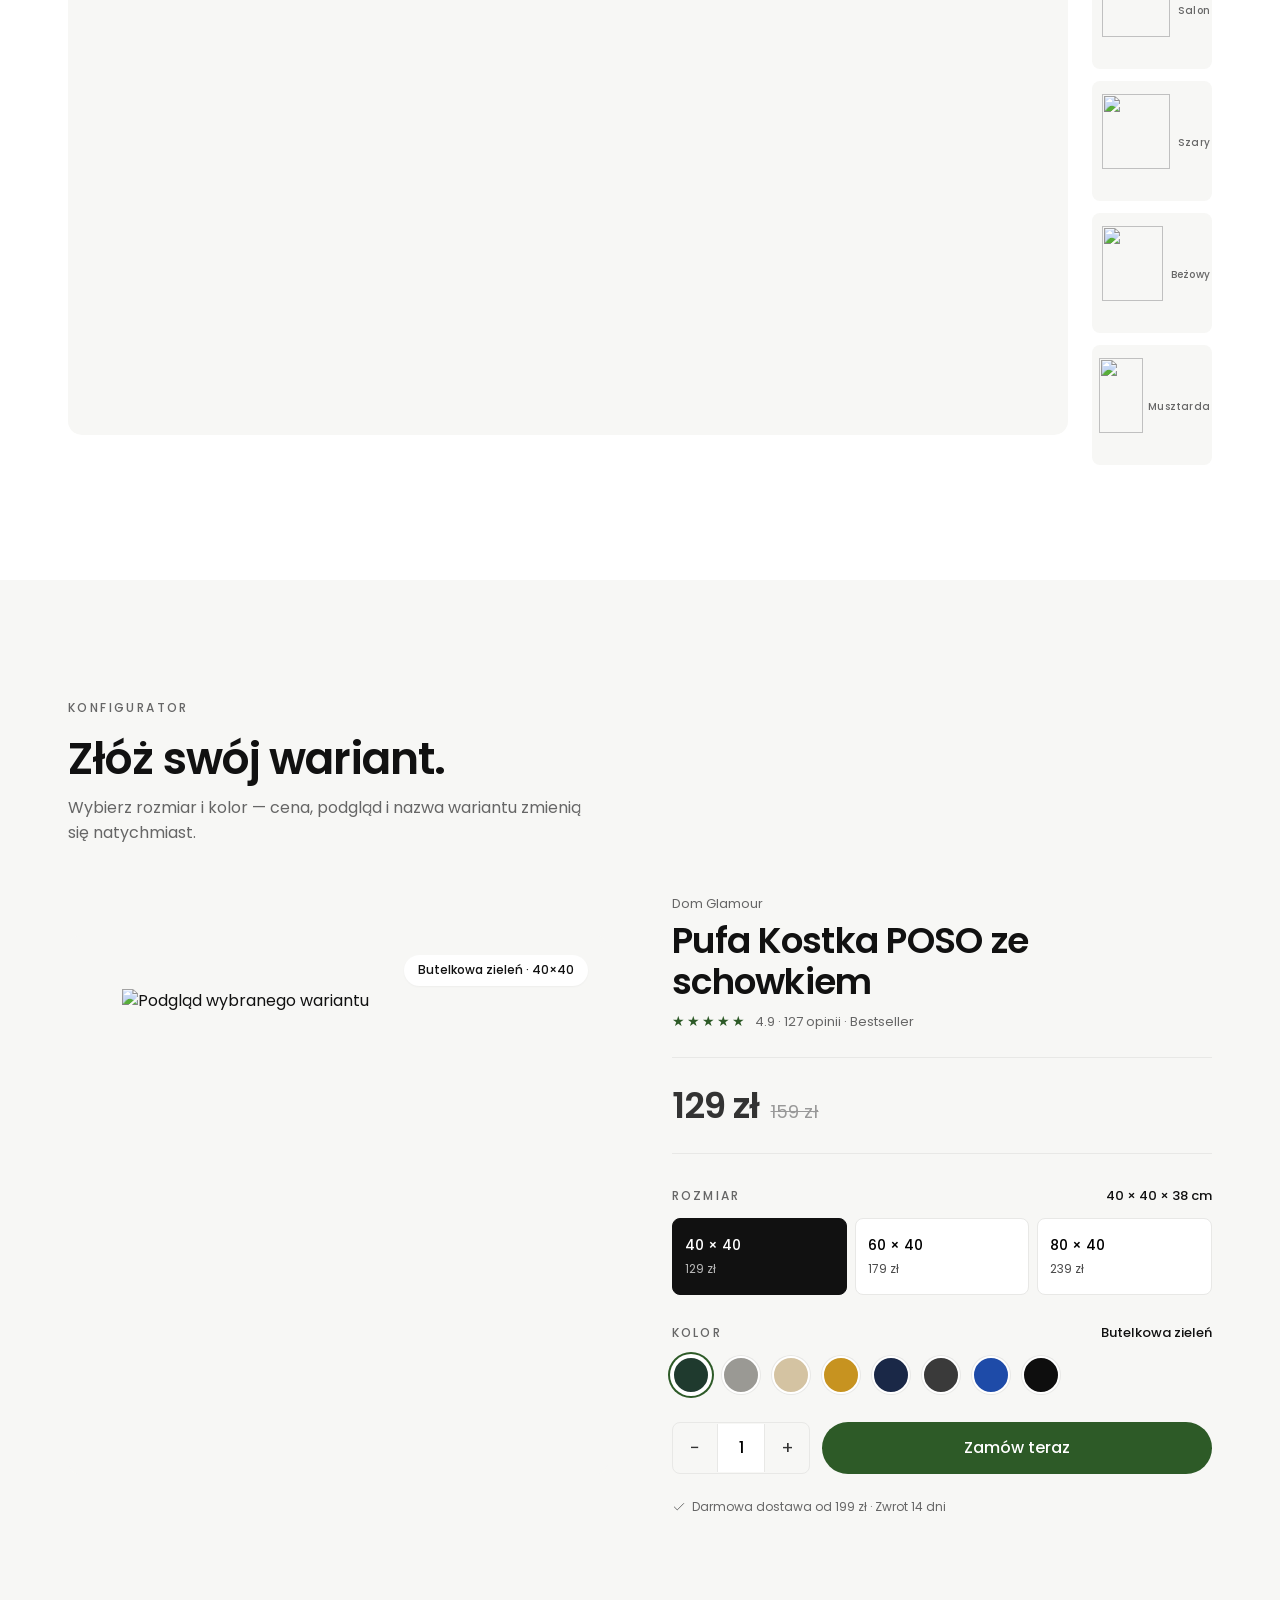
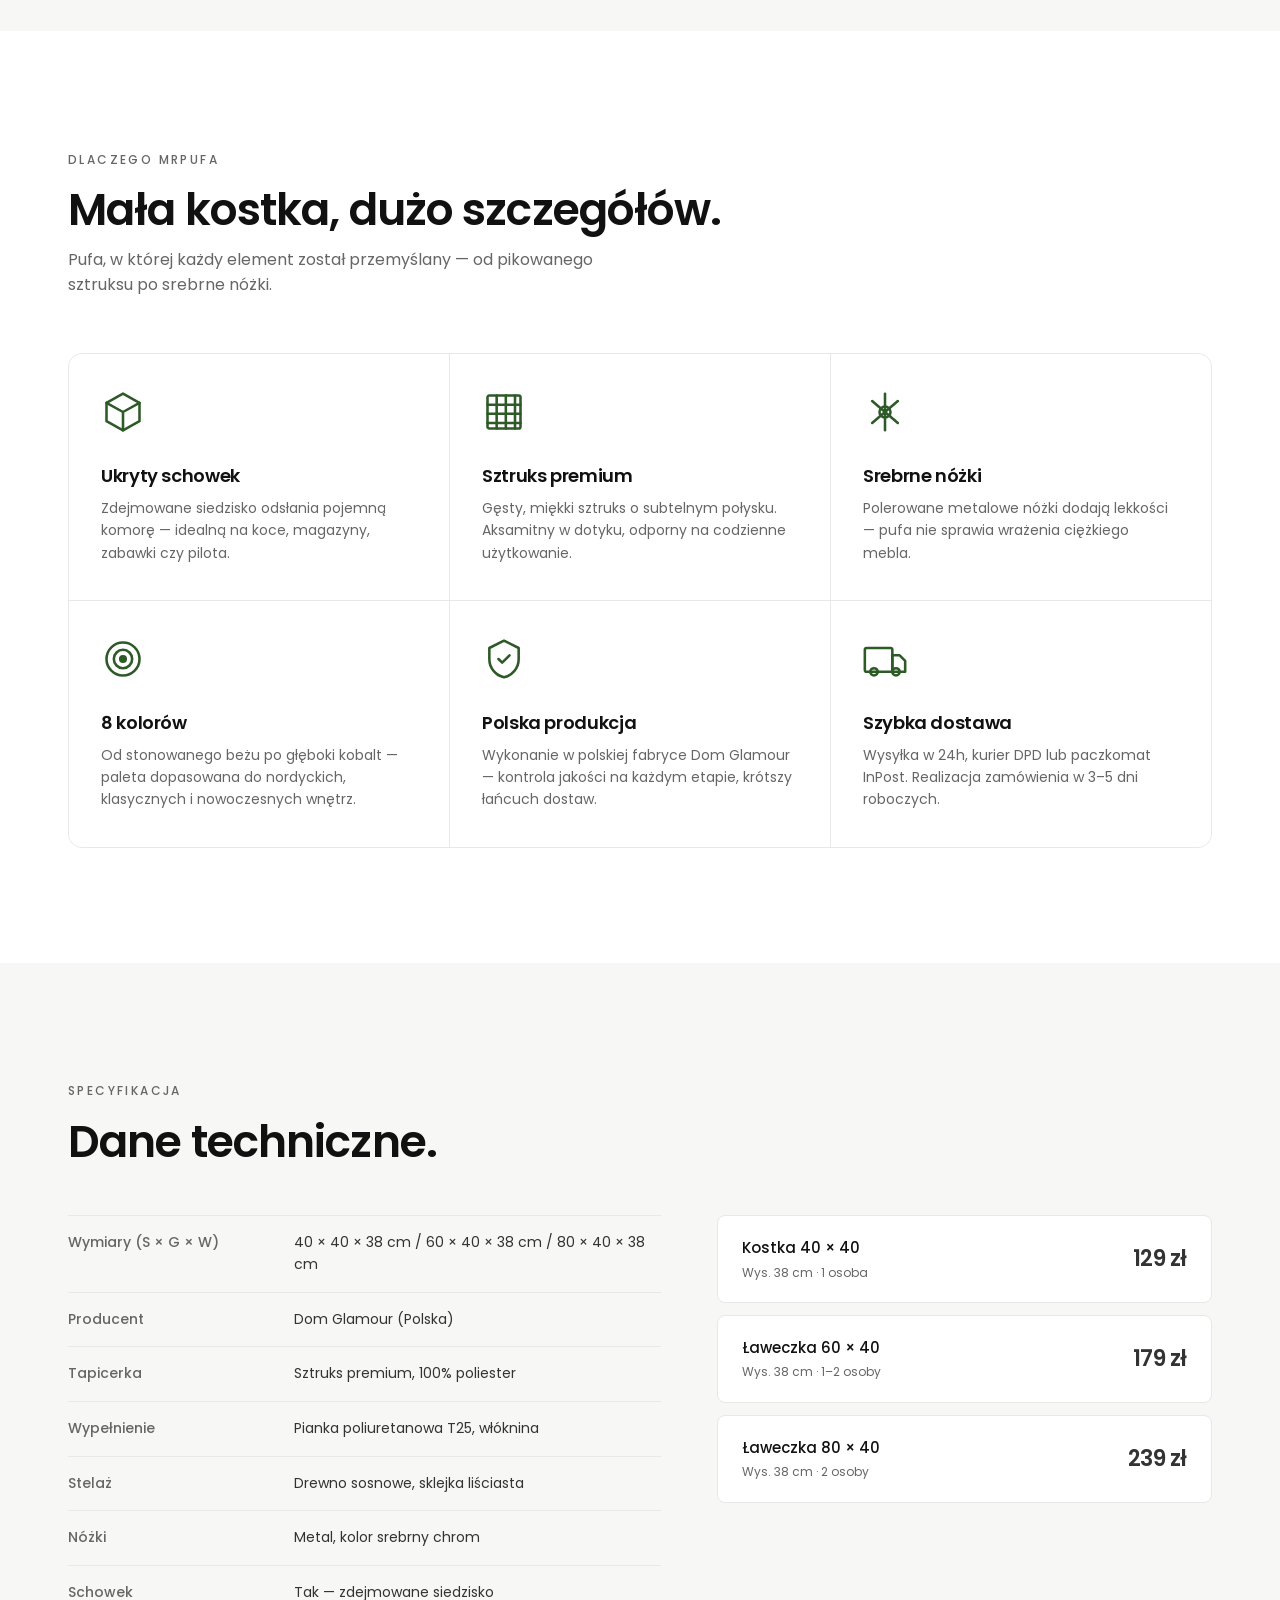
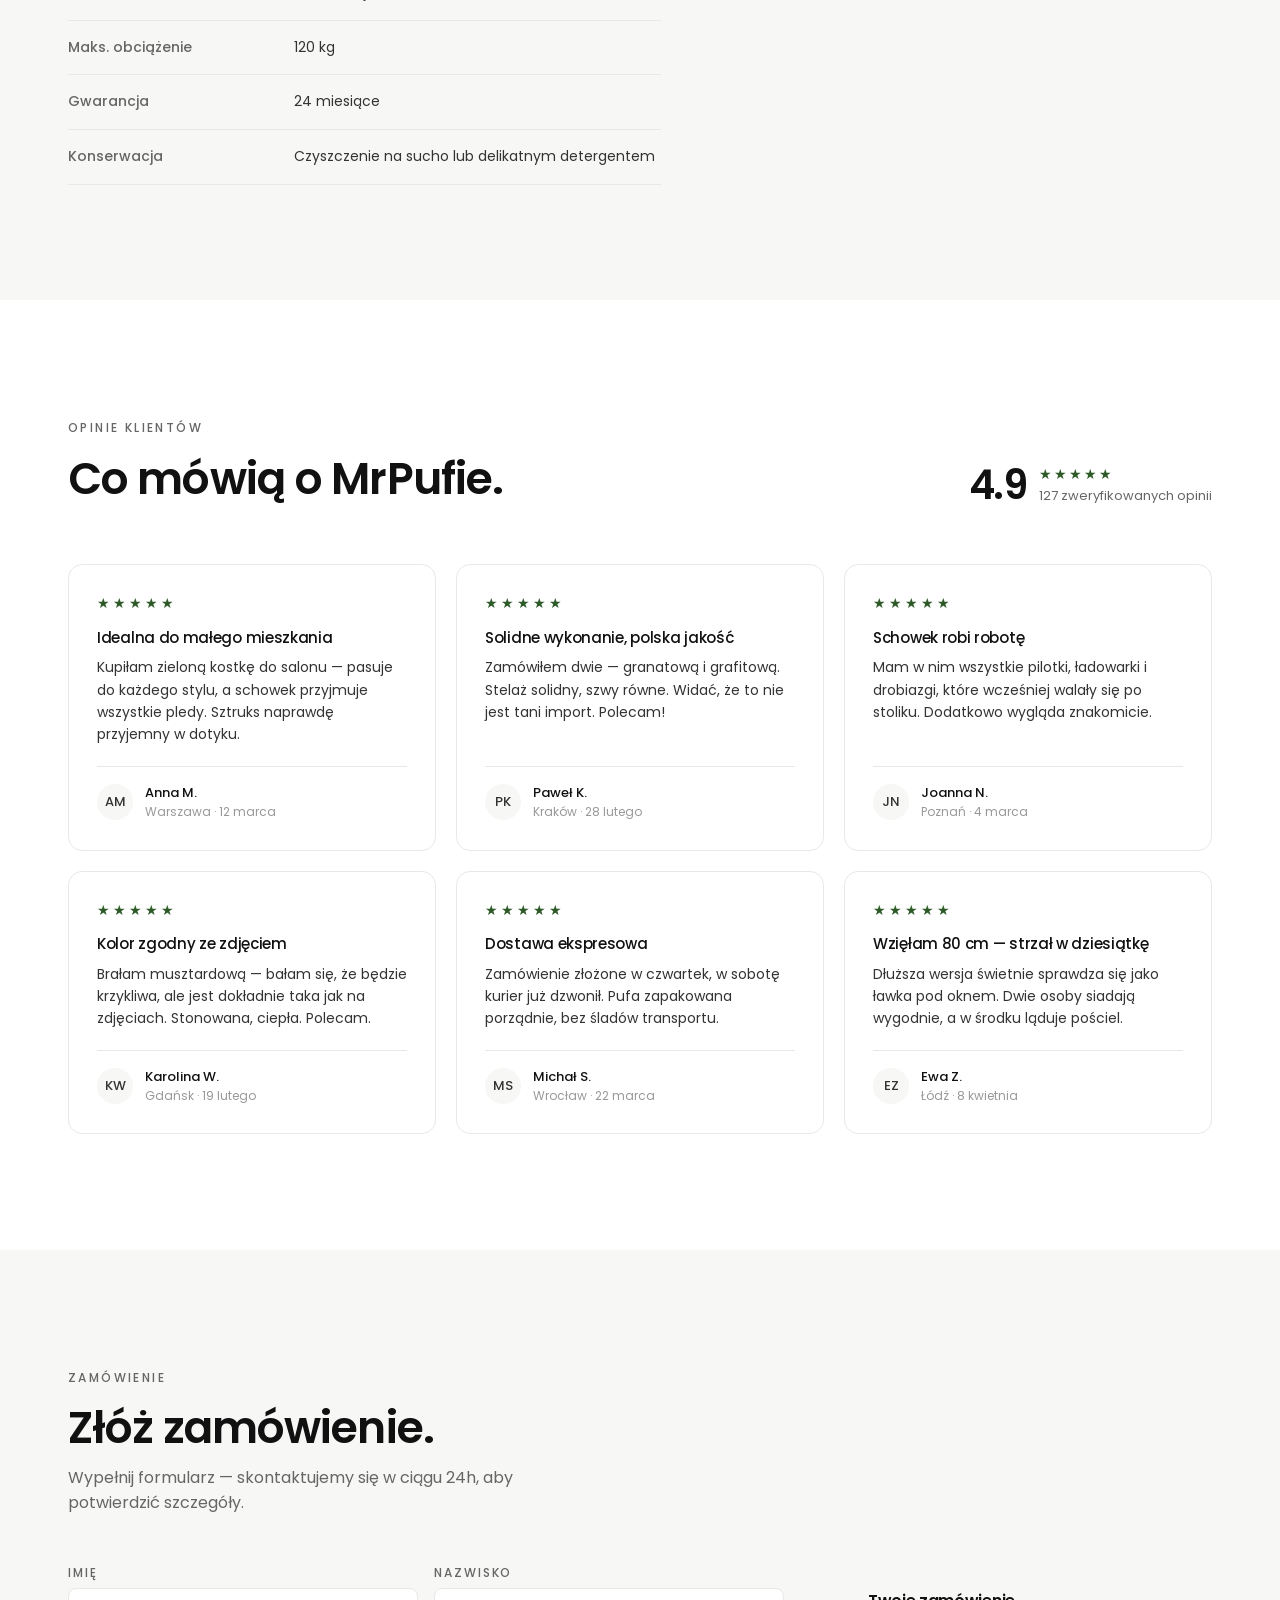
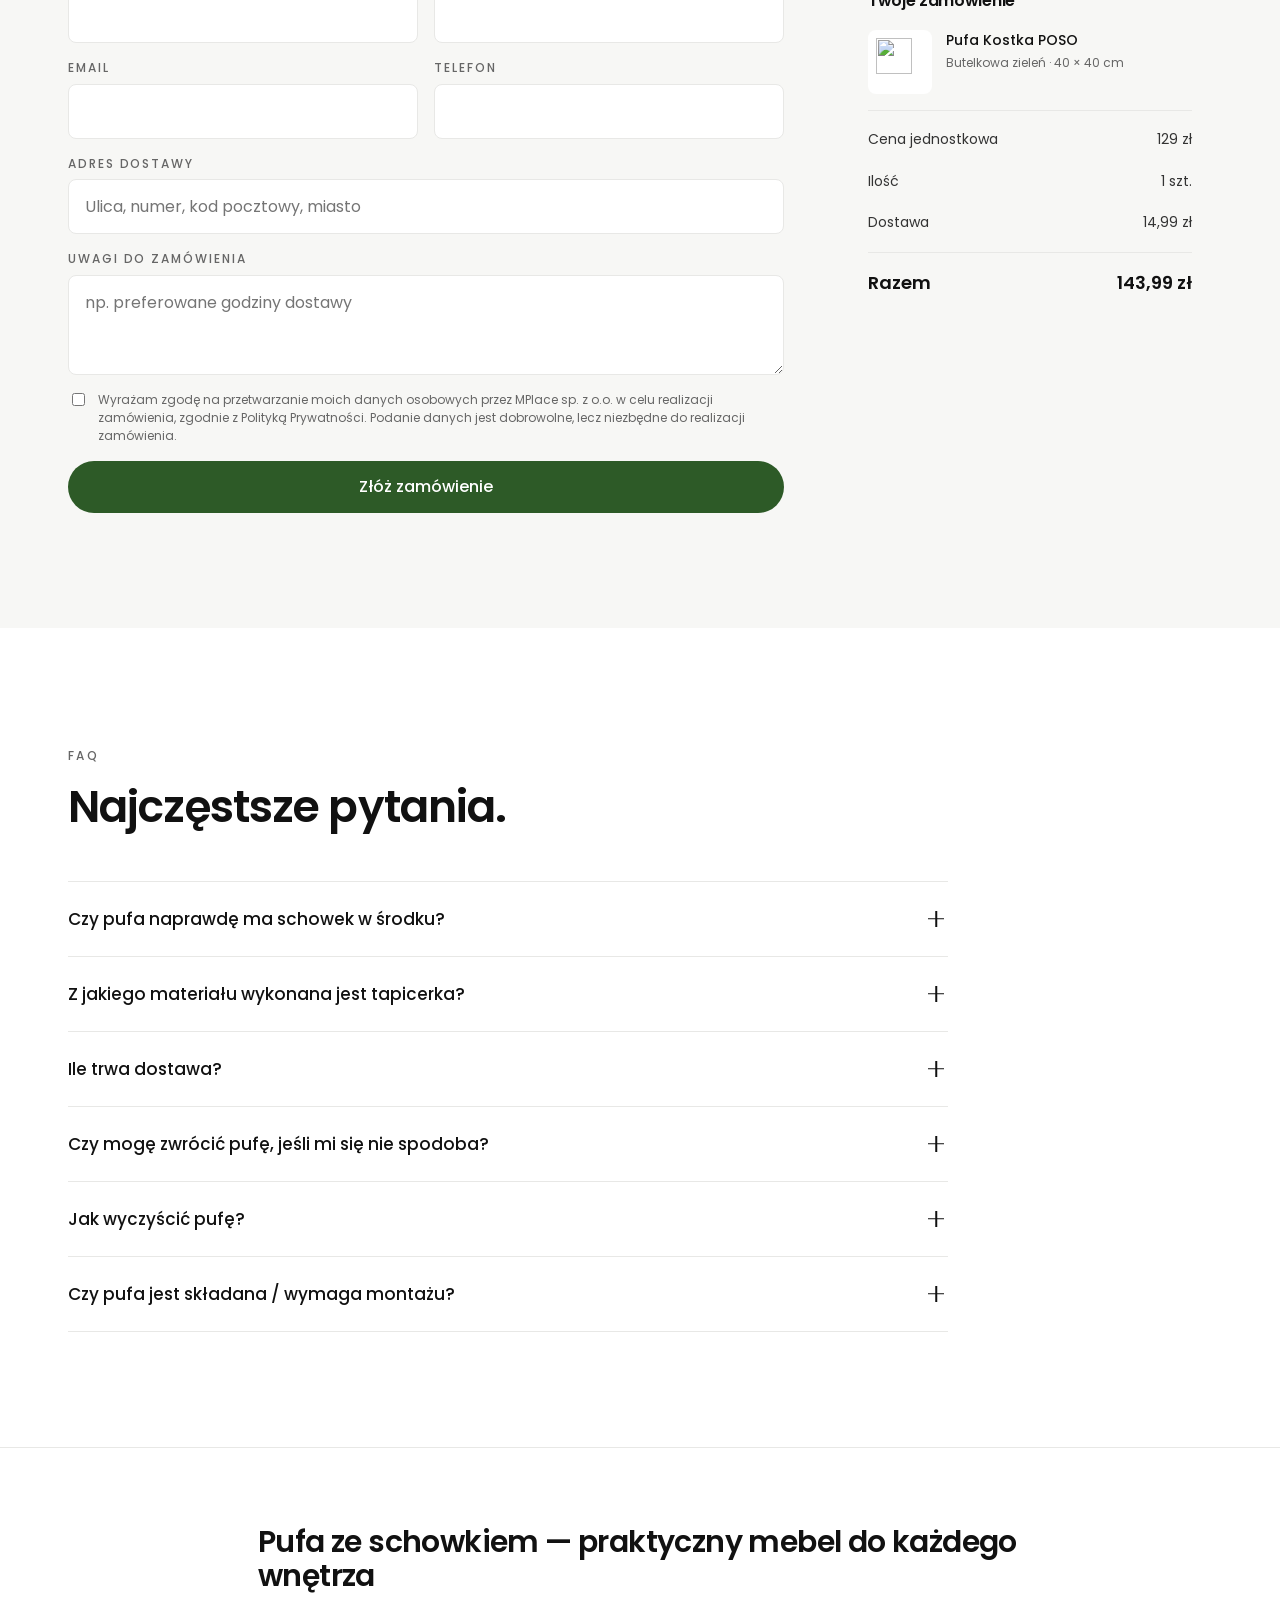
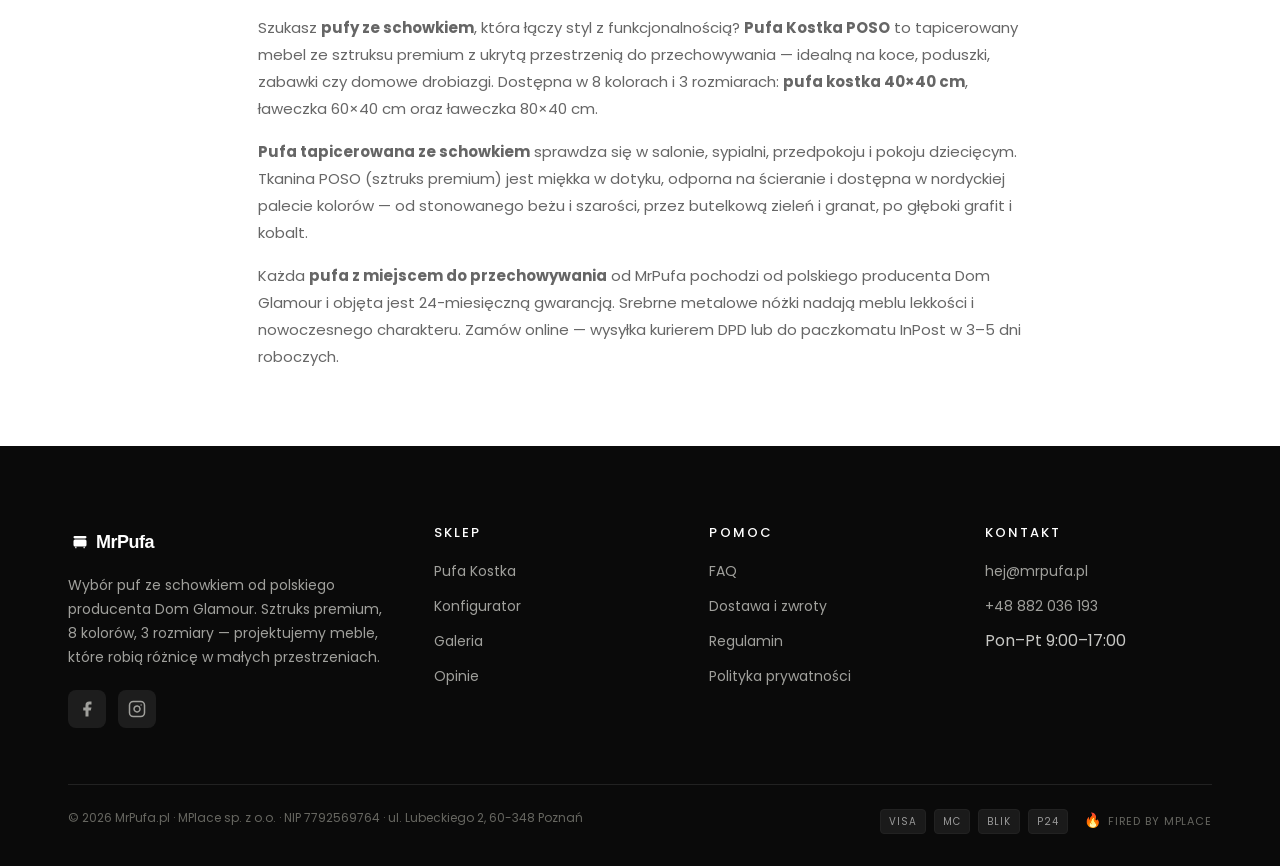
==== commit 54e7e37e: "feat: gallery — schowek as 2nd slide, labeled thumbnails, green active border Co-Authored-By: Claude" ====
--- a/index.html
+++ b/index.html
@@ -448,7 +448,19 @@
   }
   .gallery__thumb img { width: 80%; height: 80%; object-fit: contain; }
   .gallery__thumb:hover { transform: scale(1.02); }
-  .gallery__thumb.is-active { border-color: var(--ink); }
+  .gallery__thumb.is-active { border-color: var(--accent); }
+  .gallery__thumb--featured { border-color: rgba(45,90,39,.3); }
+  .gallery__thumb--featured.is-active { border-color: var(--accent); }
+  .gallery__thumb-label {
+    display: block;
+    font-size: 10px;
+    font-weight: 500;
+    color: var(--ink-3);
+    text-align: center;
+    margin-top: 4px;
+    letter-spacing: .02em;
+  }
+  .gallery__thumb--featured .gallery__thumb-label { color: var(--accent); }
   @media (max-width: 880px) {
     .gallery__layout { grid-template-columns: 1fr; }
     .gallery__thumbs {
@@ -1137,19 +1149,37 @@
     <div class="gallery__layout">
       <div class="gallery__main" id="galleryMain" aria-live="polite">
         <img src="https://upload.cdn.baselinker.com/products/5066973/7feecb02bb23c165162a5b9e753a5abe.png" alt="Pufa Kostka POSO butelkowa zieleń" class="is-active" />
+        <img src="https://upload.cdn.baselinker.com/products/5066973/1fa4c8f0bab573f4a0290e137cee4be3.png" alt="Pufa POSO z otwartym schowkiem — widok wnętrza" />
+        <img src="https://upload.cdn.baselinker.com/products/5066973/1518ac111e0e22318b65639c23cf891f.png" alt="Pufa POSO w aranżacji salonu" />
         <img src="https://upload.cdn.baselinker.com/products/5066973/c8707953fc6e20759159590abf43b13d.png" alt="Pufa Kostka POSO szara" />
         <img src="https://upload.cdn.baselinker.com/products/5066973/a309954ac89bcadb076153ec9081fdf4.png" alt="Pufa Kostka POSO beżowa" />
         <img src="https://upload.cdn.baselinker.com/products/5066973/1b60208cf4f828b841008b95e424bfc7.png" alt="Pufa Kostka POSO musztardowa" />
-        <img src="https://upload.cdn.baselinker.com/products/5066973/1fa4c8f0bab573f4a0290e137cee4be3.png" alt="Pufa z otwartym schowkiem" />
-        <img src="https://upload.cdn.baselinker.com/products/5066973/1518ac111e0e22318b65639c23cf891f.png" alt="Pufa w aranżacji salonu" />
       </div>
       <div class="gallery__thumbs" id="galleryThumbs" role="tablist">
-        <button class="gallery__thumb is-active" data-index="0" aria-label="Zielona"><img src="https://upload.cdn.baselinker.com/products/5066973/7feecb02bb23c165162a5b9e753a5abe.png" alt="" /></button>
-        <button class="gallery__thumb" data-index="1" aria-label="Szara"><img src="https://upload.cdn.baselinker.com/products/5066973/c8707953fc6e20759159590abf43b13d.png" alt="" /></button>
-        <button class="gallery__thumb" data-index="2" aria-label="Beżowa"><img src="https://upload.cdn.baselinker.com/products/5066973/a309954ac89bcadb076153ec9081fdf4.png" alt="" /></button>
-        <button class="gallery__thumb" data-index="3" aria-label="Musztardowa"><img src="https://upload.cdn.baselinker.com/products/5066973/1b60208cf4f828b841008b95e424bfc7.png" alt="" /></button>
-        <button class="gallery__thumb" data-index="4" aria-label="Schowek otwarty"><img src="https://upload.cdn.baselinker.com/products/5066973/1fa4c8f0bab573f4a0290e137cee4be3.png" alt="" /></button>
-        <button class="gallery__thumb" data-index="5" aria-label="Aranżacja salonu"><img src="https://upload.cdn.baselinker.com/products/5066973/1518ac111e0e22318b65639c23cf891f.png" alt="" /></button>
+        <button class="gallery__thumb is-active" data-index="0" aria-label="Butelkowa zieleń">
+          <img src="https://upload.cdn.baselinker.com/products/5066973/7feecb02bb23c165162a5b9e753a5abe.png" alt="" />
+          <span class="gallery__thumb-label">Kolor</span>
+        </button>
+        <button class="gallery__thumb gallery__thumb--featured" data-index="1" aria-label="Schowek otwarty">
+          <img src="https://upload.cdn.baselinker.com/products/5066973/1fa4c8f0bab573f4a0290e137cee4be3.png" alt="" />
+          <span class="gallery__thumb-label">Schowek</span>
+        </button>
+        <button class="gallery__thumb" data-index="2" aria-label="Aranżacja salonu">
+          <img src="https://upload.cdn.baselinker.com/products/5066973/1518ac111e0e22318b65639c23cf891f.png" alt="" />
+          <span class="gallery__thumb-label">Salon</span>
+        </button>
+        <button class="gallery__thumb" data-index="3" aria-label="Szara">
+          <img src="https://upload.cdn.baselinker.com/products/5066973/c8707953fc6e20759159590abf43b13d.png" alt="" />
+          <span class="gallery__thumb-label">Szary</span>
+        </button>
+        <button class="gallery__thumb" data-index="4" aria-label="Beżowa">
+          <img src="https://upload.cdn.baselinker.com/products/5066973/a309954ac89bcadb076153ec9081fdf4.png" alt="" />
+          <span class="gallery__thumb-label">Beżowy</span>
+        </button>
+        <button class="gallery__thumb" data-index="5" aria-label="Musztardowa">
+          <img src="https://upload.cdn.baselinker.com/products/5066973/1b60208cf4f828b841008b95e424bfc7.png" alt="" />
+          <span class="gallery__thumb-label">Musztarda</span>
+        </button>
       </div>
     </div>
   </div>
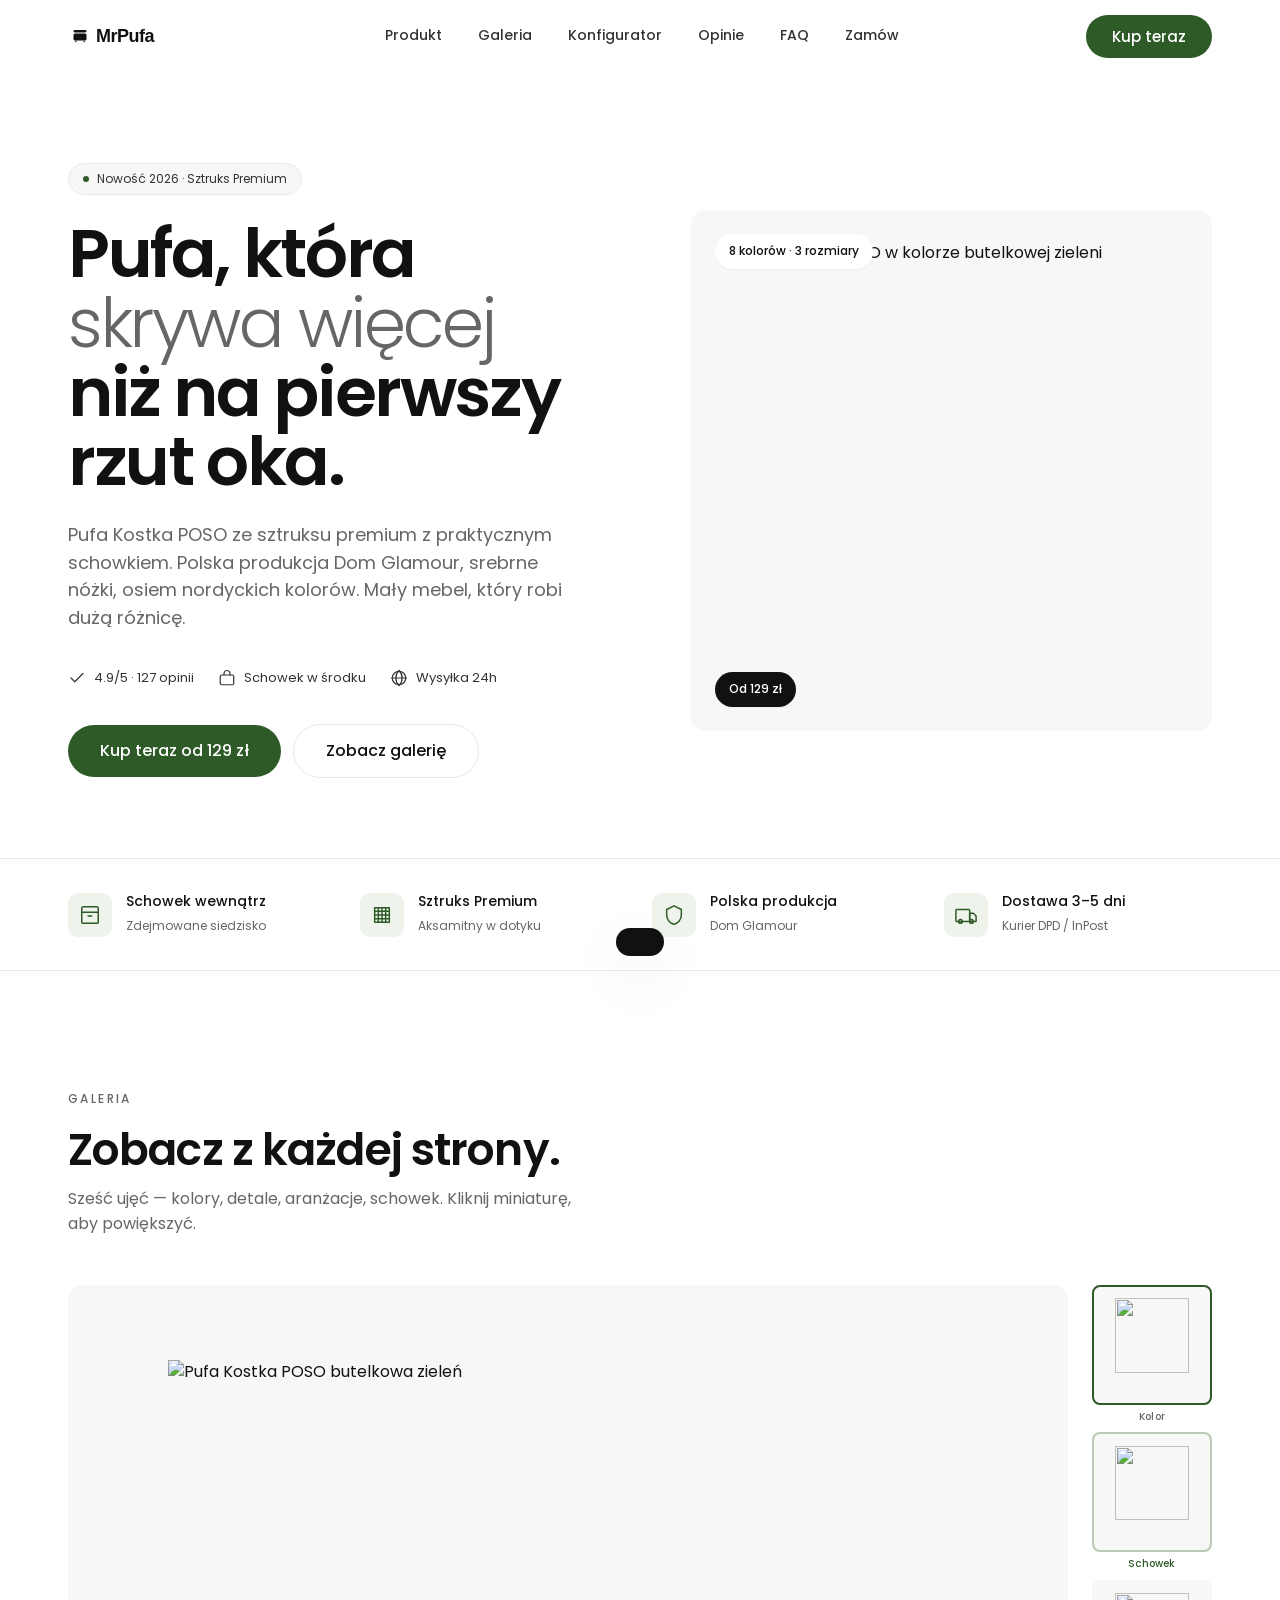
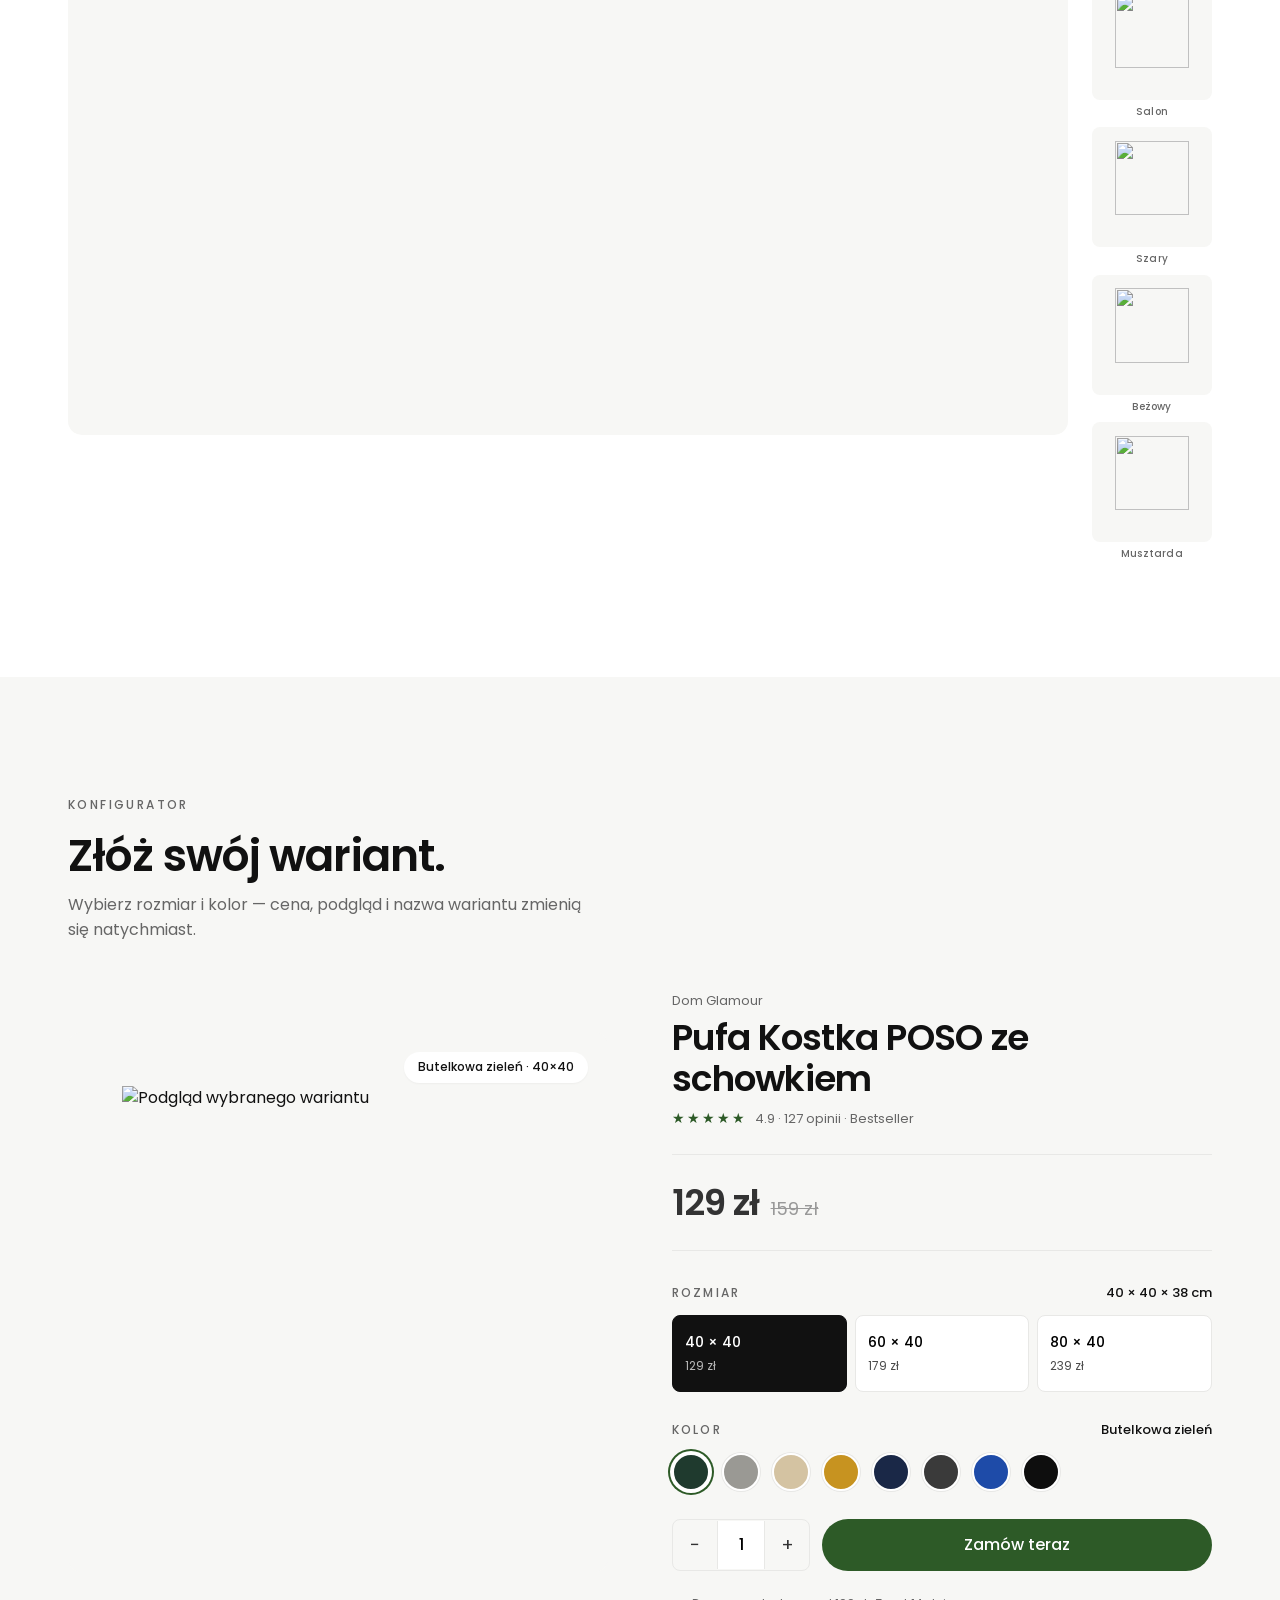
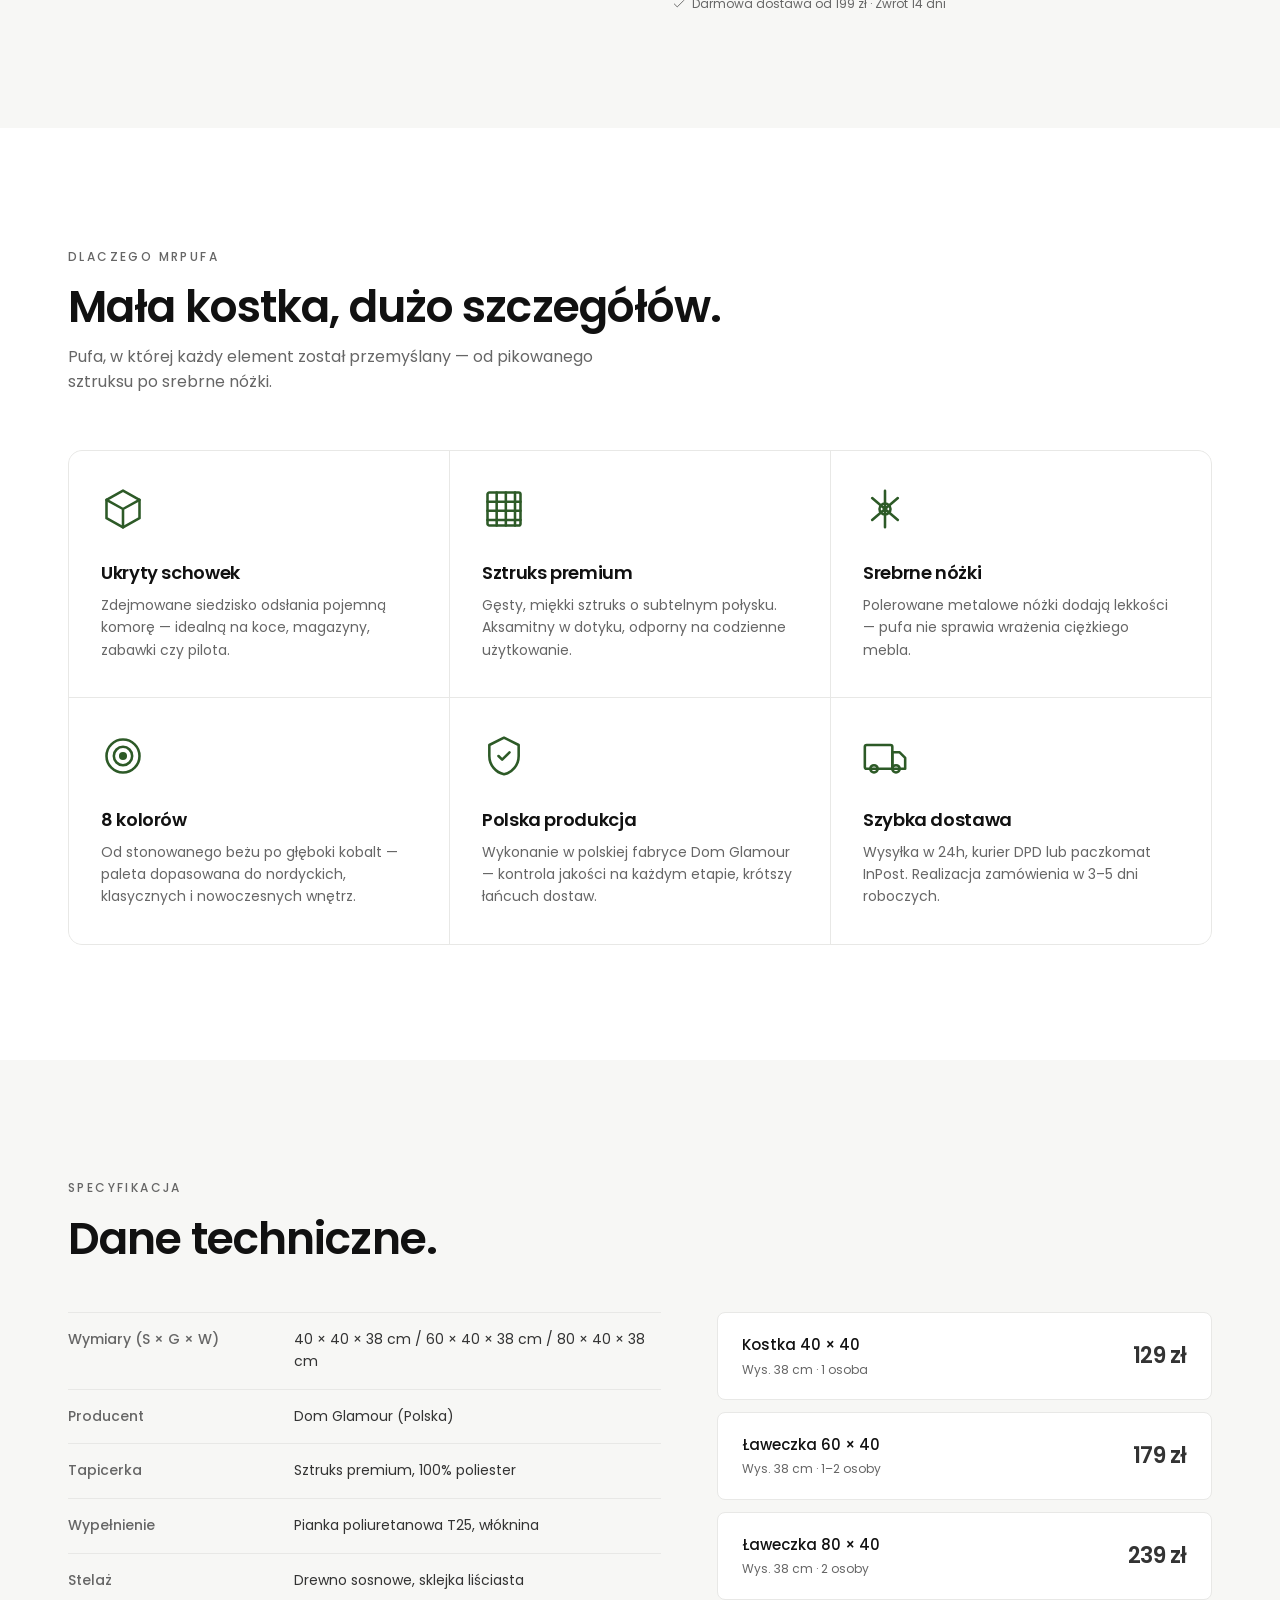
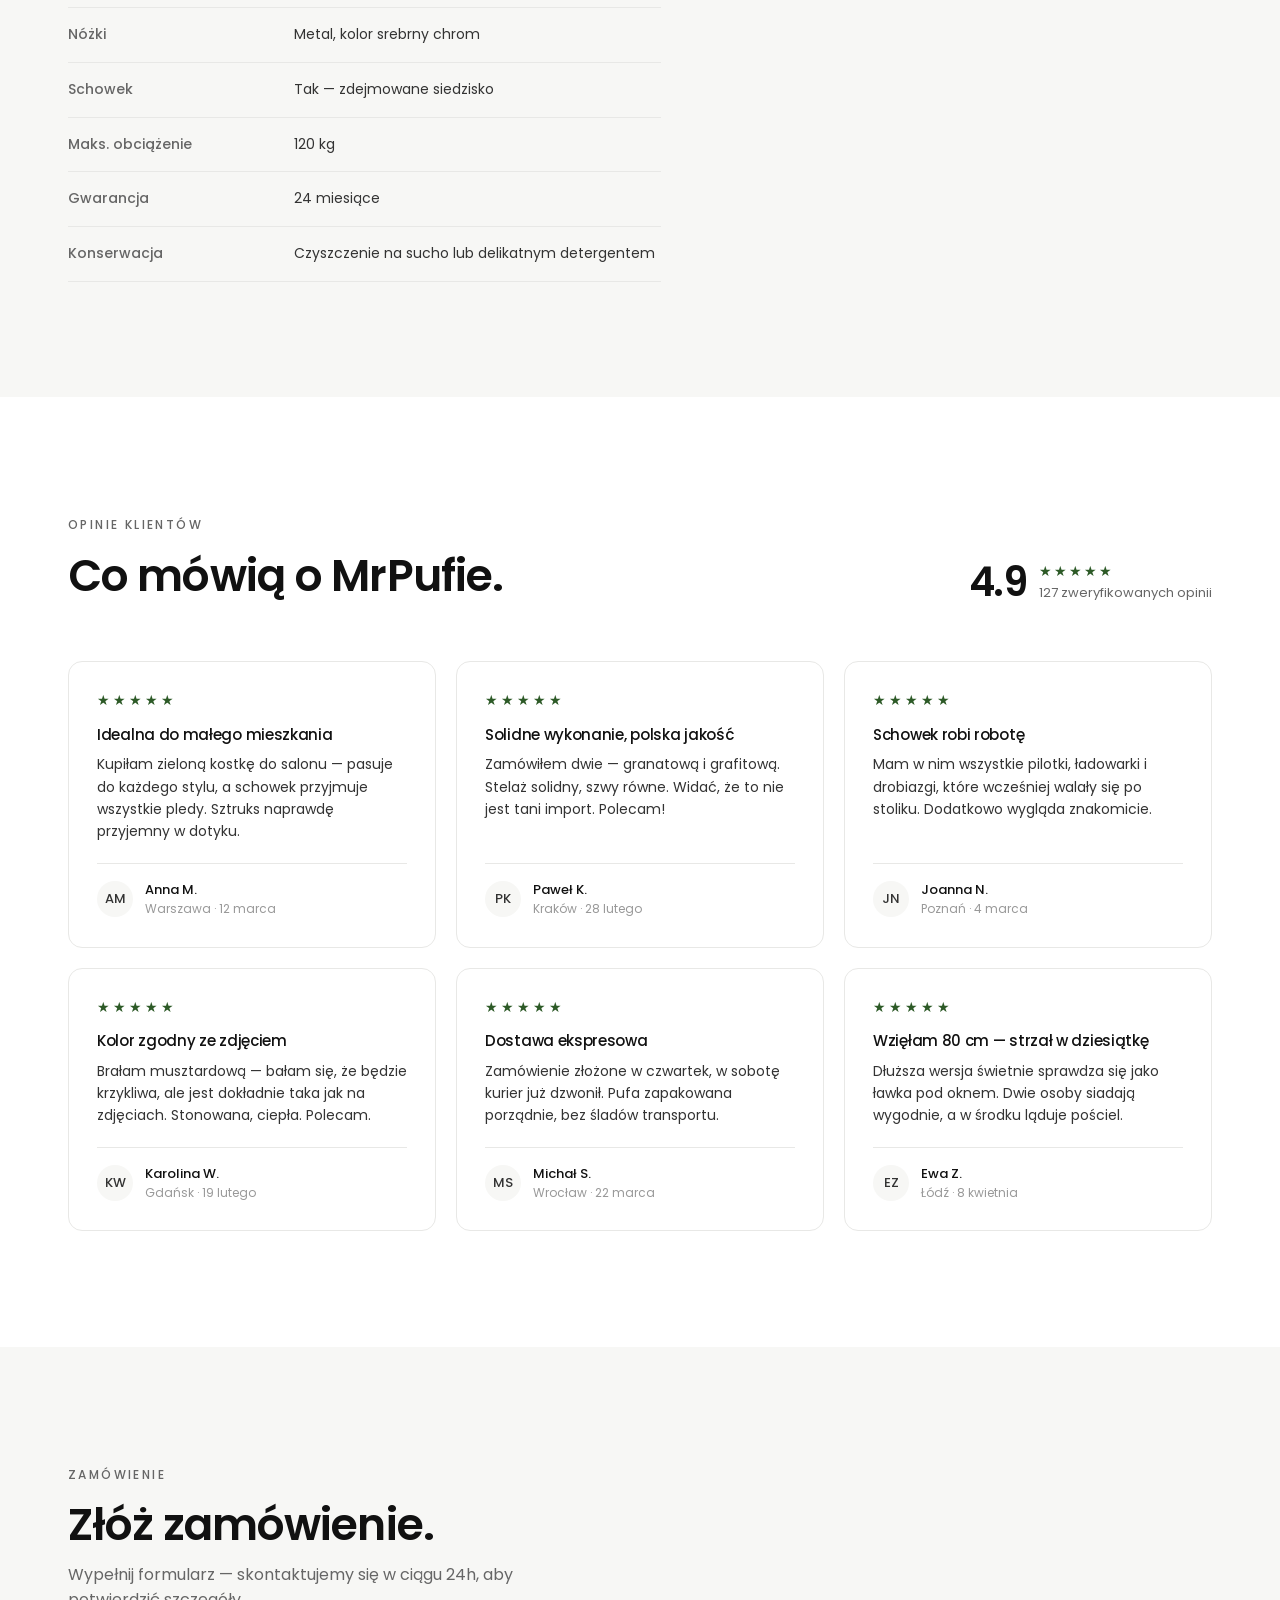
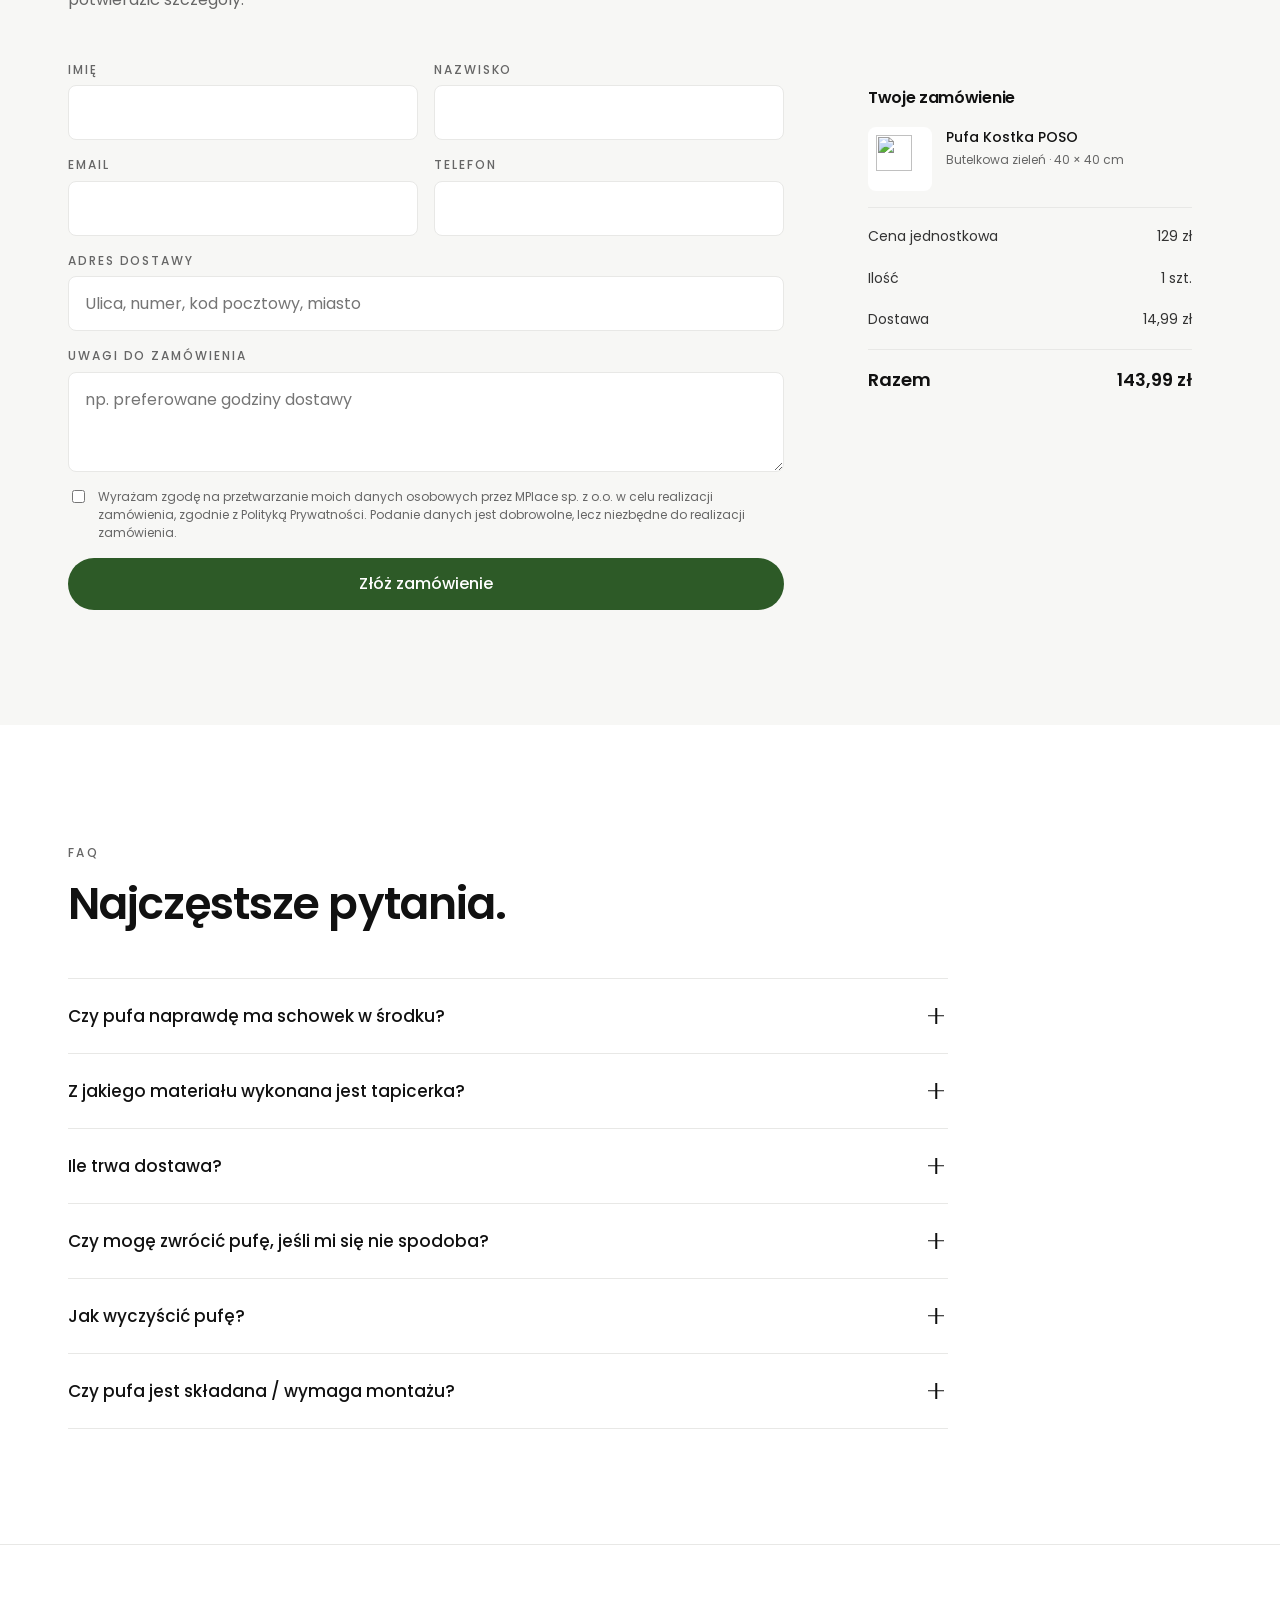
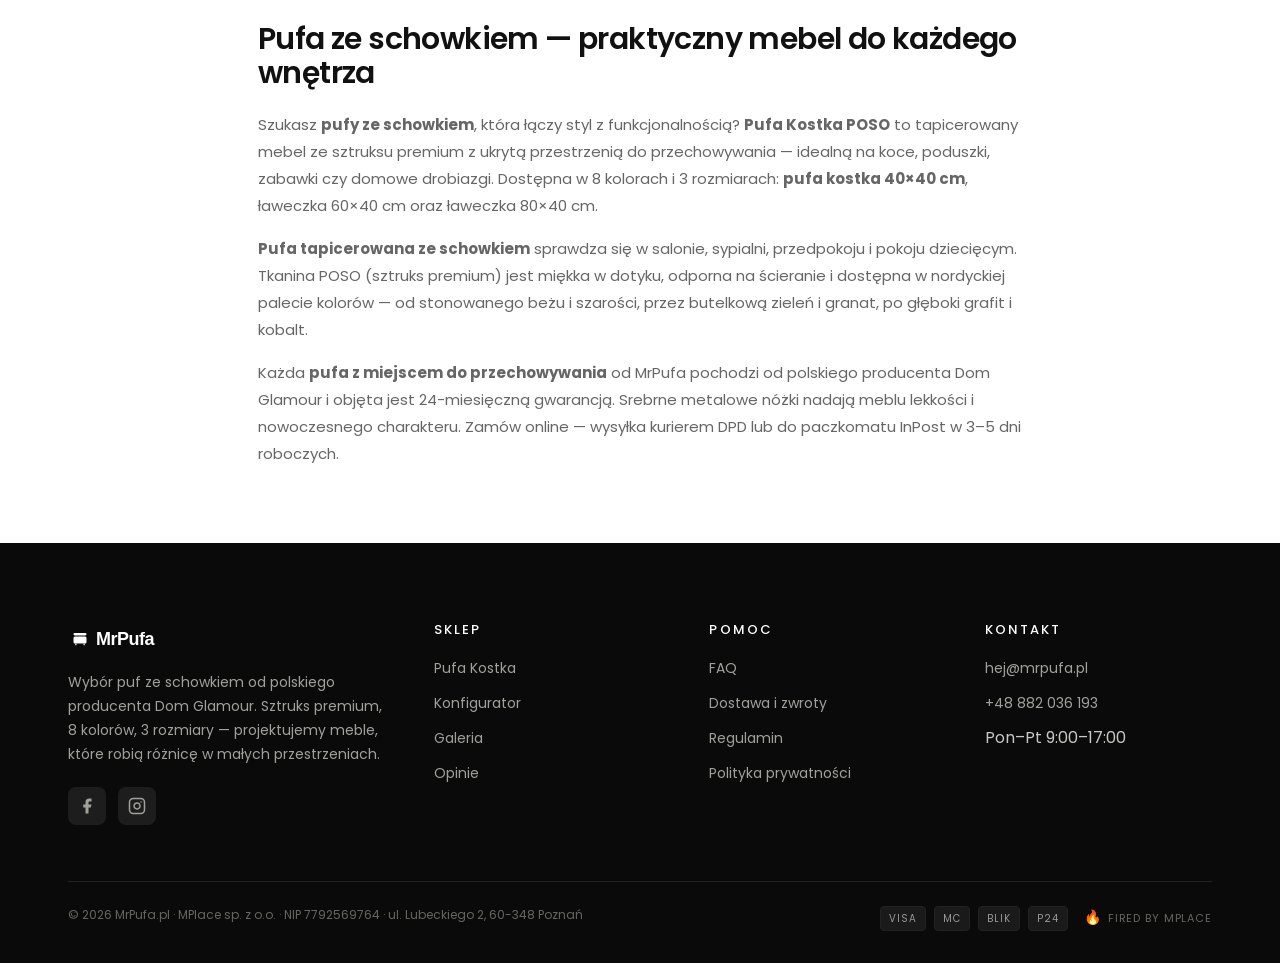
==== commit ad2a8d1c: "fix: gallery thumbs — wrap+label outside button, hide labels on mobile Co-Authored-By: Claude Sonnet" ====
--- a/index.html
+++ b/index.html
@@ -434,12 +434,17 @@
   }
   .gallery__main img.is-active { opacity: 1; position: relative; }
   .gallery__thumbs {
-    display: flex; flex-direction: column; gap: 12px;
+    display: flex; flex-direction: column; gap: 8px;
+  }
+  .gallery__thumb-wrap {
+    display: flex; flex-direction: column; align-items: center; gap: 4px;
+    flex-shrink: 0;
   }
   .gallery__thumb {
     background: var(--bg-soft);
     border-radius: var(--radius);
     aspect-ratio: 1;
+    width: 100%;
     overflow: hidden;
     display: flex; align-items: center; justify-content: center;
     border: 2px solid transparent;
@@ -452,23 +457,21 @@
   .gallery__thumb--featured { border-color: rgba(45,90,39,.3); }
   .gallery__thumb--featured.is-active { border-color: var(--accent); }
   .gallery__thumb-label {
-    display: block;
-    font-size: 10px;
-    font-weight: 500;
-    color: var(--ink-3);
-    text-align: center;
-    margin-top: 4px;
-    letter-spacing: .02em;
-  }
-  .gallery__thumb--featured .gallery__thumb-label { color: var(--accent); }
+    font-size: 10px; font-weight: 500;
+    color: var(--ink-3); text-align: center;
+    letter-spacing: .02em; white-space: nowrap;
+  }
+  .gallery__thumb-wrap:has(.gallery__thumb--featured) .gallery__thumb-label { color: var(--accent); }
   @media (max-width: 880px) {
     .gallery__layout { grid-template-columns: 1fr; }
     .gallery__thumbs {
       flex-direction: row;
       overflow-x: auto;
       padding-bottom: 4px;
+      gap: 10px;
     }
-    .gallery__thumb { width: 88px; flex-shrink: 0; }
+    .gallery__thumb-wrap { width: 76px; }
+    .gallery__thumb-label { display: none; }
   }
 
   /* ============ CONFIGURATOR ============ */
@@ -1156,30 +1159,30 @@
         <img src="https://upload.cdn.baselinker.com/products/5066973/1b60208cf4f828b841008b95e424bfc7.png" alt="Pufa Kostka POSO musztardowa" />
       </div>
       <div class="gallery__thumbs" id="galleryThumbs" role="tablist">
-        <button class="gallery__thumb is-active" data-index="0" aria-label="Butelkowa zieleń">
-          <img src="https://upload.cdn.baselinker.com/products/5066973/7feecb02bb23c165162a5b9e753a5abe.png" alt="" />
+        <div class="gallery__thumb-wrap">
+          <button class="gallery__thumb is-active" data-index="0" aria-label="Butelkowa zieleń"><img src="https://upload.cdn.baselinker.com/products/5066973/7feecb02bb23c165162a5b9e753a5abe.png" alt="" /></button>
           <span class="gallery__thumb-label">Kolor</span>
-        </button>
-        <button class="gallery__thumb gallery__thumb--featured" data-index="1" aria-label="Schowek otwarty">
-          <img src="https://upload.cdn.baselinker.com/products/5066973/1fa4c8f0bab573f4a0290e137cee4be3.png" alt="" />
-          <span class="gallery__thumb-label">Schowek</span>
-        </button>
-        <button class="gallery__thumb" data-index="2" aria-label="Aranżacja salonu">
-          <img src="https://upload.cdn.baselinker.com/products/5066973/1518ac111e0e22318b65639c23cf891f.png" alt="" />
+        </div>
+        <div class="gallery__thumb-wrap">
+          <button class="gallery__thumb gallery__thumb--featured" data-index="1" aria-label="Schowek otwarty"><img src="https://upload.cdn.baselinker.com/products/5066973/1fa4c8f0bab573f4a0290e137cee4be3.png" alt="" /></button>
+          <span class="gallery__thumb-label" style="color:var(--accent)">Schowek</span>
+        </div>
+        <div class="gallery__thumb-wrap">
+          <button class="gallery__thumb" data-index="2" aria-label="Aranżacja salonu"><img src="https://upload.cdn.baselinker.com/products/5066973/1518ac111e0e22318b65639c23cf891f.png" alt="" /></button>
           <span class="gallery__thumb-label">Salon</span>
-        </button>
-        <button class="gallery__thumb" data-index="3" aria-label="Szara">
-          <img src="https://upload.cdn.baselinker.com/products/5066973/c8707953fc6e20759159590abf43b13d.png" alt="" />
+        </div>
+        <div class="gallery__thumb-wrap">
+          <button class="gallery__thumb" data-index="3" aria-label="Szara"><img src="https://upload.cdn.baselinker.com/products/5066973/c8707953fc6e20759159590abf43b13d.png" alt="" /></button>
           <span class="gallery__thumb-label">Szary</span>
-        </button>
-        <button class="gallery__thumb" data-index="4" aria-label="Beżowa">
-          <img src="https://upload.cdn.baselinker.com/products/5066973/a309954ac89bcadb076153ec9081fdf4.png" alt="" />
+        </div>
+        <div class="gallery__thumb-wrap">
+          <button class="gallery__thumb" data-index="4" aria-label="Beżowa"><img src="https://upload.cdn.baselinker.com/products/5066973/a309954ac89bcadb076153ec9081fdf4.png" alt="" /></button>
           <span class="gallery__thumb-label">Beżowy</span>
-        </button>
-        <button class="gallery__thumb" data-index="5" aria-label="Musztardowa">
-          <img src="https://upload.cdn.baselinker.com/products/5066973/1b60208cf4f828b841008b95e424bfc7.png" alt="" />
+        </div>
+        <div class="gallery__thumb-wrap">
+          <button class="gallery__thumb" data-index="5" aria-label="Musztardowa"><img src="https://upload.cdn.baselinker.com/products/5066973/1b60208cf4f828b841008b95e424bfc7.png" alt="" /></button>
           <span class="gallery__thumb-label">Musztarda</span>
-        </button>
+        </div>
       </div>
     </div>
   </div>
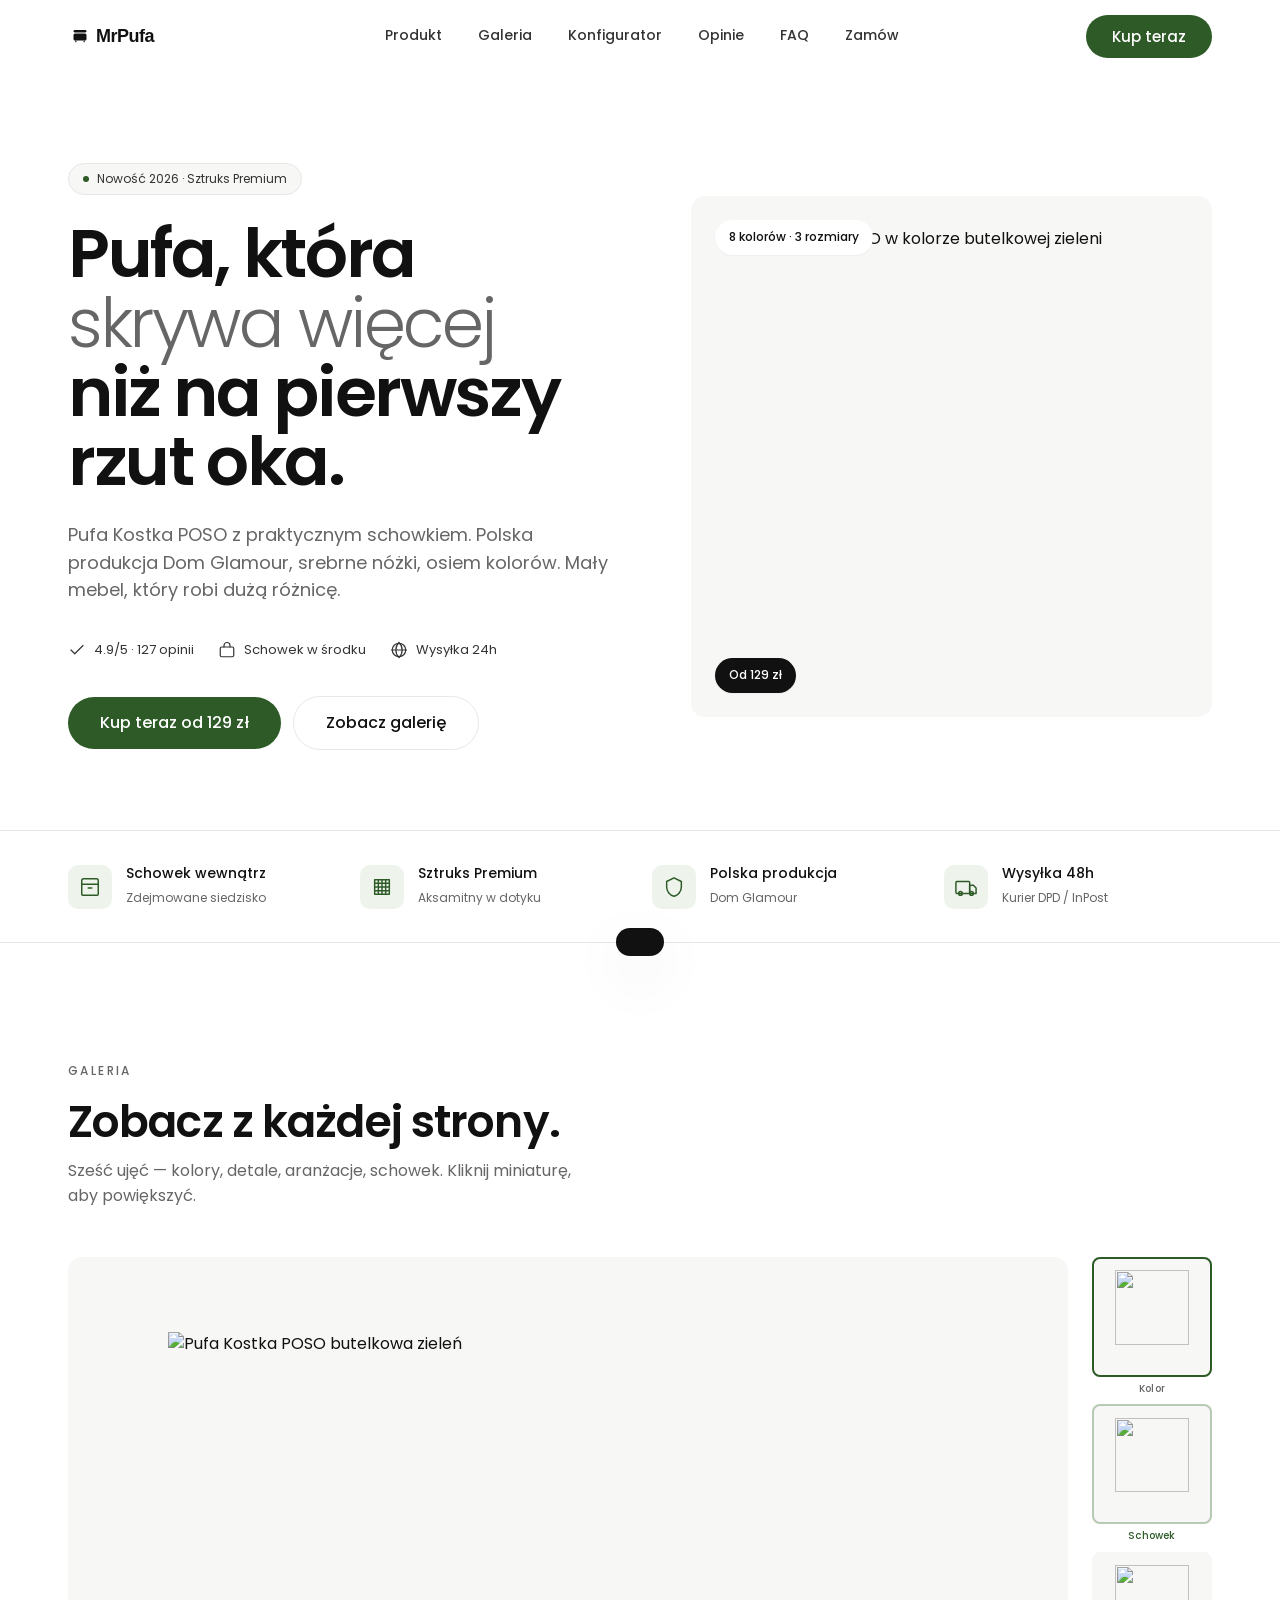
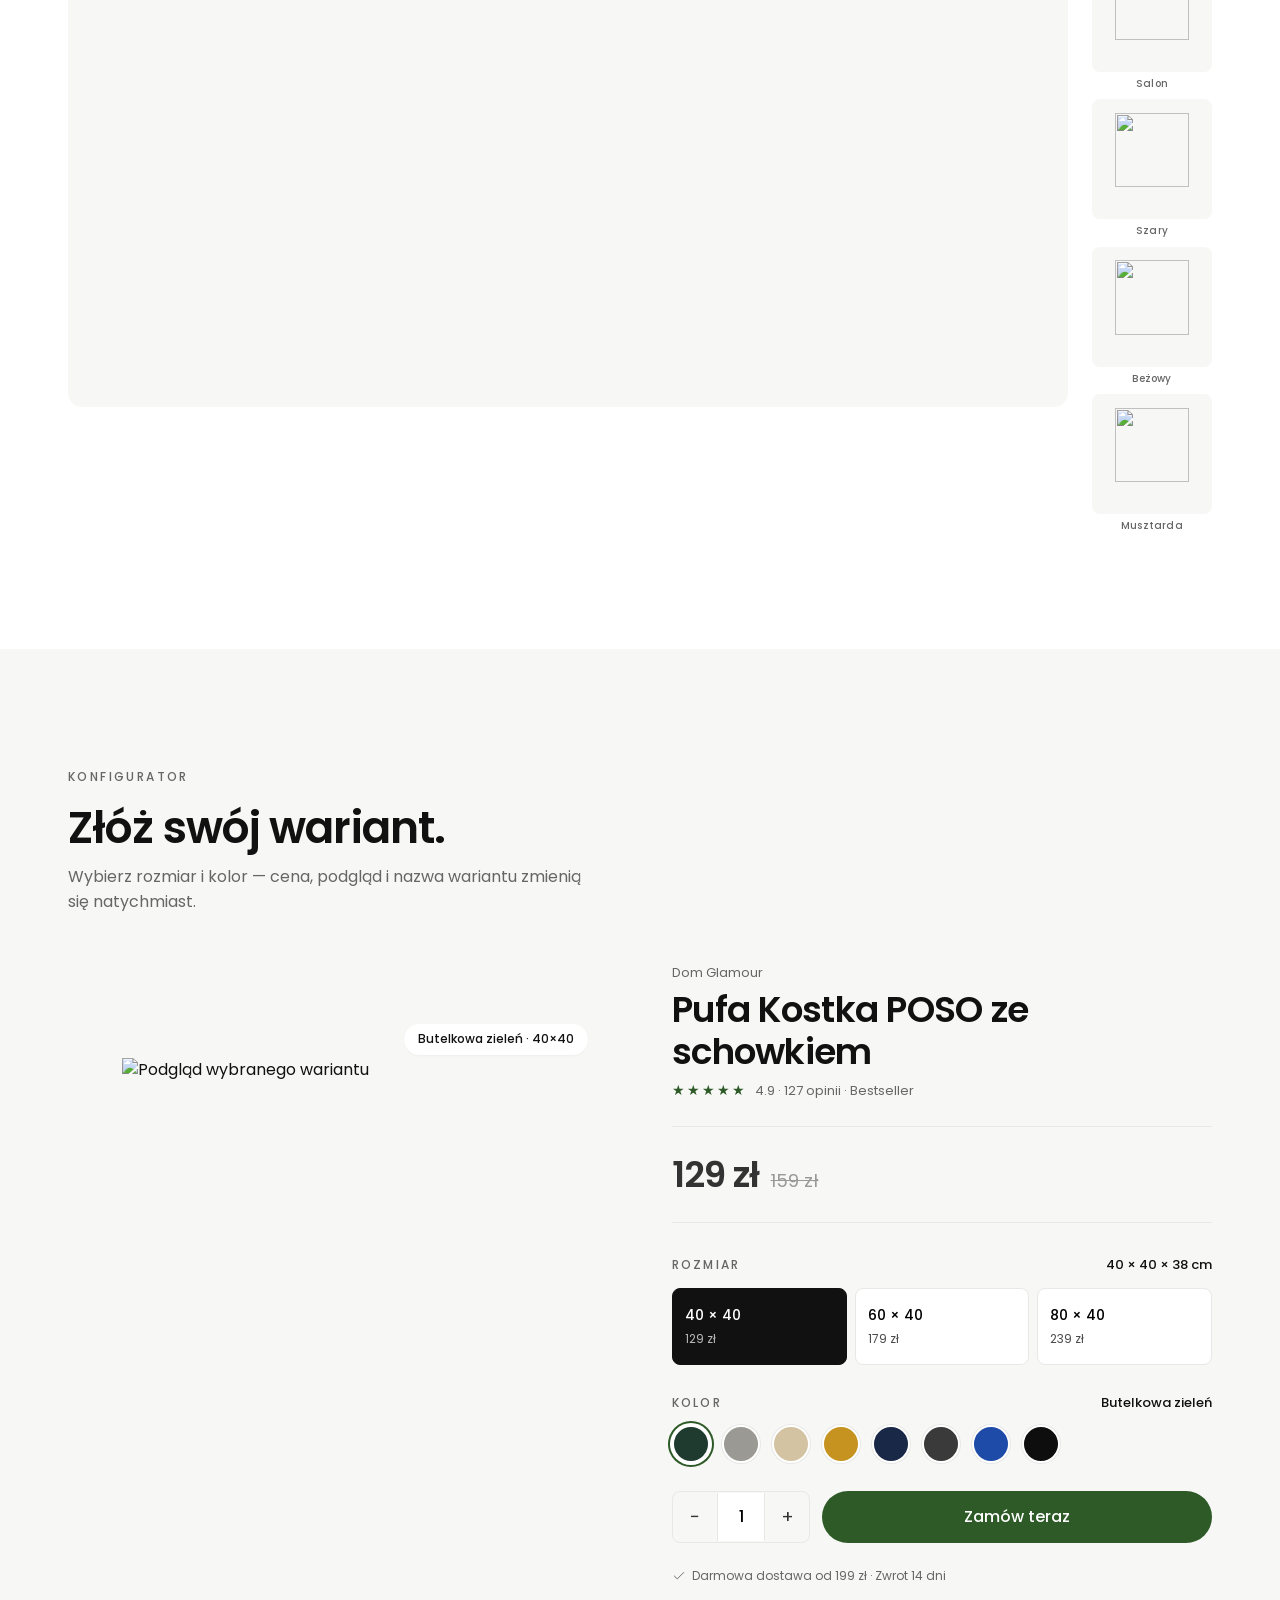
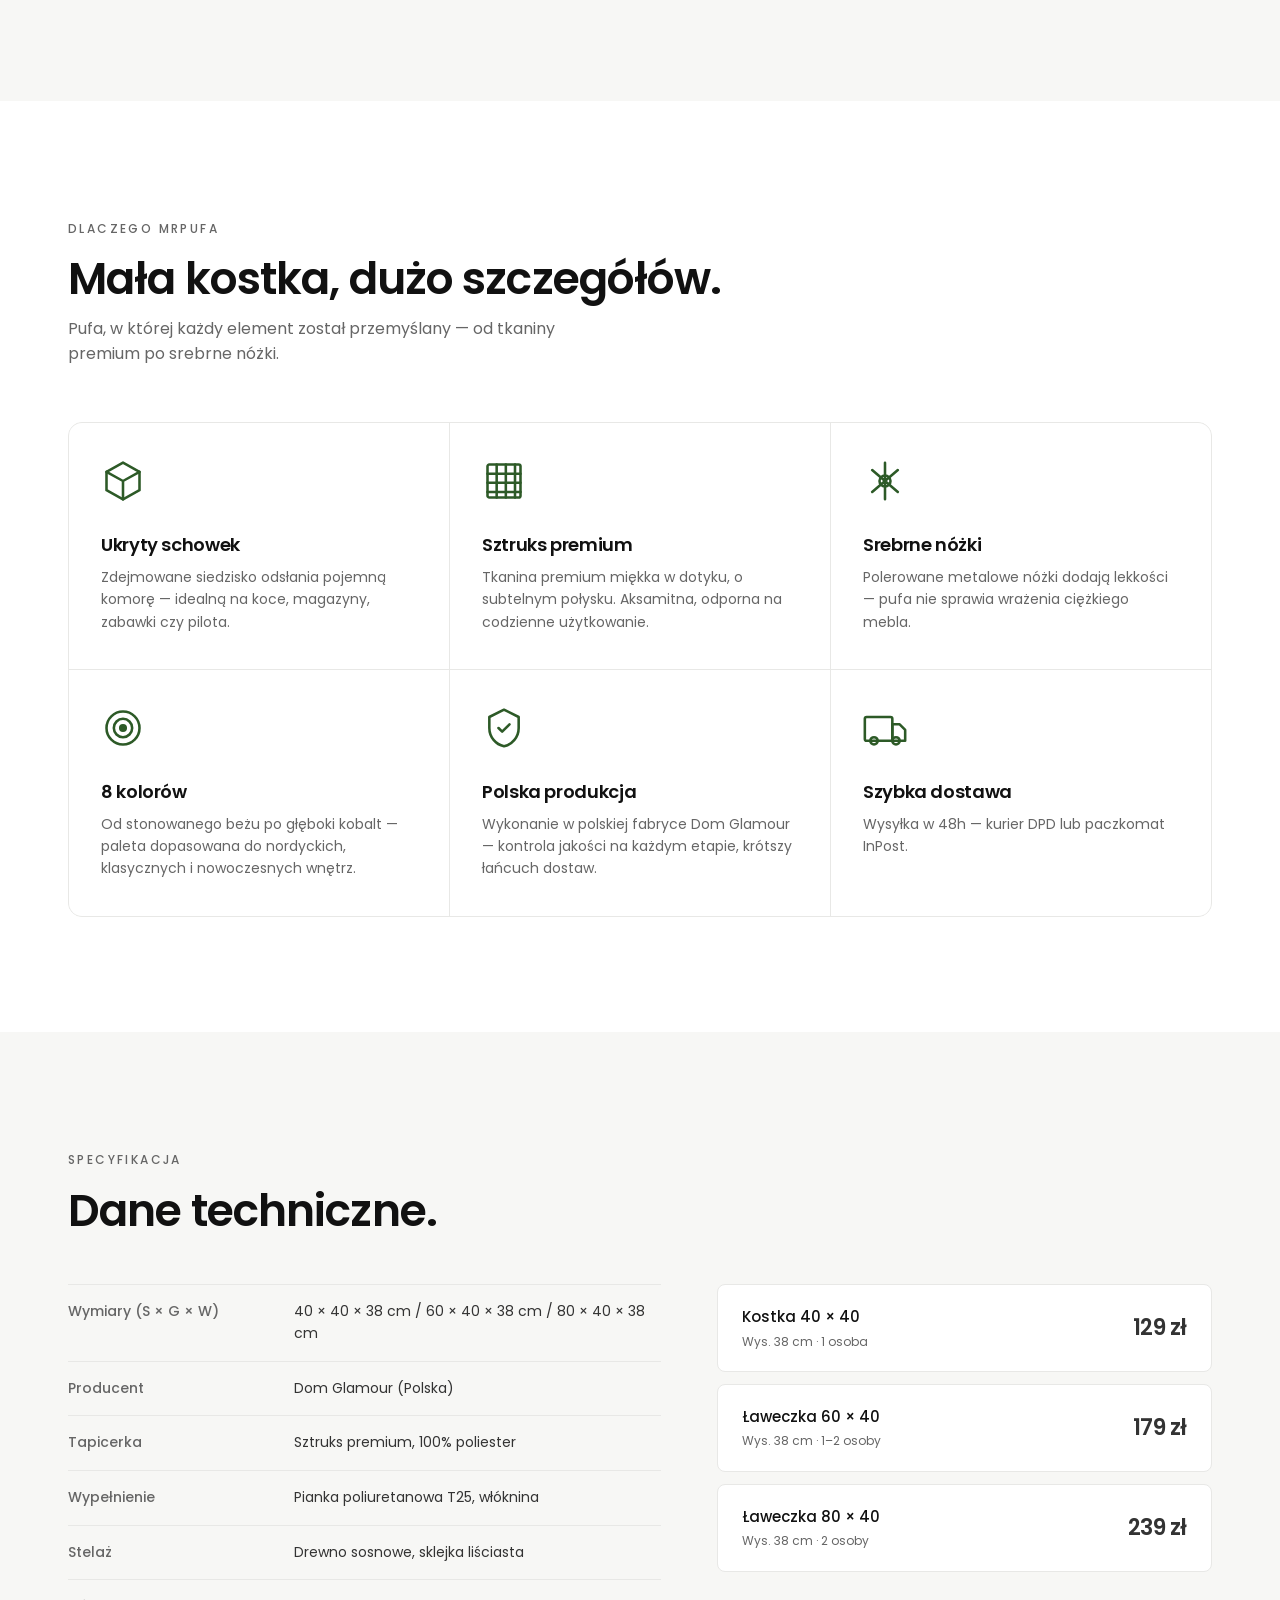
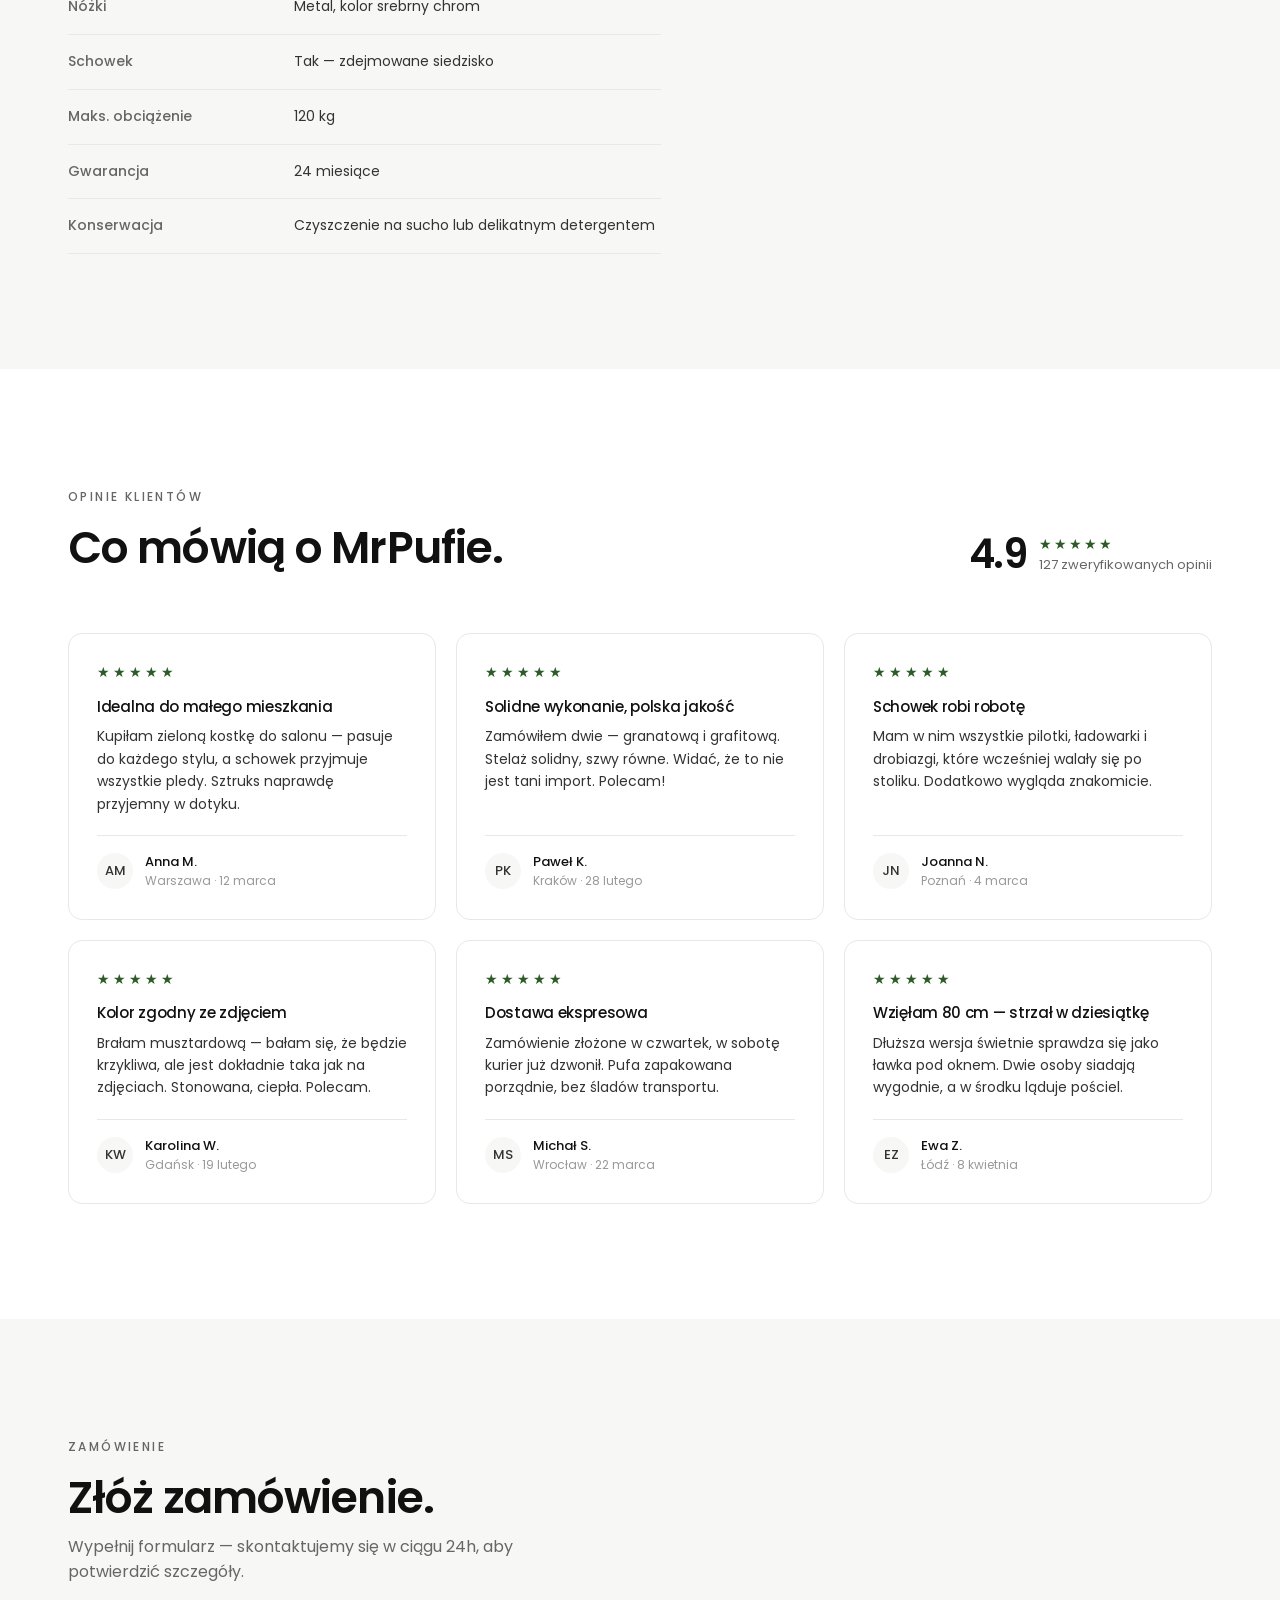
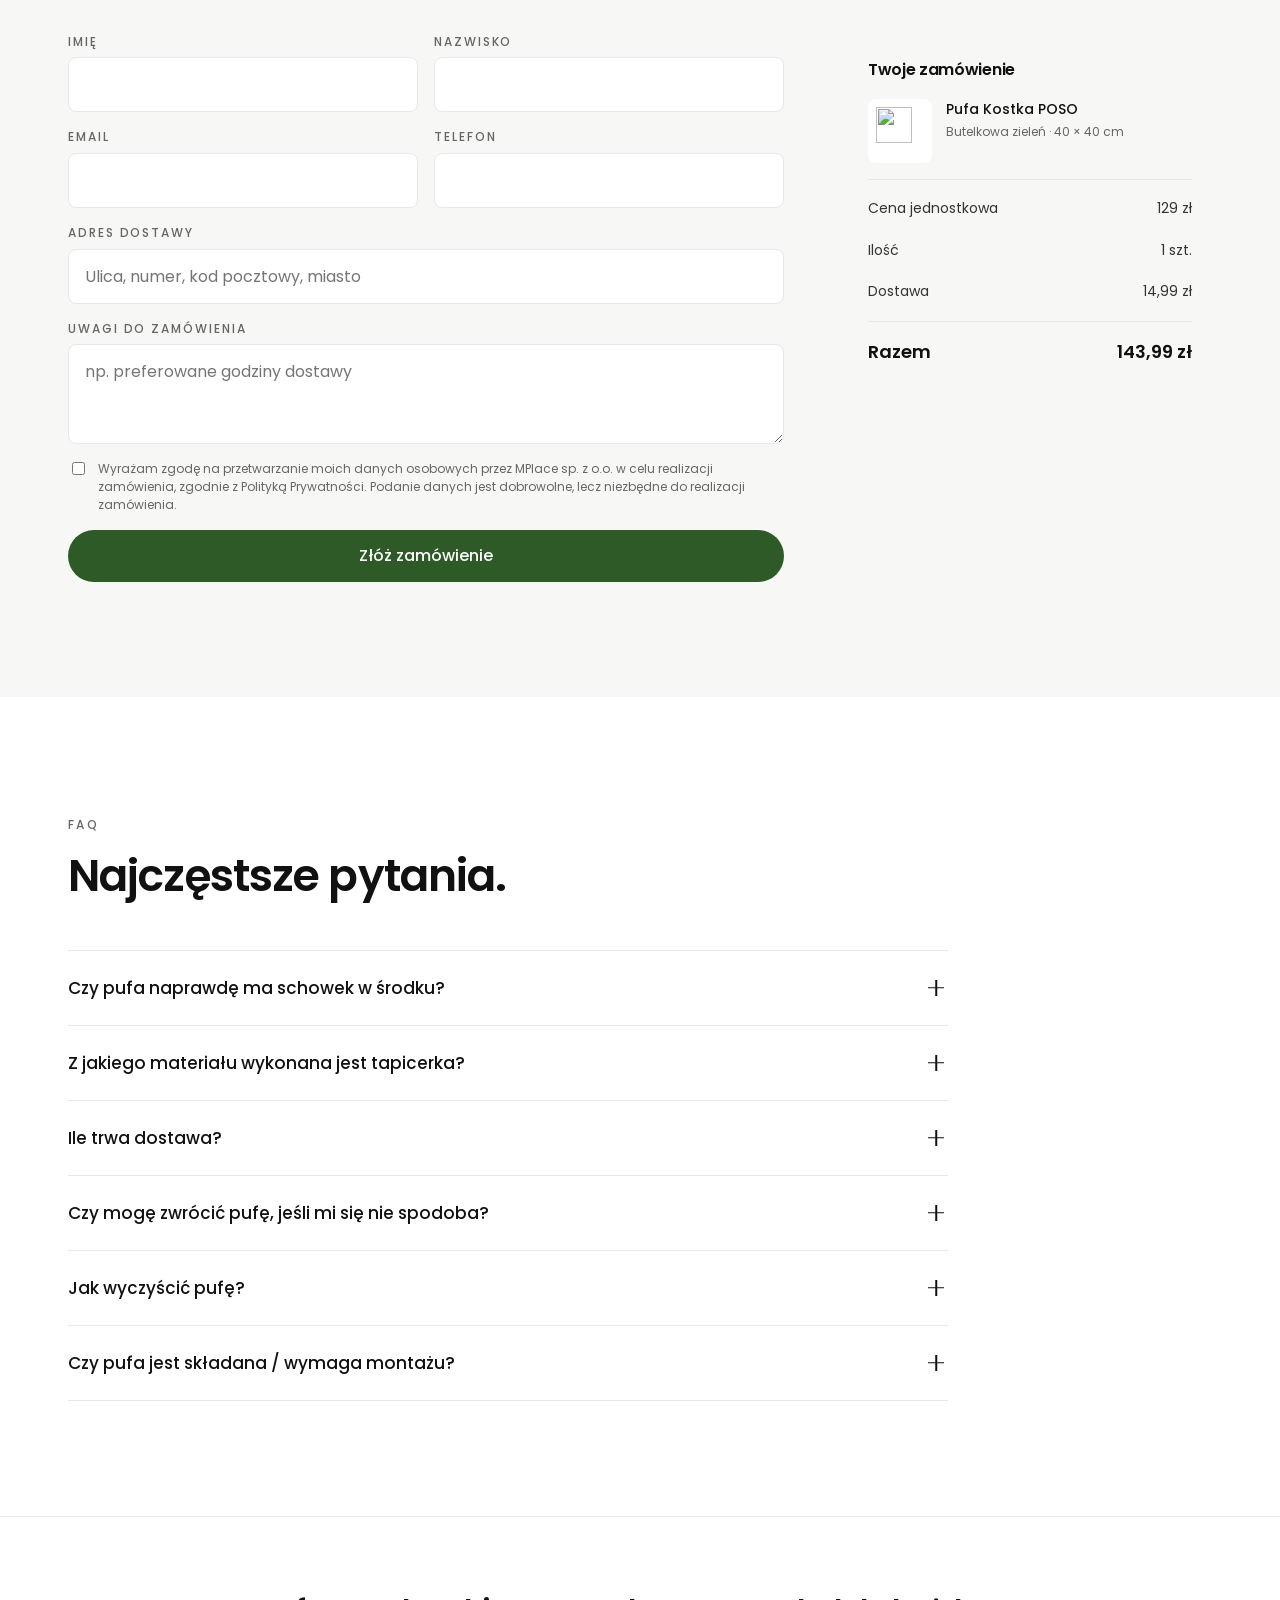
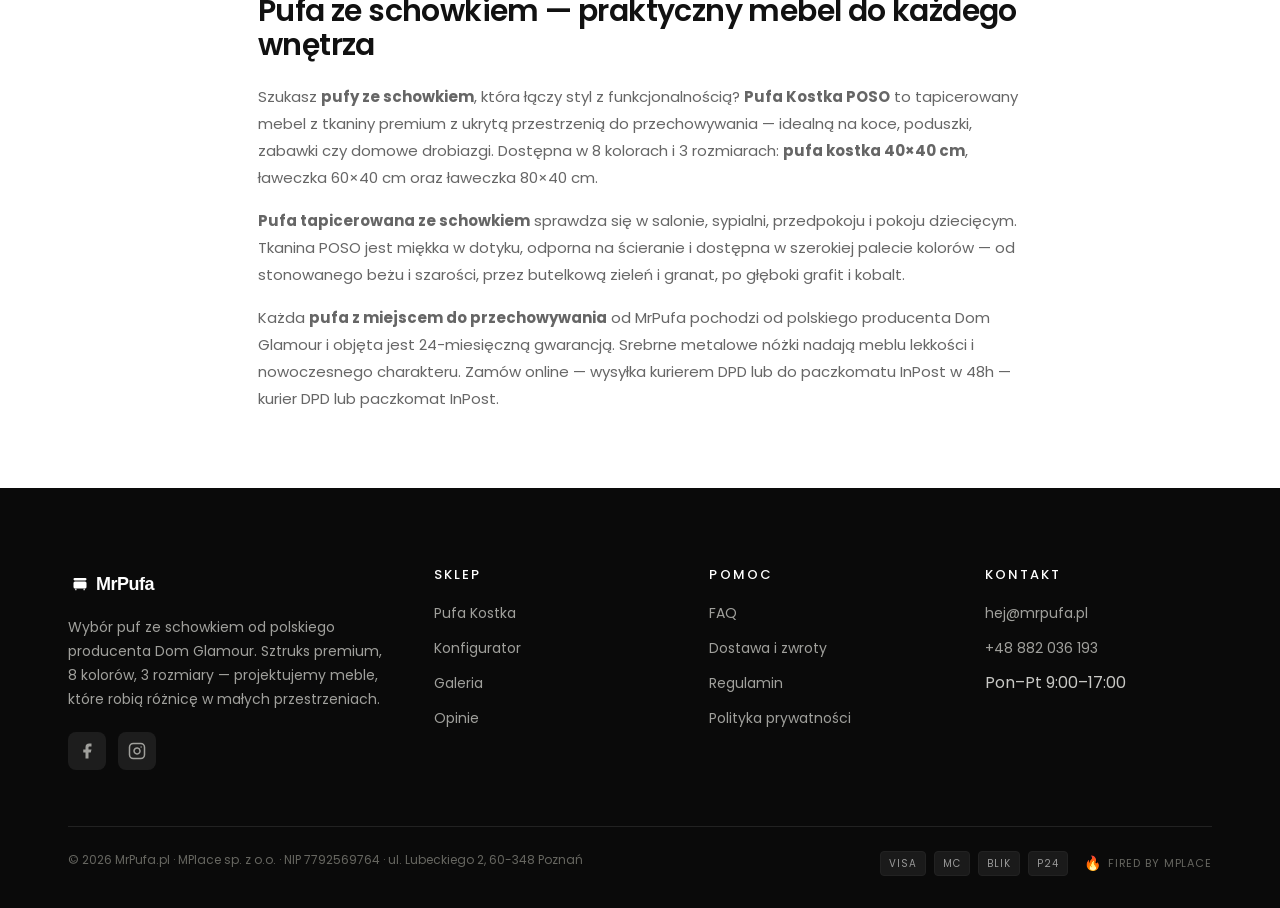
==== commit 746e68ca: "content: remove sztruks refs → tkanina premium, delivery 3-5dni → 48h Co-Authored-By: Claude Sonnet " ====
--- a/index.html
+++ b/index.html
@@ -4,7 +4,7 @@
 <meta charset="UTF-8" />
 <meta name="viewport" content="width=device-width, initial-scale=1.0" />
 <title>Pufa ze Schowkiem POSO | Sztruks Premium od 129 zł | MrPufa.pl</title>
-<meta name="description" content="Pufa ze schowkiem POSO 40×40 cm ze sztruksu premium — 8 kolorów, 3 rozmiary. Polska produkcja Dom Glamour, srebrne nóżki. Dostawa 3–5 dni. Zamów online od 129 zł." />
+<meta name="description" content="Pufa ze schowkiem POSO 40×40 cm — tkanina premium, 8 kolorów, 3 rozmiary. Polska produkcja Dom Glamour, srebrne nóżki. Wysyłka 48h. Zamów online od 129 zł." />
 <link rel="canonical" href="https://mrpufa.pl/" />
 <meta name="theme-color" content="#ffffff" />
 
@@ -41,7 +41,7 @@
     "https://upload.cdn.baselinker.com/products/5066973/1518ac111e0e22318b65639c23cf891f.png",
     "https://mrpufa.pl/grafiki/og-image.png"
   ],
-  "description": "Pufa ze schowkiem POSO ze sztruksu premium. 3 rozmiary (40×40, 60×40, 80×40 cm), 8 kolorów, srebrne nóżki. Polska produkcja Dom Glamour. Dostawa 3–5 dni.",
+  "description": "Pufa ze schowkiem POSO z tkaniny premium. 3 rozmiary (40×40, 60×40, 80×40 cm), 8 kolorów, srebrne nóżki. Polska produkcja Dom Glamour. Wysyłka 48h.",
   "brand": { "@type": "Brand", "name": "Dom Glamour" },
   "manufacturer": { "@type": "Organization", "name": "Dom Glamour", "addressCountry": "PL" },
   "sku": "PM2-POSO",
@@ -1066,7 +1066,7 @@
         niż na pierwszy rzut oka.
       </h1>
       <p class="hero__sub">
-        Pufa Kostka POSO ze sztruksu premium z praktycznym schowkiem. Polska produkcja Dom Glamour, srebrne nóżki, osiem nordyckich kolorów. Mały mebel, który robi dużą różnicę.
+        Pufa Kostka POSO z praktycznym schowkiem. Polska produkcja Dom Glamour, srebrne nóżki, osiem kolorów. Mały mebel, który robi dużą różnicę.
       </p>
 
       <div class="hero__trust">
@@ -1134,7 +1134,7 @@
           <svg viewBox="0 0 24 24" fill="none" stroke="currentColor" stroke-width="1.6" stroke-linecap="round" stroke-linejoin="round"><rect x="1" y="6" width="15" height="13" rx="1"></rect><path d="M16 10h4l3 3v6h-7z"></path><circle cx="6" cy="19" r="2"></circle><circle cx="18" cy="19" r="2"></circle></svg>
         </span>
         <span class="usp__text">
-          <strong>Dostawa 3–5 dni</strong>
+          <strong>Wysyłka 48h</strong>
           <span>Kurier DPD / InPost</span>
         </span>
       </li>
@@ -1266,7 +1266,7 @@
   <div class="container">
     <span class="eyebrow">Dlaczego MrPufa</span>
     <h2 class="section-title">Mała kostka, dużo szczegółów.</h2>
-    <p class="section-sub">Pufa, w której każdy element został przemyślany — od pikowanego sztruksu po srebrne nóżki.</p>
+    <p class="section-sub">Pufa, w której każdy element został przemyślany — od tkaniny premium po srebrne nóżki.</p>
 
     <div class="features__grid">
       <article class="feature">
@@ -1277,7 +1277,7 @@
       <article class="feature">
         <svg class="feature__icon" viewBox="0 0 24 24" fill="none" stroke="currentColor" stroke-width="1.4" stroke-linecap="round" stroke-linejoin="round" aria-hidden="true"><rect x="3" y="3" width="18" height="18" rx="1"></rect><path d="M3 8h18M3 13h18M3 18h18M8 3v18M13 3v18M18 3v18"></path></svg>
         <h3>Sztruks premium</h3>
-        <p>Gęsty, miękki sztruks o subtelnym połysku. Aksamitny w dotyku, odporny na codzienne użytkowanie.</p>
+        <p>Tkanina premium miękka w dotyku, o subtelnym połysku. Aksamitna, odporna na codzienne użytkowanie.</p>
       </article>
       <article class="feature">
         <svg class="feature__icon" viewBox="0 0 24 24" fill="none" stroke="currentColor" stroke-width="1.4" stroke-linecap="round" stroke-linejoin="round" aria-hidden="true"><path d="M12 2v20M5 6l14 12M5 18L19 6"></path><circle cx="12" cy="12" r="3"></circle></svg>
@@ -1297,7 +1297,7 @@
       <article class="feature">
         <svg class="feature__icon" viewBox="0 0 24 24" fill="none" stroke="currentColor" stroke-width="1.4" stroke-linecap="round" stroke-linejoin="round" aria-hidden="true"><rect x="1" y="6" width="15" height="13" rx="1"></rect><path d="M16 10h4l3 3v6h-7z"></path><circle cx="6" cy="19" r="2"></circle><circle cx="18" cy="19" r="2"></circle></svg>
         <h3>Szybka dostawa</h3>
-        <p>Wysyłka w 24h, kurier DPD lub paczkomat InPost. Realizacja zamówienia w 3–5 dni roboczych.</p>
+        <p>Wysyłka w 48h — kurier DPD lub paczkomat InPost.</p>
       </article>
     </div>
   </div>
@@ -1545,7 +1545,7 @@
           <span class="faq__icon" aria-hidden="true"></span>
         </button>
         <div class="faq__a"><div class="faq__a-inner">
-          Zamówienia realizujemy w 3–5 dni roboczych. Wysyłka kurierem DPD lub do paczkomatu InPost. Darmowa dostawa od 199 zł.
+          Zamówienia wysyłamy w 48h — kurier DPD lub paczkomat InPost. Darmowa dostawa od 199 zł.
         </div></div>
       </div>
       <div class="faq__item">
@@ -1584,13 +1584,13 @@
   <div class="container" style="max-width: 860px;">
     <h2 style="font-size: clamp(22px,3vw,30px); margin-bottom: 20px;">Pufa ze schowkiem — praktyczny mebel do każdego wnętrza</h2>
     <p style="color: var(--ink-3); font-size: 15px; line-height: 1.8; margin-bottom: 16px;">
-      Szukasz <strong>pufy ze schowkiem</strong>, która łączy styl z funkcjonalnością? <strong>Pufa Kostka POSO</strong> to tapicerowany mebel ze sztruksu premium z ukrytą przestrzenią do przechowywania — idealną na koce, poduszki, zabawki czy domowe drobiazgi. Dostępna w 8 kolorach i 3 rozmiarach: <strong>pufa kostka 40×40 cm</strong>, ławeczka 60×40 cm oraz ławeczka 80×40 cm.
+      Szukasz <strong>pufy ze schowkiem</strong>, która łączy styl z funkcjonalnością? <strong>Pufa Kostka POSO</strong> to tapicerowany mebel z tkaniny premium z ukrytą przestrzenią do przechowywania — idealną na koce, poduszki, zabawki czy domowe drobiazgi. Dostępna w 8 kolorach i 3 rozmiarach: <strong>pufa kostka 40×40 cm</strong>, ławeczka 60×40 cm oraz ławeczka 80×40 cm.
     </p>
     <p style="color: var(--ink-3); font-size: 15px; line-height: 1.8; margin-bottom: 16px;">
-      <strong>Pufa tapicerowana ze schowkiem</strong> sprawdza się w salonie, sypialni, przedpokoju i pokoju dziecięcym. Tkanina POSO (sztruks premium) jest miękka w dotyku, odporna na ścieranie i dostępna w nordyckiej palecie kolorów — od stonowanego beżu i szarości, przez butelkową zieleń i granat, po głęboki grafit i kobalt.
+      <strong>Pufa tapicerowana ze schowkiem</strong> sprawdza się w salonie, sypialni, przedpokoju i pokoju dziecięcym. Tkanina POSO jest miękka w dotyku, odporna na ścieranie i dostępna w szerokiej palecie kolorów — od stonowanego beżu i szarości, przez butelkową zieleń i granat, po głęboki grafit i kobalt.
     </p>
     <p style="color: var(--ink-3); font-size: 15px; line-height: 1.8;">
-      Każda <strong>pufa z miejscem do przechowywania</strong> od MrPufa pochodzi od polskiego producenta Dom Glamour i objęta jest 24-miesięczną gwarancją. Srebrne metalowe nóżki nadają meblu lekkości i nowoczesnego charakteru. Zamów online — wysyłka kurierem DPD lub do paczkomatu InPost w 3–5 dni roboczych.
+      Każda <strong>pufa z miejscem do przechowywania</strong> od MrPufa pochodzi od polskiego producenta Dom Glamour i objęta jest 24-miesięczną gwarancją. Srebrne metalowe nóżki nadają meblu lekkości i nowoczesnego charakteru. Zamów online — wysyłka kurierem DPD lub do paczkomatu InPost w 48h — kurier DPD lub paczkomat InPost.
     </p>
   </div>
 </section>
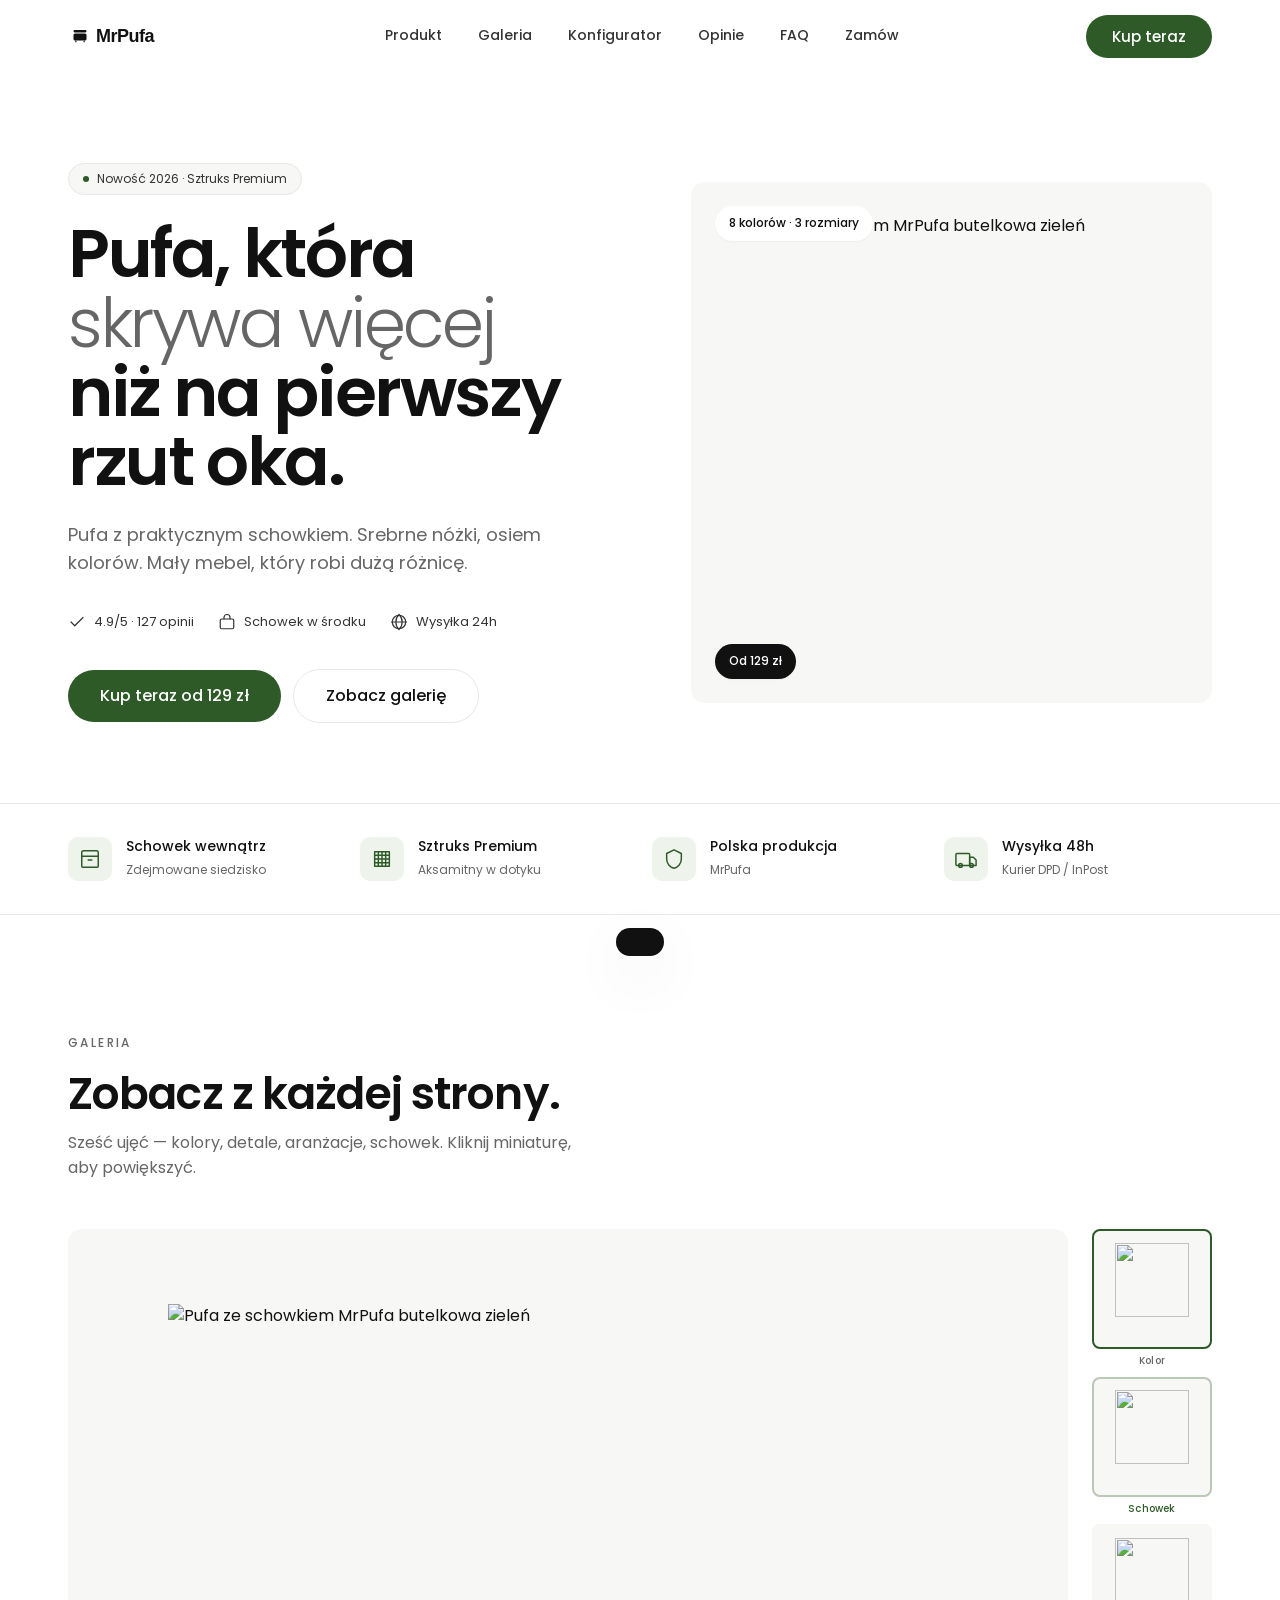
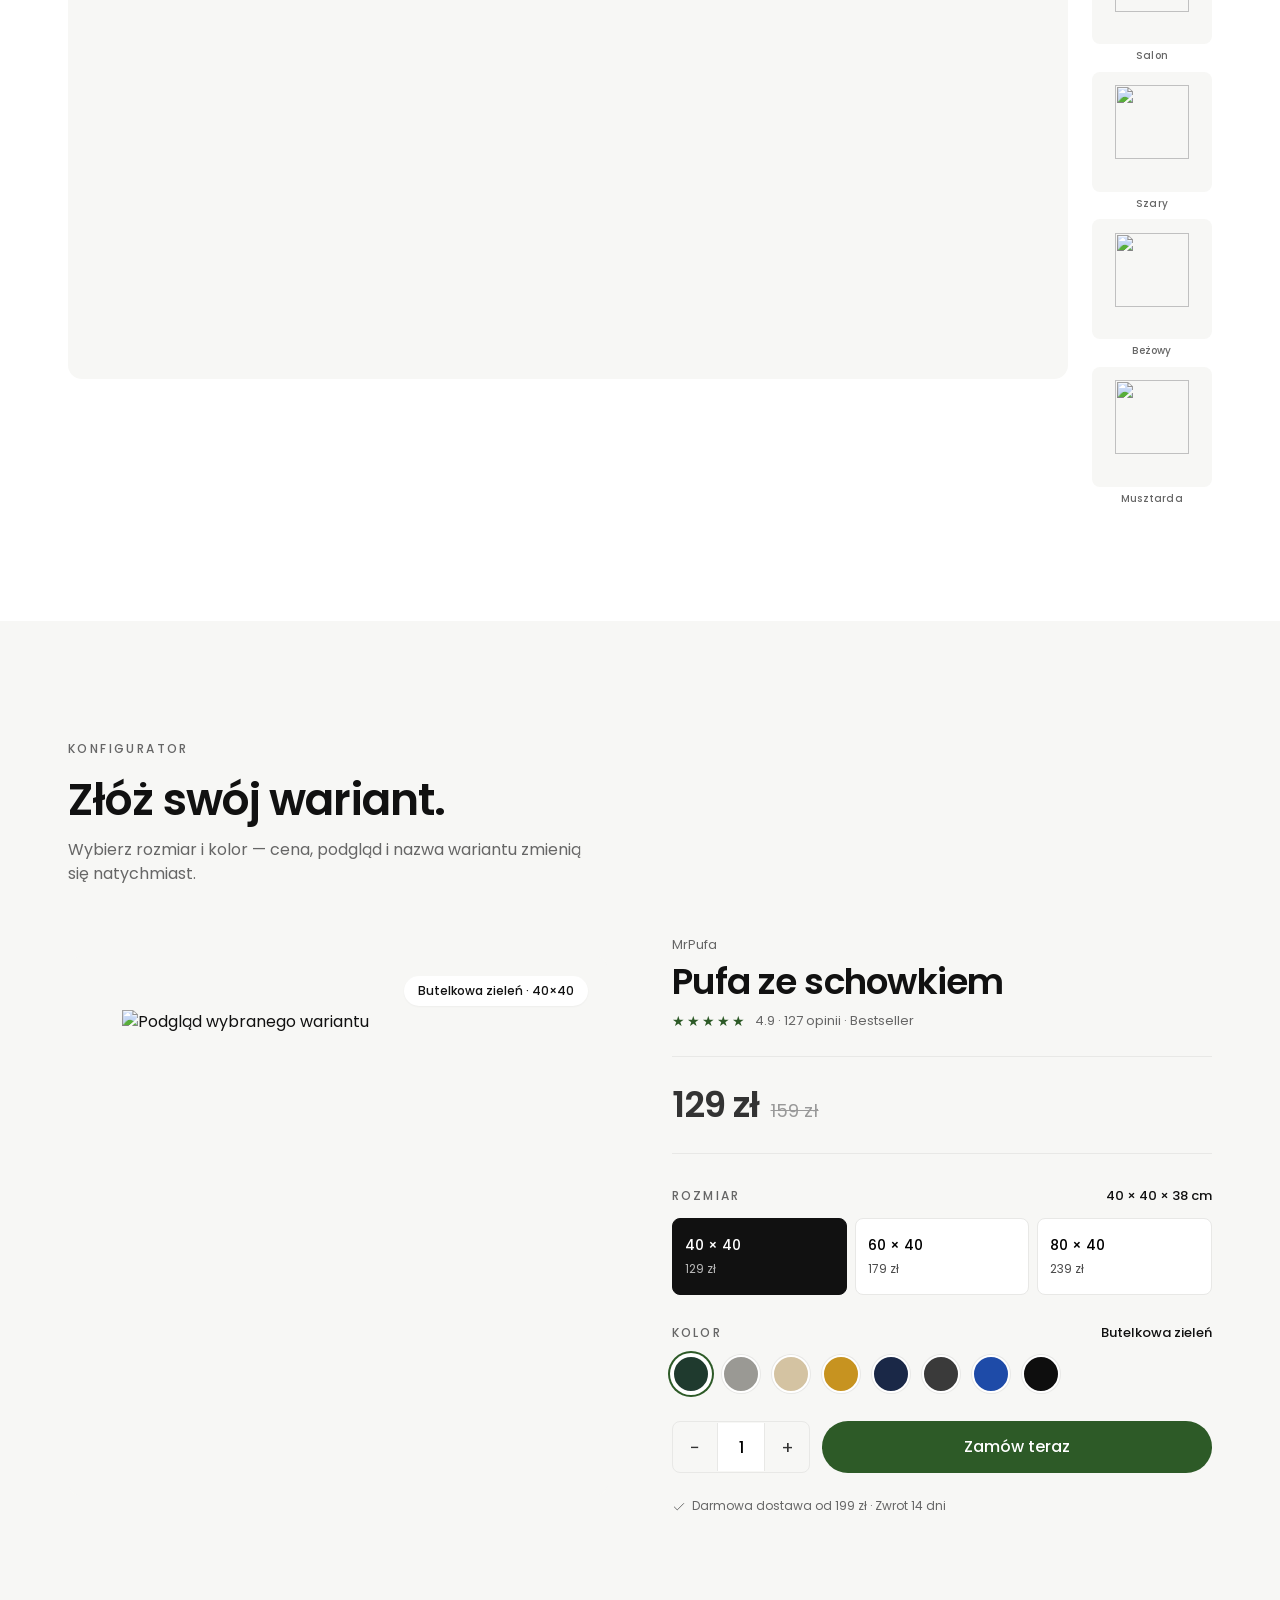
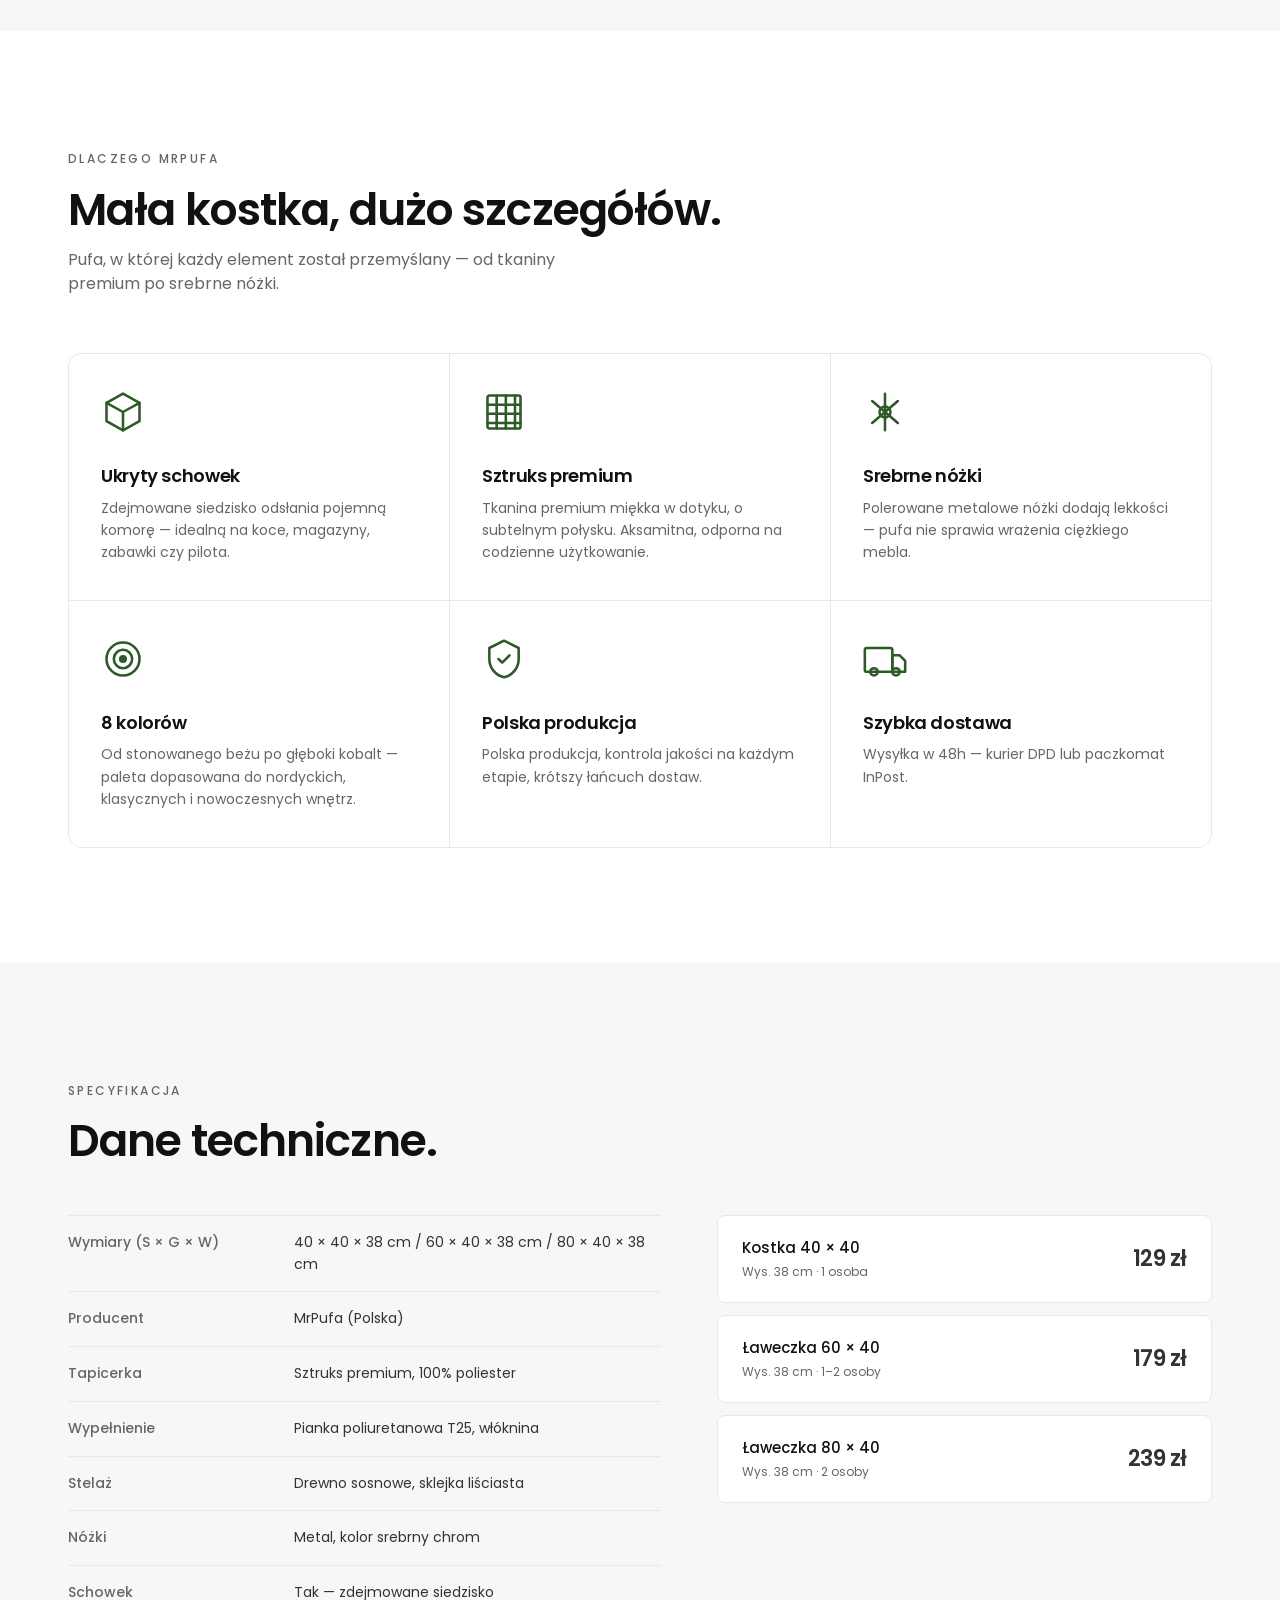
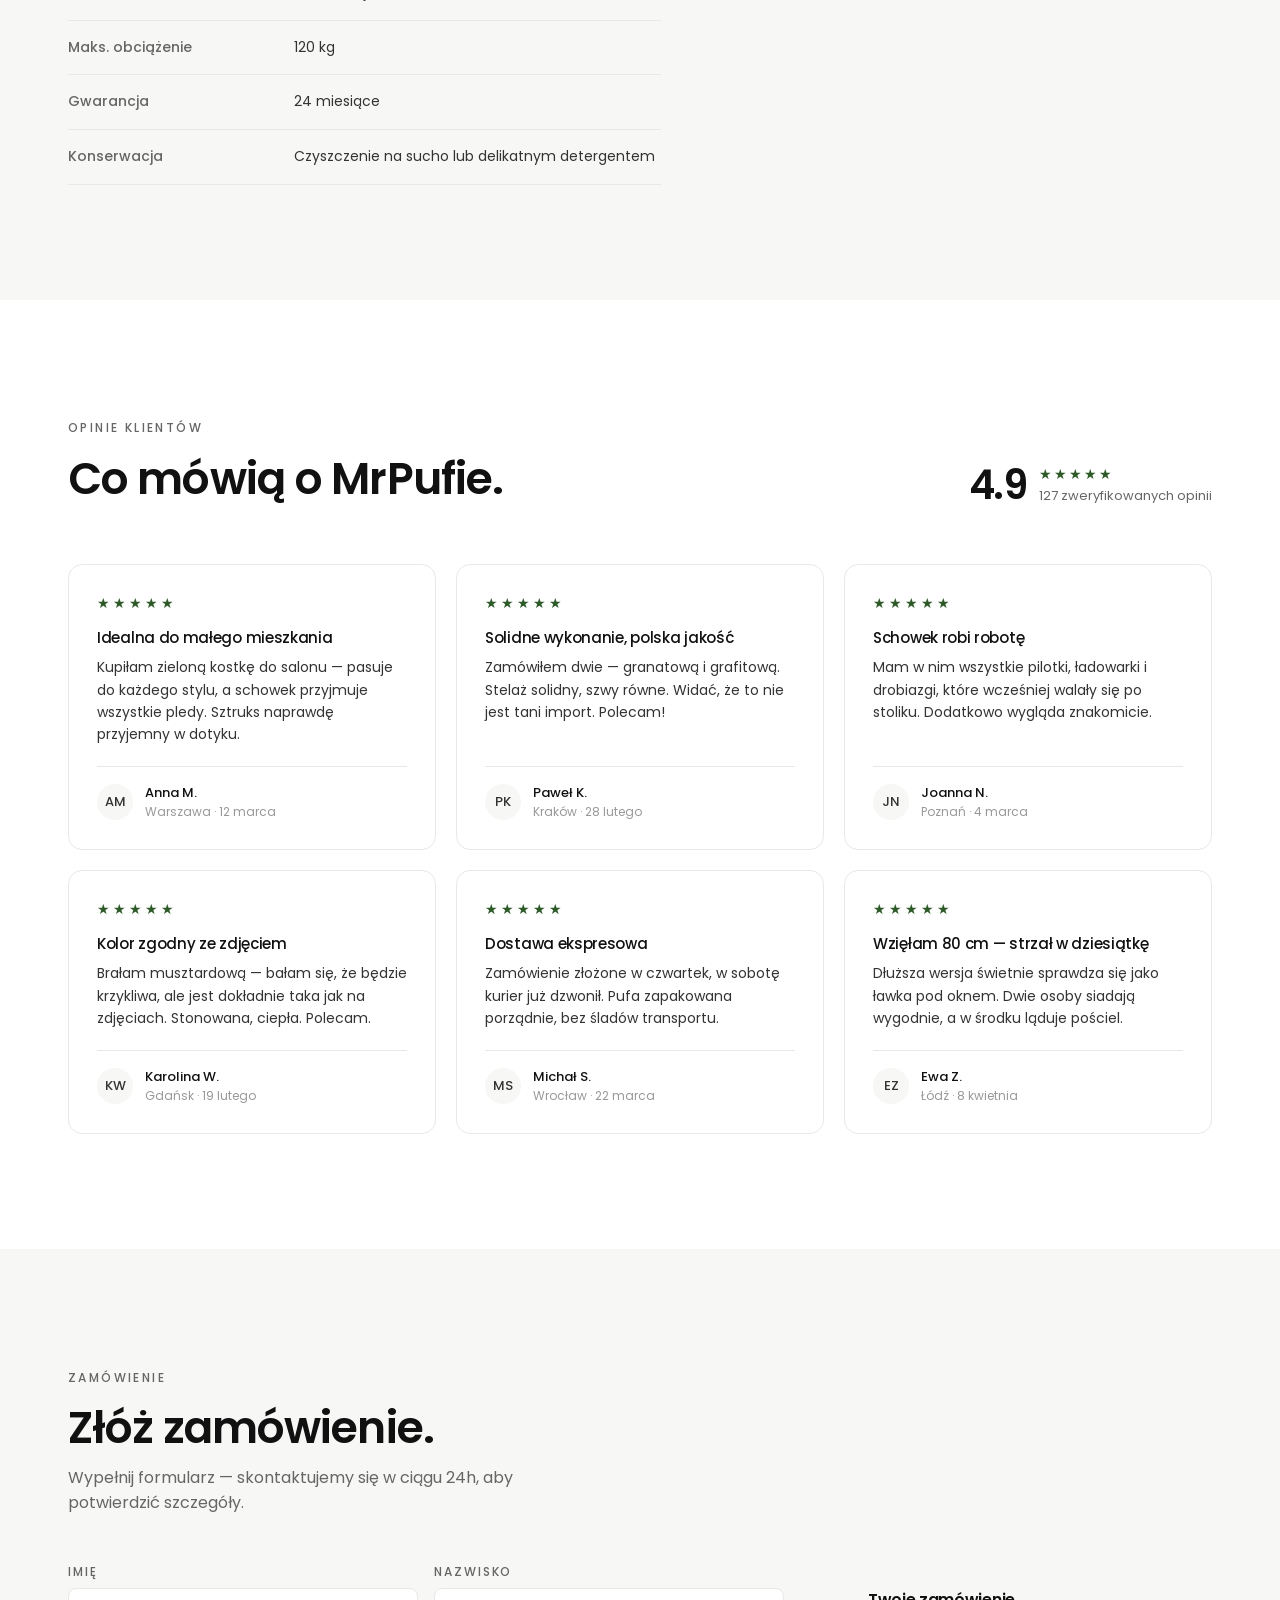
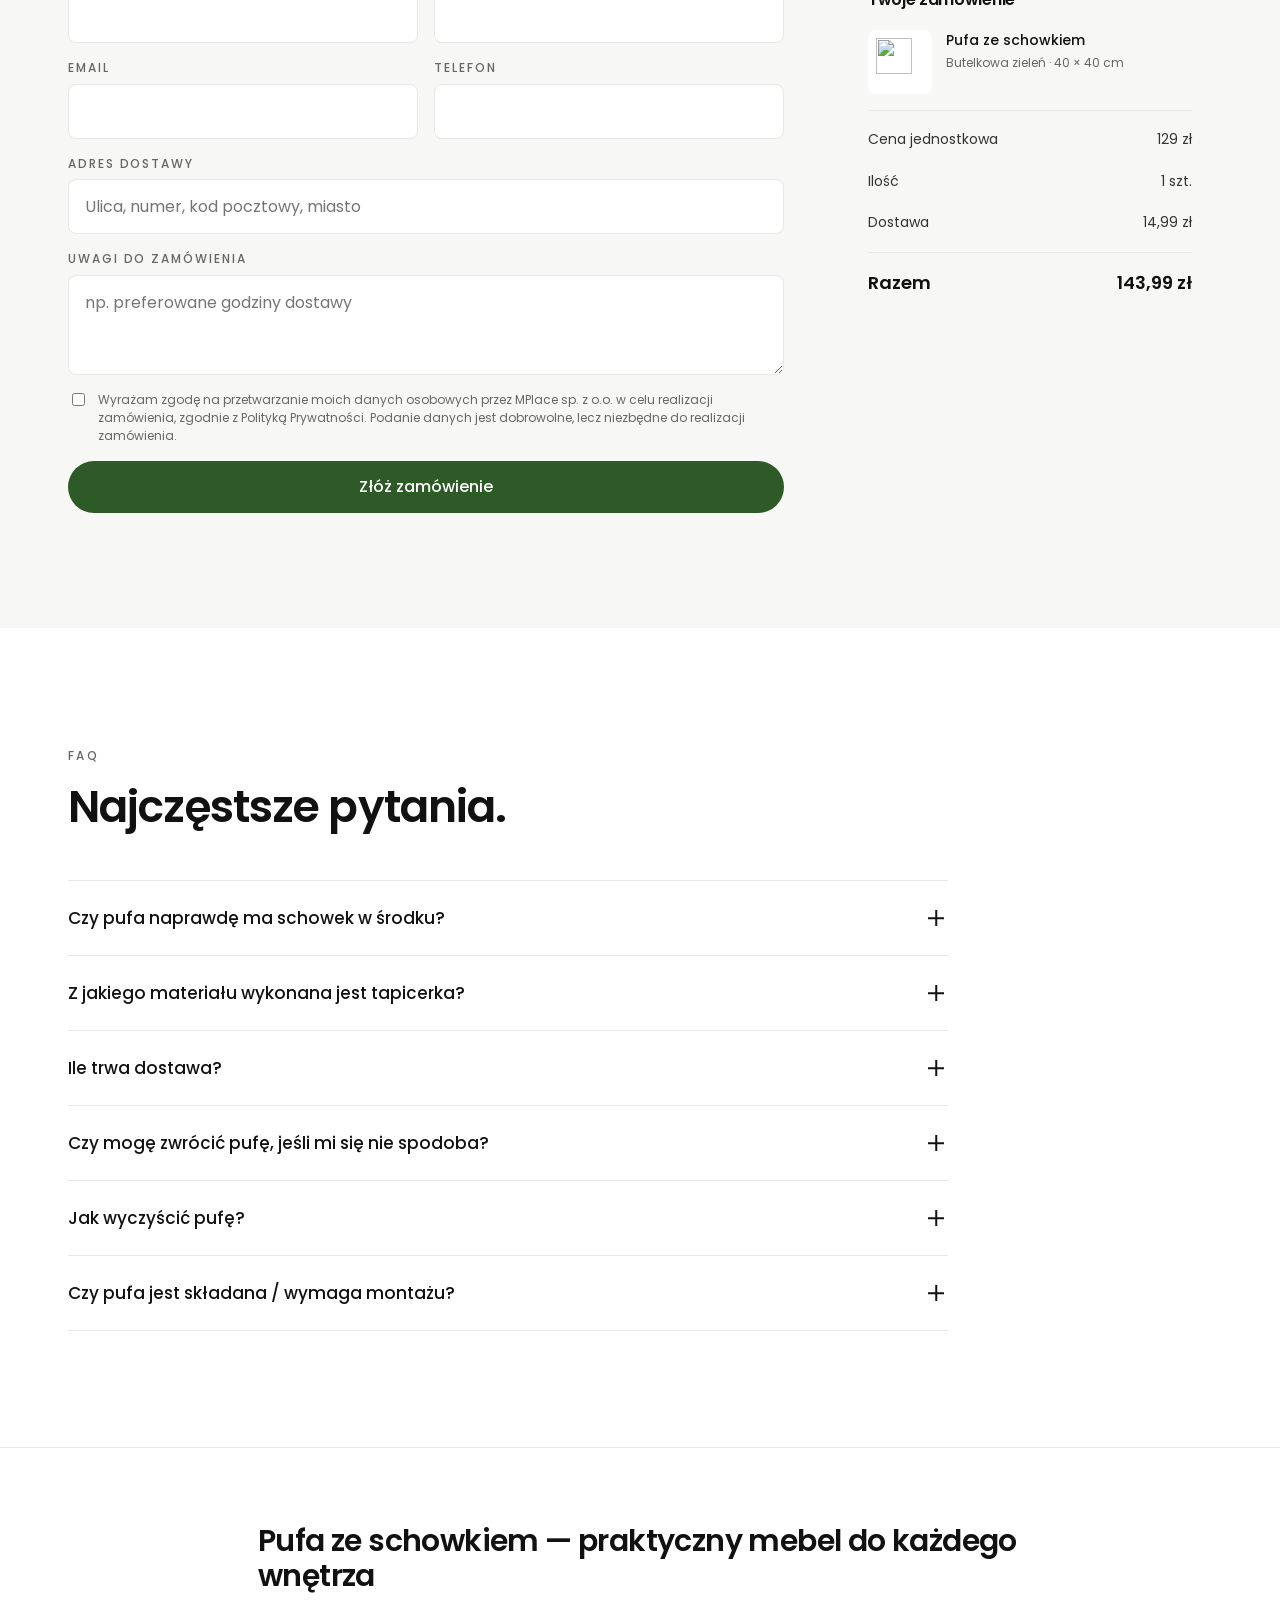
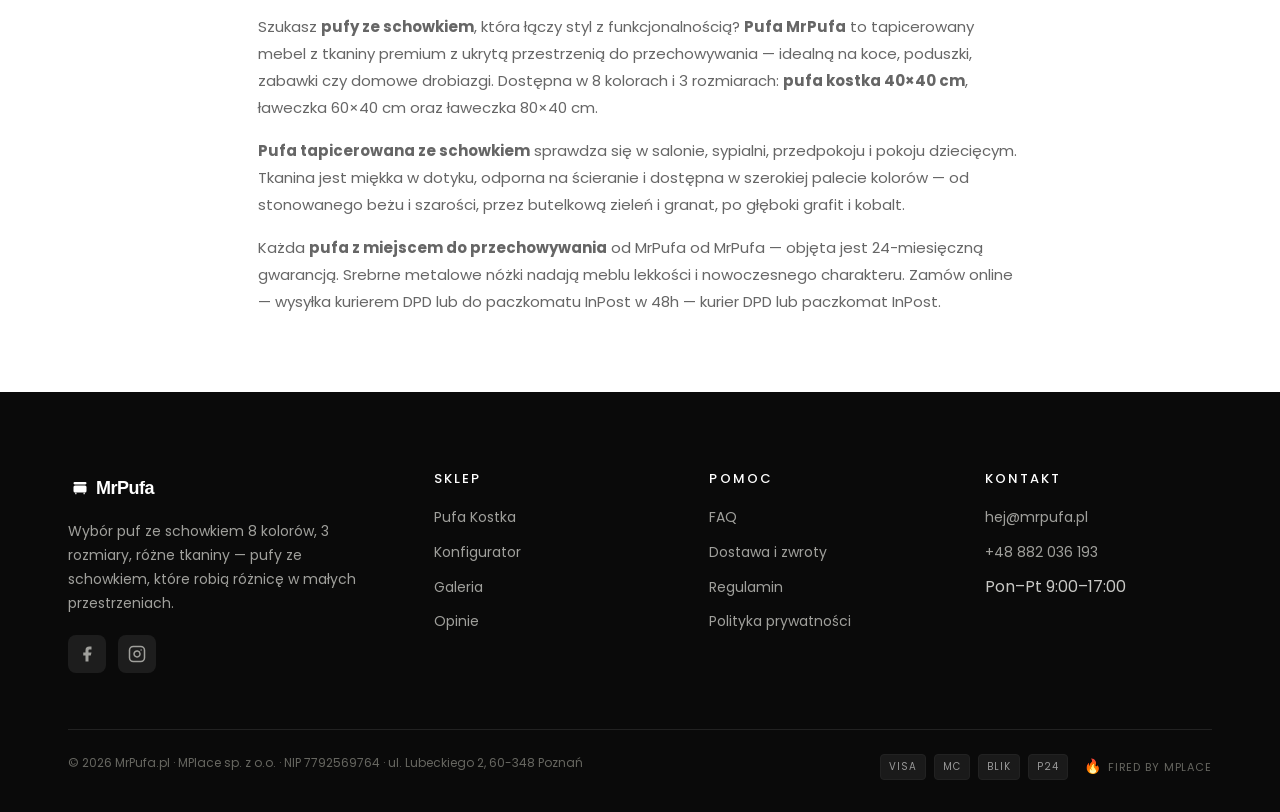
==== commit a85c8fce: "content: remove POSO brand name and Dom Glamour — rebrand to MrPufa Co-Authored-By: Claude Sonnet 4." ====
--- a/index.html
+++ b/index.html
@@ -3,8 +3,8 @@
 <head>
 <meta charset="UTF-8" />
 <meta name="viewport" content="width=device-width, initial-scale=1.0" />
-<title>Pufa ze Schowkiem POSO | Sztruks Premium od 129 zł | MrPufa.pl</title>
-<meta name="description" content="Pufa ze schowkiem POSO 40×40 cm — tkanina premium, 8 kolorów, 3 rozmiary. Polska produkcja Dom Glamour, srebrne nóżki. Wysyłka 48h. Zamów online od 129 zł." />
+<title>Pufa ze Schowkiem ze Schowkiem | Tkanina Premium od 129 zł | MrPufa.pl</title>
+<meta name="description" content="Pufa ze schowkiem 40×40 cm — tkanina premium, 8 kolorów, 3 rozmiary. Polska produkcja, srebrne nóżki. Wysyłka 48h. Zamów online od 129 zł." />
 <link rel="canonical" href="https://mrpufa.pl/" />
 <meta name="theme-color" content="#ffffff" />
 
@@ -16,7 +16,7 @@
 
 <!-- Open Graph -->
 <meta property="og:type" content="product" />
-<meta property="og:title" content="MrPufa — Pufa Kostka POSO ze schowkiem" />
+<meta property="og:title" content="MrPufa — Pufa ze schowkiem" />
 <meta property="og:description" content="Sztruks premium, praktyczny schowek, 8 kolorów. Od 129 zł. Polska produkcja." />
 <meta property="og:image" content="https://mrpufa.pl/grafiki/og-image.png" />
 <meta property="og:url" content="https://mrpufa.pl/" />
@@ -24,7 +24,7 @@
 
 <!-- Twitter -->
 <meta name="twitter:card" content="summary_large_image" />
-<meta name="twitter:title" content="MrPufa — Pufa Kostka POSO ze schowkiem" />
+<meta name="twitter:title" content="MrPufa — Pufa ze schowkiem" />
 <meta name="twitter:description" content="Sztruks premium z praktycznym schowkiem. Od 129 zł." />
 <meta name="twitter:image" content="https://mrpufa.pl/grafiki/og-image.png" />
 
@@ -33,7 +33,7 @@
 {
   "@context": "https://schema.org/",
   "@type": "Product",
-  "name": "Pufa Kostka POSO ze schowkiem",
+  "name": "Pufa ze schowkiem MrPufa",
   "url": "https://mrpufa.pl/",
   "image": [
     "https://upload.cdn.baselinker.com/products/5066973/7feecb02bb23c165162a5b9e753a5abe.png",
@@ -41,9 +41,9 @@
     "https://upload.cdn.baselinker.com/products/5066973/1518ac111e0e22318b65639c23cf891f.png",
     "https://mrpufa.pl/grafiki/og-image.png"
   ],
-  "description": "Pufa ze schowkiem POSO z tkaniny premium. 3 rozmiary (40×40, 60×40, 80×40 cm), 8 kolorów, srebrne nóżki. Polska produkcja Dom Glamour. Wysyłka 48h.",
-  "brand": { "@type": "Brand", "name": "Dom Glamour" },
-  "manufacturer": { "@type": "Organization", "name": "Dom Glamour", "addressCountry": "PL" },
+  "description": "Pufa ze schowkiem MrPufa z tkaniny premium. 3 rozmiary (40×40, 60×40, 80×40 cm), 8 kolorów, srebrne nóżki. Polska produkcja. Wysyłka 48h.",
+  "brand": { "@type": "Brand", "name": "MrPufa" },
+  "manufacturer": { "@type": "Organization", "name": "MrPufa", "addressCountry": "PL" },
   "sku": "PM2-POSO",
   "mpn": "PM2-POSO",
   "offers": {
@@ -1066,7 +1066,7 @@
         niż na pierwszy rzut oka.
       </h1>
       <p class="hero__sub">
-        Pufa Kostka POSO z praktycznym schowkiem. Polska produkcja Dom Glamour, srebrne nóżki, osiem kolorów. Mały mebel, który robi dużą różnicę.
+        Pufa z praktycznym schowkiem. Srebrne nóżki, osiem kolorów. Mały mebel, który robi dużą różnicę.
       </p>
 
       <div class="hero__trust">
@@ -1092,7 +1092,7 @@
 
     <div class="hero__media">
       <span class="hero__tag">8 kolorów · 3 rozmiary</span>
-      <img src="https://upload.cdn.baselinker.com/products/5066973/7feecb02bb23c165162a5b9e753a5abe.png" alt="Pufa Kostka POSO w kolorze butelkowej zieleni" loading="eager" />
+      <img src="https://upload.cdn.baselinker.com/products/5066973/7feecb02bb23c165162a5b9e753a5abe.png" alt="Pufa ze schowkiem MrPufa butelkowa zieleń" loading="eager" />
       <span class="hero__tag hero__tag--bottom">Od 129 zł</span>
     </div>
   </div>
@@ -1126,7 +1126,7 @@
         </span>
         <span class="usp__text">
           <strong>Polska produkcja</strong>
-          <span>Dom Glamour</span>
+          <span>MrPufa</span>
         </span>
       </li>
       <li class="usp__item">
@@ -1151,12 +1151,12 @@
 
     <div class="gallery__layout">
       <div class="gallery__main" id="galleryMain" aria-live="polite">
-        <img src="https://upload.cdn.baselinker.com/products/5066973/7feecb02bb23c165162a5b9e753a5abe.png" alt="Pufa Kostka POSO butelkowa zieleń" class="is-active" />
-        <img src="https://upload.cdn.baselinker.com/products/5066973/1fa4c8f0bab573f4a0290e137cee4be3.png" alt="Pufa POSO z otwartym schowkiem — widok wnętrza" />
-        <img src="https://upload.cdn.baselinker.com/products/5066973/1518ac111e0e22318b65639c23cf891f.png" alt="Pufa POSO w aranżacji salonu" />
-        <img src="https://upload.cdn.baselinker.com/products/5066973/c8707953fc6e20759159590abf43b13d.png" alt="Pufa Kostka POSO szara" />
-        <img src="https://upload.cdn.baselinker.com/products/5066973/a309954ac89bcadb076153ec9081fdf4.png" alt="Pufa Kostka POSO beżowa" />
-        <img src="https://upload.cdn.baselinker.com/products/5066973/1b60208cf4f828b841008b95e424bfc7.png" alt="Pufa Kostka POSO musztardowa" />
+        <img src="https://upload.cdn.baselinker.com/products/5066973/7feecb02bb23c165162a5b9e753a5abe.png" alt="Pufa ze schowkiem MrPufa butelkowa zieleń" class="is-active" />
+        <img src="https://upload.cdn.baselinker.com/products/5066973/1fa4c8f0bab573f4a0290e137cee4be3.png" alt="Pufa ze schowkiem MrPufa — otwarty schowek" />
+        <img src="https://upload.cdn.baselinker.com/products/5066973/1518ac111e0e22318b65639c23cf891f.png" alt="Pufa MrPufa w aranżacji salonu" />
+        <img src="https://upload.cdn.baselinker.com/products/5066973/c8707953fc6e20759159590abf43b13d.png" alt="Pufa ze schowkiem MrPufa szara" />
+        <img src="https://upload.cdn.baselinker.com/products/5066973/a309954ac89bcadb076153ec9081fdf4.png" alt="Pufa ze schowkiem MrPufa beżowa" />
+        <img src="https://upload.cdn.baselinker.com/products/5066973/1b60208cf4f828b841008b95e424bfc7.png" alt="Pufa ze schowkiem MrPufa musztardowa" />
       </div>
       <div class="gallery__thumbs" id="galleryThumbs" role="tablist">
         <div class="gallery__thumb-wrap">
@@ -1202,8 +1202,8 @@
       </div>
 
       <div class="config__panel">
-        <p class="config__name">Dom Glamour</p>
-        <h3 class="config__title">Pufa Kostka POSO ze schowkiem</h3>
+        <p class="config__name">MrPufa</p>
+        <h3 class="config__title">Pufa ze schowkiem</h3>
         <div class="config__rating">
           <span class="config__stars" aria-hidden="true">★★★★★</span>
           <span>4.9 · 127 opinii · Bestseller</span>
@@ -1292,7 +1292,7 @@
       <article class="feature">
         <svg class="feature__icon" viewBox="0 0 24 24" fill="none" stroke="currentColor" stroke-width="1.4" stroke-linecap="round" stroke-linejoin="round" aria-hidden="true"><path d="M12 2L4 6v6c0 5 3.5 9 8 10 4.5-1 8-5 8-10V6l-8-4z"></path><path d="M9 12l2 2 4-4"></path></svg>
         <h3>Polska produkcja</h3>
-        <p>Wykonanie w polskiej fabryce Dom Glamour — kontrola jakości na każdym etapie, krótszy łańcuch dostaw.</p>
+        <p>Polska produkcja, kontrola jakości na każdym etapie, krótszy łańcuch dostaw.</p>
       </article>
       <article class="feature">
         <svg class="feature__icon" viewBox="0 0 24 24" fill="none" stroke="currentColor" stroke-width="1.4" stroke-linecap="round" stroke-linejoin="round" aria-hidden="true"><rect x="1" y="6" width="15" height="13" rx="1"></rect><path d="M16 10h4l3 3v6h-7z"></path><circle cx="6" cy="19" r="2"></circle><circle cx="18" cy="19" r="2"></circle></svg>
@@ -1313,7 +1313,7 @@
       <table class="specs__table" aria-label="Specyfikacja techniczna">
         <tbody>
           <tr><th>Wymiary (S × G × W)</th><td>40 × 40 × 38 cm / 60 × 40 × 38 cm / 80 × 40 × 38 cm</td></tr>
-          <tr><th>Producent</th><td>Dom Glamour (Polska)</td></tr>
+          <tr><th>Producent</th><td>MrPufa (Polska)</td></tr>
           <tr><th>Tapicerka</th><td>Sztruks premium, 100% poliester</td></tr>
           <tr><th>Wypełnienie</th><td>Pianka poliuretanowa T25, włóknina</td></tr>
           <tr><th>Stelaż</th><td>Drewno sosnowe, sklejka liściasta</td></tr>
@@ -1493,7 +1493,7 @@
             <img id="summaryImg" src="https://upload.cdn.baselinker.com/products/5066973/7feecb02bb23c165162a5b9e753a5abe.png" alt="" />
           </div>
           <div>
-            <div class="summary__name">Pufa Kostka POSO</div>
+            <div class="summary__name">Pufa ze schowkiem</div>
             <div class="summary__variant" id="summaryVariant">Butelkowa zieleń · 40 × 40 cm</div>
           </div>
         </div>
@@ -1584,13 +1584,13 @@
   <div class="container" style="max-width: 860px;">
     <h2 style="font-size: clamp(22px,3vw,30px); margin-bottom: 20px;">Pufa ze schowkiem — praktyczny mebel do każdego wnętrza</h2>
     <p style="color: var(--ink-3); font-size: 15px; line-height: 1.8; margin-bottom: 16px;">
-      Szukasz <strong>pufy ze schowkiem</strong>, która łączy styl z funkcjonalnością? <strong>Pufa Kostka POSO</strong> to tapicerowany mebel z tkaniny premium z ukrytą przestrzenią do przechowywania — idealną na koce, poduszki, zabawki czy domowe drobiazgi. Dostępna w 8 kolorach i 3 rozmiarach: <strong>pufa kostka 40×40 cm</strong>, ławeczka 60×40 cm oraz ławeczka 80×40 cm.
+      Szukasz <strong>pufy ze schowkiem</strong>, która łączy styl z funkcjonalnością? <strong>Pufa MrPufa</strong> to tapicerowany mebel z tkaniny premium z ukrytą przestrzenią do przechowywania — idealną na koce, poduszki, zabawki czy domowe drobiazgi. Dostępna w 8 kolorach i 3 rozmiarach: <strong>pufa kostka 40×40 cm</strong>, ławeczka 60×40 cm oraz ławeczka 80×40 cm.
     </p>
     <p style="color: var(--ink-3); font-size: 15px; line-height: 1.8; margin-bottom: 16px;">
-      <strong>Pufa tapicerowana ze schowkiem</strong> sprawdza się w salonie, sypialni, przedpokoju i pokoju dziecięcym. Tkanina POSO jest miękka w dotyku, odporna na ścieranie i dostępna w szerokiej palecie kolorów — od stonowanego beżu i szarości, przez butelkową zieleń i granat, po głęboki grafit i kobalt.
+      <strong>Pufa tapicerowana ze schowkiem</strong> sprawdza się w salonie, sypialni, przedpokoju i pokoju dziecięcym. Tkanina jest miękka w dotyku, odporna na ścieranie i dostępna w szerokiej palecie kolorów — od stonowanego beżu i szarości, przez butelkową zieleń i granat, po głęboki grafit i kobalt.
     </p>
     <p style="color: var(--ink-3); font-size: 15px; line-height: 1.8;">
-      Każda <strong>pufa z miejscem do przechowywania</strong> od MrPufa pochodzi od polskiego producenta Dom Glamour i objęta jest 24-miesięczną gwarancją. Srebrne metalowe nóżki nadają meblu lekkości i nowoczesnego charakteru. Zamów online — wysyłka kurierem DPD lub do paczkomatu InPost w 48h — kurier DPD lub paczkomat InPost.
+      Każda <strong>pufa z miejscem do przechowywania</strong> od MrPufa od MrPufa — objęta jest 24-miesięczną gwarancją. Srebrne metalowe nóżki nadają meblu lekkości i nowoczesnego charakteru. Zamów online — wysyłka kurierem DPD lub do paczkomatu InPost w 48h — kurier DPD lub paczkomat InPost.
     </p>
   </div>
 </section>
@@ -1601,7 +1601,7 @@
     <div class="footer__grid">
       <div class="footer__brand">
         <div class="logo"><img src="/grafiki/logo-inverse.svg" alt="MrPufa" height="32" /></div>
-        <p class="footer__about">Wybór puf ze schowkiem od polskiego producenta Dom Glamour. Sztruks premium, 8 kolorów, 3 rozmiary — projektujemy meble, które robią różnicę w małych przestrzeniach.</p>
+        <p class="footer__about">Wybór puf ze schowkiem 8 kolorów, 3 rozmiary, różne tkaniny — pufy ze schowkiem, które robią różnicę w małych przestrzeniach.</p>
         <div class="footer__social">
           <a href="https://facebook.com/mrpufa" target="_blank" rel="noopener" aria-label="Facebook MrPufa">
             <svg viewBox="0 0 24 24" fill="currentColor"><path d="M18 2h-3a5 5 0 0 0-5 5v3H7v4h3v8h4v-8h3l1-4h-4V7a1 1 0 0 1 1-1h3z"/></svg>
